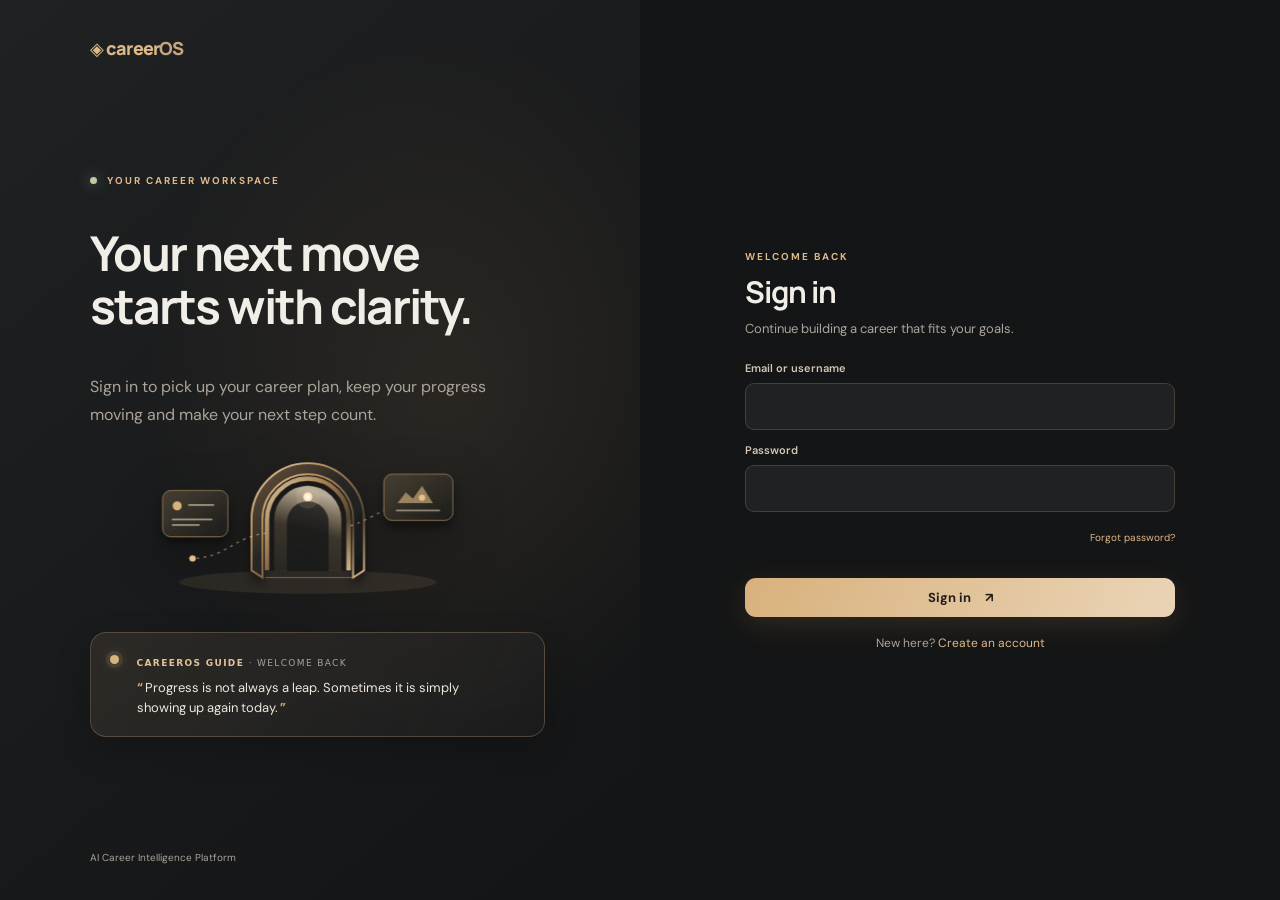
==== frontend/pages/career-guide.html @ 811f73de "Prepare CareerOS for deployment" ====
<!doctype html><html lang="en"><head><link rel="icon" type="image/svg+xml" href="../favicon.svg?v=1"><meta charset="utf-8"><meta name="viewport" content="width=device-width,initial-scale=1"><title>Career Guide · careerOS</title><link rel="stylesheet" href="../css/main.css"><link rel="stylesheet" href="../css/theme.css?v=58"></head><body><div id="app" data-view="career-guide"></div><script src="../js/config.js"></script><script src="../js/api.js?v=11"></script><script src="../js/app.js?v=50"></script></body></html>
---- frontend/css/main.css ----
@import url('https://fonts.googleapis.com/css2?family=DM+Sans:wght@400;500;600;700&family=Manrope:wght@400;500;600;700;800&display=swap');
@import url('motion.css');
:root{--bg:#111214;--panel:#1b1d20;--panel2:#242629;--line:rgba(235,225,208,.12);--text:#f1eee8;--muted:#aaa49a;--cyan:#d6ad78;--violet:#e8d3b7;--mint:#c3c9a0;--amber:#e6bc85;--glass:rgba(29,30,32,.82);font-family:'DM Sans',sans-serif;color:var(--text);background:var(--bg);font-synthesis:none}*{box-sizing:border-box}body{margin:0;min-height:100vh;background:radial-gradient(ellipse at 72% 12%,rgba(149,112,68,.09),transparent 32%),radial-gradient(ellipse at 6% 40%,rgba(139,125,103,.06),transparent 29%),var(--bg);color:var(--text)}a{color:inherit;text-decoration:none}button,input,textarea,select{font:inherit}button,a{ -webkit-tap-highlight-color:transparent}.wrap{width:min(1160px,calc(100% - 56px));margin:auto}.topbar{height:78px;width:min(1280px,calc(100% - 56px));margin:auto;display:flex;align-items:center;justify-content:space-between;border-bottom:1px solid rgba(255,255,255,.05)}.brand{font:800 18px Manrope,sans-serif;letter-spacing:-.8px}.brand span:last-child{color:#a8b5cd}.brand-mark{color:var(--cyan);margin-right:8px}.topbar nav{display:flex;gap:34px;color:#abb2c5;font-size:13px}.top-actions{display:flex;gap:10px;align-items:center}.button{display:inline-flex;align-items:center;justify-content:center;gap:14px;border:1px solid var(--line);border-radius:11px;padding:11px 16px;font-size:13px;font-weight:600;transition:.2s;background:rgba(255,255,255,.025);color:var(--text);cursor:pointer}.button:hover{transform:translateY(-2px);border-color:rgba(221,185,138,.44);box-shadow:0 8px 30px #050816}.button-primary{background:linear-gradient(110deg,#d8b17d,#ead4b6);color:#101426;border:0;font-weight:700}.button-primary:hover{box-shadow:0 8px 30px rgba(195,151,94,.2)}.button-quiet{border-color:transparent;color:#d7dced}.button-glass{background:rgba(255,255,255,.055);backdrop-filter:blur(14px)}.button-large{padding:15px 19px}.hero{min-height:570px;display:grid;grid-template-columns:1fr .92fr;align-items:center;padding-top:27px;padding-bottom:44px}.hero-copy{position:relative;z-index:2;padding:12px 0}.eyebrow{font-size:10px;letter-spacing:2px;color:#a9b4ca;font-weight:700;display:flex;align-items:center;gap:10px}.eyebrow i,.status-dot{width:7px;height:7px;display:inline-block;border-radius:50%;background:var(--mint);box-shadow:0 0 14px #86dfbb99}.hero h1,h2{font:700 clamp(42px,5.5vw,68px)/1.1 Manrope,sans-serif;letter-spacing:-3px;margin:25px 0 18px}.hero h1 em,h2 em{font-style:normal;background:linear-gradient(90deg,var(--cyan),#aaa0ff 80%);color:transparent;background-clip:text}.hero-copy>p{max-width:495px;color:var(--muted);font-size:15px;line-height:1.8;margin:0 0 29px}.hero-actions{display:flex;gap:11px;flex-wrap:wrap}.trust-row{display:flex;align-items:center;gap:10px;margin-top:38px;color:#8891a8;font-size:9px;letter-spacing:1.15px;font-weight:700}.trust-sep{color:#586176}.hero-art{height:460px;position:relative;display:grid;place-items:center;overflow:hidden}.art-grid{position:absolute;inset:8% 0 4%;opacity:.24;background-image:linear-gradient(rgba(138,151,190,.08) 1px,transparent 1px),linear-gradient(90deg,rgba(138,151,190,.08) 1px,transparent 1px);background-size:36px 36px;mask-image:radial-gradient(ellipse,black,transparent 72%)}.orbit{position:absolute;border:1px solid rgba(135,150,219,.19);border-radius:50%;transform:rotate(-25deg)}.orbit-one{width:390px;height:215px}.orbit-two{width:320px;height:410px;transform:rotate(55deg);border-color:rgba(116,227,242,.17)}.orbit-three{width:240px;height:300px;transform:rotate(-55deg);border-color:rgba(169,149,255,.18)}.art-core{z-index:1;width:210px;height:245px;display:grid;place-items:center;position:relative;filter:drop-shadow(0 0 35px rgba(110,192,241,.14))}.robot-head{width:146px;height:126px;border:1px solid #a8d9ea88;border-radius:48px 48px 38px 38px;background:linear-gradient(145deg,#dcebf330,#35476655 55%,#10192eaa);backdrop-filter:blur(8px);position:relative;box-shadow:inset 0 0 34px #91dbef18,0 14px 40px #02040a88;display:grid;place-items:center}.robot-head:before{content:'';position:absolute;inset:7px;border-radius:41px 41px 31px 31px;border:1px solid #ffffff13}.antenna{position:absolute;width:2px;height:25px;background:linear-gradient(var(--violet),var(--cyan));top:-24px;left:50%;box-shadow:0 0 12px var(--cyan)}.antenna:after{content:'';position:absolute;width:7px;height:7px;border-radius:50%;background:var(--cyan);left:-2px;top:-5px;box-shadow:0 0 14px var(--cyan)}.robot-face{width:89px;height:48px;border:1px solid #a7d9ed55;border-radius:22px;background:#081221aa;display:flex;align-items:center;justify-content:center;gap:26px;box-shadow:inset 0 0 20px #72e3f21c}.robot-face i{width:10px;height:5px;border-radius:10px;background:var(--cyan);box-shadow:0 0 12px var(--cyan)}.robot-mouth{position:absolute;bottom:27px;width:24px;height:2px;background:#a995ff;border-radius:4px;opacity:.8}.robot-body{position:absolute;bottom:0;width:112px;height:84px;border-radius:36px 36px 24px 24px;border:1px solid #a8d9ea66;background:linear-gradient(150deg,#dcebf323,#35476666 55%,#11182a);box-shadow:inset 0 0 28px #91dbef16}.robot-body:before{content:'✦';position:absolute;left:50%;top:24px;transform:translateX(-50%);color:var(--cyan);font-size:18px;text-shadow:0 0 15px var(--cyan)}.float-tag{position:absolute;z-index:3;padding:11px 13px;border:1px solid #bbcaff20;border-radius:12px;background:#151b2dcc;backdrop-filter:blur(15px);box-shadow:0 15px 35px #01030a70;font-size:11px;color:#bfc7d9}.float-tag b{display:block;color:#f4f6ff;margin-top:5px;font-size:12px}.tag-a{top:66px;left:3%}.tag-b{right:0;top:48%}.tag-c{bottom:62px;left:9%}.metrics{border-top:1px solid var(--line);border-bottom:1px solid var(--line);padding:25px 0;display:grid;grid-template-columns:repeat(3,1fr);gap:28px}.metrics div{display:flex;flex-direction:column;gap:6px}.metrics b{font:600 13px Manrope}.metrics span{font-size:12px;color:var(--muted)}.feature-section{padding:105px 0 90px}.section-heading{margin-bottom:30px}.section-heading h2,.closing h2{font-size:40px;letter-spacing:-1.8px;margin:16px 0}.feature-grid{display:grid;grid-template-columns:repeat(4,1fr);gap:13px}.feature-card{border:1px solid var(--line);background:linear-gradient(145deg,rgba(255,255,255,.045),rgba(255,255,255,.012));border-radius:16px;padding:25px 21px;min-height:190px}.feature-icon{display:grid;place-items:center;width:35px;height:35px;border-radius:10px;background:#fff1;font-size:17px}.feature-icon.cyan{color:var(--cyan)}.feature-icon.violet{color:var(--violet)}.feature-icon.mint{color:var(--mint)}.feature-icon.amber{color:var(--amber)}.feature-card h3{font:600 15px Manrope;margin:19px 0 9px}.feature-card p{font-size:12px;color:var(--muted);line-height:1.65;margin:0}.closing{border-top:1px solid var(--line);padding:42px 0 64px;display:flex;align-items:center;justify-content:space-between}.closing h2{margin-bottom:0}.footer{border-top:1px solid var(--line);padding:22px 0 35px;display:flex;justify-content:space-between;color:#788198;font-size:11px}.footer .brand{color:#dfe5f3}.auth-page{display:grid;grid-template-columns:1fr 1fr;min-height:100vh}.auth-side{padding:36px 7vw;display:flex;flex-direction:column;justify-content:space-between;background:radial-gradient(ellipse at 70% 43%,#7169c322,transparent 48%),linear-gradient(140deg,#0e1425,#080b18)}.auth-side h1{font:700 48px/1.1 Manrope;letter-spacing:-2px;max-width:480px}.auth-side p{color:var(--muted);line-height:1.8;max-width:420px}.auth-panel{display:grid;place-items:center;padding:30px}.auth-card{width:min(430px,100%)}.auth-card h2{font-size:30px;letter-spacing:-1px;margin:12px 0}.auth-card>p{font-size:13px;color:var(--muted);margin:0 0 24px}.field{display:flex;flex-direction:column;gap:8px;margin:13px 0}.field label{font-size:11px;color:#c4ccdd;font-weight:600}.field input,.field textarea,.field select{background:#0b1020;border:1px solid #bbcaff22;border-radius:9px;padding:12px 13px;color:var(--text);outline:none}.field input:focus,.field textarea:focus,.field select:focus{border-color:#74e3f277}.field textarea{min-height:105px;resize:vertical}.field select option{background:#111629}.full{width:100%}.auth-switch{text-align:center;color:var(--muted);font-size:12px;margin-top:18px}.auth-switch a{color:var(--cyan)}.auth-msg{min-height:20px;font-size:12px;color:var(--amber);margin-top:12px}.app-shell{display:grid;grid-template-columns:236px 1fr;min-height:100vh}.sidebar{position:sticky;top:0;height:100vh;padding:25px 16px 18px;border-right:1px solid var(--line);background:#0b0f1edb;backdrop-filter:blur(18px);display:flex;flex-direction:column;z-index:10}.side-brand{padding:2px 10px 26px}.side-label{font-size:9px;letter-spacing:1.5px;color:#778198;margin:17px 10px 8px}.side-nav{display:flex;flex-direction:column;gap:4px}.side-nav a{padding:10px 11px;border-radius:9px;color:#aab3c8;font-size:12px;display:flex;gap:10px;align-items:center;transition:.2s}.side-nav a:hover,.side-nav a.active{color:#f3f5fc;background:#ffffff0b}.side-nav a.active{box-shadow:inset 2px 0 var(--cyan)}.side-nav .nav-icon{width:17px;color:#8e9bb7;text-align:center}.sidebar-bottom{margin-top:auto;border-top:1px solid var(--line);padding-top:15px}.user-chip{display:flex;align-items:center;gap:10px;padding:10px}.avatar{width:31px;height:31px;border-radius:50%;display:grid;place-items:center;color:#11162a;background:linear-gradient(135deg,var(--cyan),var(--violet));font-size:11px;font-weight:700}.user-name{font-size:11px;font-weight:600}.user-sub{font-size:10px;color:#8b95ac;margin-top:4px}.app-main{min-width:0;padding:31px clamp(20px,4vw,54px) 60px}.app-top{display:flex;align-items:center;justify-content:space-between;margin-bottom:26px}.breadcrumb{font-size:11px;color:#8e98af}.top-right{display:flex;align-items:center;gap:11px}.api-state{padding:7px 10px;border:1px solid var(--line);border-radius:20px;color:#a6b4c6;font-size:9px;letter-spacing:.6px}.mobile-menu{display:none}.page-title{font:700 clamp(27px,3vw,36px)/1.15 Manrope;letter-spacing:-1.2px;margin:0 0 8px}.page-intro{color:var(--muted);font-size:13px;line-height:1.7;margin:0 0 27px;max-width:760px}.panel{border:1px solid var(--line);background:linear-gradient(145deg,rgba(255,255,255,.045),rgba(255,255,255,.018));border-radius:15px;padding:20px;box-shadow:0 20px 60px #03050b24}.panel h3{font:600 14px Manrope;margin:0 0 14px}.grid{display:grid;gap:14px}.grid-2{grid-template-columns:repeat(2,minmax(0,1fr))}.grid-3{grid-template-columns:repeat(3,minmax(0,1fr))}.grid-4{grid-template-columns:repeat(4,minmax(0,1fr))}.stat-card{padding:18px;border:1px solid var(--line);border-radius:13px;background:#ffffff04}.stat-label{font-size:10px;color:var(--muted)}.stat-value{font:700 26px Manrope;margin:11px 0 5px}.stat-note{font-size:10px;color:#7f8aa3}.quick-card{display:block;padding:18px;transition:.2s}.quick-card:hover{transform:translateY(-2px);border-color:#84d9ef55}.quick-card .feature-icon{margin-bottom:15px}.quick-card b{font:600 13px Manrope}.quick-card p{font-size:11px;color:var(--muted);line-height:1.6}.guide{display:flex;align-items:center;gap:15px;padding:14px 16px;margin-bottom:18px;border:1px solid #a995ff27;border-radius:12px;background:linear-gradient(100deg,#7e70da0d,#65d8e90a)}.guide-bot{width:41px;height:41px;flex:none;border-radius:13px;display:grid;place-items:center;background:#a995ff16;color:var(--cyan);font-size:19px;box-shadow:inset 0 0 15px #81e3f51c;animation:breathe 4s ease-in-out infinite}.guide b{font-size:11px;letter-spacing:.7px}.guide p{margin:5px 0 0;color:#aab4c9;font-size:11px;line-height:1.5}.result{margin-top:17px}.result-card{margin:10px 0;padding:13px 15px;border:1px solid var(--line);border-radius:10px;background:#090d1a88}.result-card h4{margin:0 0 7px;font-size:11px;color:var(--cyan);letter-spacing:.7px}.result-card p,.result-card li{font-size:12px;color:#bac3d5;line-height:1.65}.result-card ul{padding-left:19px}.chips{display:flex;gap:7px;flex-wrap:wrap}.chip{padding:6px 9px;border:1px solid var(--line);border-radius:16px;font-size:10px;color:#d4daea}.chip.success{color:var(--mint);border-color:#86dfbb30}.chip.warn{color:var(--amber);border-color:#f2c68130}.progress-bar{height:6px;background:#fff1;border-radius:6px;overflow:hidden}.progress-bar i{display:block;height:100%;border-radius:6px;background:linear-gradient(90deg,var(--cyan),var(--violet))}.table-wrap{overflow:auto}.data-table{border-collapse:collapse;width:100%;min-width:630px}.data-table th,.data-table td{text-align:left;border-bottom:1px solid var(--line);padding:12px 10px;font-size:11px}.data-table th{color:#8d98b0;font-weight:500}.data-table td{color:#d3d9e8}.muted{color:var(--muted)}.small{font-size:10px}.spacer{height:14px}.inline-form{display:flex;gap:9px;align-items:end;flex-wrap:wrap}.inline-form .field{flex:1;min-width:150px}.toast{font-size:12px;line-height:1.6;color:var(--mint);margin:10px 0}.error{color:#ffb5a7}.day-list{display:grid;gap:8px}.day-row{display:grid;grid-template-columns:48px 1fr auto;gap:12px;align-items:center;padding:12px;border:1px solid var(--line);border-radius:10px}.day-no{font-size:10px;color:var(--cyan)}.day-row b{font-size:11px}.day-row p{font-size:10px;color:var(--muted);margin:4px 0 0}.journey{display:grid;grid-template-columns:repeat(6,1fr);gap:10px}.journey-step{text-align:center;padding:15px 8px;border:1px solid var(--line);border-radius:12px;color:#8d98ae;font-size:10px}.journey-step.done{border-color:#86dfbb45;color:var(--mint);background:#86dfbb08}.journey-step i{display:grid;place-items:center;margin:0 auto 8px;width:24px;height:24px;border-radius:50%;background:#fff1;font-style:normal}.app-title{font-size:13px}.robot-mini{width:43px;height:47px;position:relative;flex:none}.robot-mini:before{content:'◉';position:absolute;inset:3px 0 10px;display:grid;place-items:center;border:1px solid #87daec55;border-radius:14px 14px 11px 11px;background:linear-gradient(140deg,#dcebf32a,#35476666);color:var(--cyan);font-size:16px;box-shadow:0 0 18px #74e3f21a}.robot-mini:after{content:'';position:absolute;bottom:0;left:8px;width:27px;height:15px;border:1px solid #87daec44;border-radius:9px 9px 5px 5px;background:#25314c}.empty{padding:20px;color:var(--muted);font-size:12px;text-align:center}.hidden{display:none!important}@keyframes breathe{50%{transform:translateY(-3px);box-shadow:inset 0 0 20px #81e3f537}}@media(max-width:920px){.hero{grid-template-columns:1fr .7fr}.hero-art{transform:scale(.86)}.feature-grid{grid-template-columns:repeat(2,1fr)}.grid-4{grid-template-columns:repeat(2,1fr)}.app-shell{grid-template-columns:205px 1fr}.journey{grid-template-columns:repeat(3,1fr)}}@media(max-width:680px){.wrap,.topbar{width:calc(100% - 36px)}.topbar{height:66px}.topbar nav{display:none}.hero{display:block;min-height:unset;padding-top:62px}.hero h1{font-size:48px;letter-spacing:-2.2px}.hero-art{height:335px;margin-top:8px;transform:none}.metrics{grid-template-columns:1fr;gap:17px}.feature-section{padding:70px 0}.feature-grid{grid-template-columns:1fr 1fr}.feature-card{padding:17px;min-height:175px}.section-heading h2,.closing h2{font-size:34px}.closing{align-items:flex-start;gap:20px;flex-direction:column}.footer{flex-wrap:wrap;gap:14px}.top-actions .button-quiet{display:none}.auth-page{grid-template-columns:1fr}.auth-side{min-height:260px;padding:25px 26px}.auth-side h1{font-size:34px;margin:26px 0 8px}.auth-side p{font-size:12px;margin:0}.auth-panel{padding:30px 23px;align-items:start}.app-shell{display:block}.sidebar{position:fixed;left:-270px;top:0;width:250px;transition:left .25s;box-shadow:20px 0 60px #0008}.sidebar.open{left:0}.mobile-menu{display:inline-flex}.app-main{padding:20px 17px 45px}.app-top{margin-bottom:22px}.api-state{display:none}.grid-2,.grid-3{grid-template-columns:1fr}.grid-4{grid-template-columns:1fr 1fr}.panel{padding:16px}.journey{grid-template-columns:repeat(2,1fr)}.page-title{font-size:28px}.day-row{grid-template-columns:38px 1fr}.day-row .chip{grid-column:2}.float-tag{font-size:10px}.tag-a{left:0}.tag-b{right:-3%}.tag-c{left:0}}@media(max-width:390px){.hero h1{font-size:42px}.hero-actions .button{width:100%}.feature-grid{grid-template-columns:1fr}.grid-4{grid-template-columns:1fr 1fr}.trust-row{font-size:8px}.top-actions .button-primary{padding:9px 11px}}
---- frontend/css/theme.css ----
:root{--bg:#111214;--panel:#1b1d20;--panel2:#242629;--line:rgba(235,225,208,.12);--text:#f1eee8;--muted:#aaa49a;--cyan:#d6ad78;--violet:#e8d3b7;--mint:#a9c98c;--amber:#e6bc85;--glass:rgba(29,30,32,.82)}
html{background:#111214}body{color:var(--text);background:radial-gradient(ellipse at 82% 30%,rgba(143,111,72,.11),transparent 34%),radial-gradient(ellipse at 8% 82%,rgba(115,105,91,.09),transparent 38%),#111214}
.site-header,.nav,.topbar{border-color:var(--line)}.brand,.brand-mark,.hero-copy h1 em,.section-heading em,.closing em,.eyebrow,.section-kicker{color:#ddb98a}.button-primary{background:linear-gradient(110deg,#d8b17d,#ead4b6);color:#211d18;box-shadow:0 8px 28px rgba(195,151,94,.16)}.button:hover{border-color:rgba(221,185,138,.44);box-shadow:0 8px 30px rgba(5,5,5,.32)}.button-primary:hover{box-shadow:0 8px 30px rgba(195,151,94,.22)}.secondary-button,.btn-secondary{border-color:rgba(221,185,138,.25)}a:focus-visible,button:focus-visible,input:focus-visible,textarea:focus-visible,select:focus-visible{outline:2px solid #ddb98a;outline-offset:3px}
.hero-art{filter:saturate(.72)}.hero-art .orbit{border-color:rgba(201,171,130,.22);box-shadow:0 0 22px rgba(193,151,96,.035)}.hero-art .orbit-one{animation:orbit-drift-one 17s linear infinite}.hero-art .orbit-two{animation:orbit-drift-two 23s linear infinite}.hero-art .orbit-three{animation:orbit-drift-three 29s linear infinite}
.intelligence-core{position:absolute;z-index:2;inset:0;display:flex;flex-direction:column;align-items:center;justify-content:center;gap:18px;pointer-events:none}.core-shell{position:relative;width:190px;height:190px;display:grid;place-items:center;border:1px solid rgba(221,185,138,.42);border-radius:50%;background:radial-gradient(circle,rgba(213,174,123,.13),rgba(38,36,33,.68) 58%,rgba(19,20,21,.1));box-shadow:0 0 56px rgba(203,158,101,.13),inset 0 0 32px rgba(221,185,138,.08);animation:core-float 4.5s ease-in-out infinite}.core-shell:before,.core-shell:after{content:"";position:absolute;border:1px solid rgba(225,207,179,.2);border-radius:50%;inset:13px}.core-shell:after{inset:27px;border-color:rgba(221,185,138,.24);transform:rotateX(68deg);animation:core-ring 9s linear infinite}.core-arc{position:absolute;border:1px solid rgba(211,177,132,.54);border-radius:50%;width:160px;height:72px;transform:rotate(-34deg);animation:arc-turn 7s ease-in-out infinite alternate}.arc-two{width:142px;height:105px;transform:rotate(48deg);border-color:rgba(231,211,183,.42);animation-delay:-3.5s}.core-diamond{z-index:1;width:66px;height:66px;display:grid;place-items:center;transform:rotate(45deg);border:1px solid #e3c69e;background:linear-gradient(145deg,rgba(223,188,139,.32),rgba(56,49,39,.86));box-shadow:0 0 28px rgba(222,185,138,.25);animation:diamond-pulse 3s ease-in-out infinite}.core-diamond span{transform:rotate(-45deg);font:600 17px/1 system-ui;letter-spacing:.1em;color:#f4dfc2}.core-spark{position:absolute;width:5px;height:5px;border-radius:50%;background:#ffe1af;box-shadow:0 0 14px 4px rgba(238,193,132,.7);animation:spark-pulse 1.8s ease-in-out infinite}.core-sweep{position:absolute;inset:4px;border-radius:50%;background:conic-gradient(from 0deg,transparent 0 78%,rgba(237,199,147,.24) 87%,transparent 95%);animation:core-ring 5s linear infinite}.core-label{font:600 9px/1.4 system-ui;letter-spacing:.2em;color:#dfc39d;text-align:center}.core-label i{display:block;margin-top:5px;font-style:normal;font-weight:400;color:#aaa49a;letter-spacing:.15em}
.float-tag{background:rgba(32,33,34,.92);border-color:rgba(221,185,138,.2);color:#c2bbb0;backdrop-filter:blur(14px)}.float-tag b{color:#f1eee8}.robot-mini{width:43px;height:43px;filter:none;color:#d6ad78}.robot-mini:before{content:'◈';inset:3px;border:1px solid rgba(221,185,138,.55);border-radius:50%;background:radial-gradient(circle,rgba(221,185,138,.24),rgba(35,33,30,.92));color:#e6c99e;font-size:21px;box-shadow:0 0 20px rgba(221,185,138,.14)}.robot-mini:after{display:none}.guide{border-color:rgba(221,185,138,.2);background:linear-gradient(100deg,rgba(192,151,98,.08),rgba(239,221,192,.025))}.guide-bot{border-radius:50%;background:rgba(221,185,138,.12);color:#e3c395;box-shadow:inset 0 0 15px rgba(221,185,138,.12)}.guide p{color:#b9b1a5}
.auth-side{background:radial-gradient(ellipse at 70% 43%,rgba(190,151,100,.1),transparent 48%),linear-gradient(140deg,#202122,#131415)!important}.auth-panel{background:#141516}.auth-card h2,.auth-side h1{color:var(--text)}.auth-side .eyebrow,.auth-card .eyebrow{color:#ddb98a}.field label{color:#d3c7b4!important}.field input,.field textarea,.field select{background:#202123!important;border-color:rgba(221,185,138,.2)!important;color:#f1eee8}.field input::placeholder,.field textarea::placeholder{color:#8f8980}.field input:focus,.field textarea:focus,.field select:focus{border-color:rgba(221,185,138,.8)!important;box-shadow:0 0 0 3px rgba(221,185,138,.1)}.field select option{background:#202123;color:#f1eee8}.button.button-primary,.top-actions .button-primary{background:linear-gradient(110deg,#d8b17d,#ead4b6)!important;color:#211d18!important}.auth-switch a,.auth-card a,.auth-card .small{color:#ddb98a!important}.auth-switch{color:#aaa49a}.auth-side .small,.auth-card>p{color:#aaa49a}
.auth-guide{display:flex;align-items:center;gap:16px;max-width:455px;margin-top:30px;padding:17px 19px;border:1px solid rgba(221,185,138,.25);border-radius:16px;background:linear-gradient(120deg,rgba(221,185,138,.1),rgba(255,255,255,.025));box-shadow:0 12px 34px rgba(0,0,0,.2);backdrop-filter:blur(12px);animation:guide-arrive .65s ease-out both}.auth-guide-orb{position:relative;display:grid;place-items:center;width:48px;height:48px;flex:none;border:1px solid rgba(236,206,164,.6);border-radius:50%;background:radial-gradient(circle at 38% 35%,rgba(245,220,184,.48),rgba(154,116,70,.16) 44%,#252321 72%);color:#f1d6ad;font-size:20px;box-shadow:0 0 22px rgba(221,185,138,.18);animation:guide-breathe 3.5s ease-in-out infinite}.auth-guide-orb:before,.auth-guide-orb:after{content:"";position:absolute;inset:-5px;border:1px solid rgba(221,185,138,.24);border-radius:50%}.auth-guide-orb:after{inset:-10px;border-color:rgba(221,185,138,.12)}.auth-guide-label{font:700 9px/1.4 system-ui;letter-spacing:.15em;color:#e2c49b}.auth-guide-label i{font-style:normal;color:#aaa49a;font-weight:400}.auth-guide p{margin:7px 0 0;color:#eee7dc;font-size:13px;line-height:1.55;max-width:330px}.auth-guide p:before{content:"“";color:#d6ad78;font-weight:700;margin-right:2px}.auth-guide p:after{content:"”";color:#d6ad78;font-weight:700;margin-left:2px}@keyframes guide-breathe{50%{box-shadow:0 0 30px rgba(221,185,138,.32);transform:translateY(-2px)}}@keyframes guide-arrive{from{opacity:0;transform:translateY(8px)}to{opacity:1;transform:translateY(0)}}
@media(max-width:760px){.auth-guide{margin-top:20px;padding:13px 15px}.auth-guide-orb{width:42px;height:42px}.auth-guide p{font-size:12px}}
.field input:focus,.field textarea:focus,.field select:focus{outline:none!important;border-color:rgba(221,185,138,.43)!important;box-shadow:inset 0 1px 4px rgba(0,0,0,.28)!important;transform:translateY(-1px);transition:border-color .2s ease,background-color .2s ease,transform .2s ease}.field input:focus-visible,.field textarea:focus-visible,.field select:focus-visible{outline:1px solid rgba(221,185,138,.46)!important;outline-offset:2px!important}.auth-guide-orb{perspective:260px}.auth-guide-orb span{position:relative;z-index:1;display:block;width:21px;height:21px;display:grid;place-items:center;font-size:0;color:transparent;transform-style:preserve-3d;animation:crystal-turn 7s ease-in-out infinite}.auth-guide-orb span:before{content:"";position:absolute;width:15px;height:19px;clip-path:polygon(50% 0,100% 32%,78% 100%,22% 100%,0 32%);background:linear-gradient(135deg,#fff0d1 0 18%,#deb77f 19% 43%,#a97843 44% 62%,#f0d1a4 63% 80%,#88633e 81%);filter:drop-shadow(0 1px 4px rgba(242,206,157,.5));transform:rotateY(0deg)}.auth-guide-orb span:after{content:"";position:absolute;width:9px;height:12px;clip-path:polygon(50% 0,100% 32%,78% 100%,22% 100%,0 32%);background:linear-gradient(145deg,rgba(255,255,255,.8),rgba(246,214,168,.2));transform:translateX(-1px) skewY(-10deg)}@keyframes crystal-turn{0%,100%{transform:rotateY(-18deg) rotateX(8deg)}50%{transform:rotateY(18deg) rotateX(-8deg)}}
@media(prefers-reduced-motion:reduce){.auth-guide-orb span{animation:none!important}.field input:focus,.field textarea:focus,.field select:focus{transform:none}}
.auth-wayfinder{width:61px;height:61px;flex:none;display:grid;place-items:center;perspective:180px}.auth-wayfinder svg{width:60px;height:60px;overflow:visible;transform-style:preserve-3d;filter:drop-shadow(0 8px 6px rgba(0,0,0,.34));animation:wayfinder-hover 5s ease-in-out infinite}.wayfinder-needle{transform-box:view-box;transform-origin:36px 30px;animation:wayfinder-seek 6s ease-in-out infinite}.wayfinder-destination{transform-box:view-box;transform-origin:49px 23px;animation:destination-pulse 2.8s ease-in-out infinite}@keyframes wayfinder-hover{0%,100%{transform:rotateX(12deg) rotateZ(-7deg) translateY(1px)}50%{transform:rotateX(18deg) rotateZ(-2deg) translateY(-3px)}}@keyframes wayfinder-seek{0%,100%{transform:rotate(-8deg)}45%{transform:rotate(9deg)}70%{transform:rotate(2deg)}}@keyframes destination-pulse{50%{filter:drop-shadow(0 0 4px #c4d5b3);opacity:.7}}@media(max-width:760px){.auth-wayfinder,.auth-wayfinder svg{width:52px;height:52px}}@media(prefers-reduced-motion:reduce){.auth-wayfinder svg,.wayfinder-needle,.wayfinder-destination{animation:none!important}}
.career-path-scene{width:min(100%,430px);height:178px;margin:17px 0 5px;perspective:700px;transform-style:preserve-3d}.career-path-scene svg{display:block;width:100%;height:100%;overflow:visible;transform:rotateX(2deg);filter:drop-shadow(0 13px 22px rgba(0,0,0,.2))}.career-route{animation:route-progress 3.5s ease-out both,route-glimmer 3s ease-in-out 3.5s infinite}.career-goal{transform-box:view-box;transform-origin:341px 40px;animation:goal-hover 3.4s ease-in-out infinite}@keyframes route-progress{from{stroke-dashoffset:240}to{stroke-dashoffset:0}}@keyframes route-glimmer{50%{stroke:#fff0d4;opacity:.7}}@keyframes goal-hover{0%,100%{transform:translateY(0)}50%{transform:translateY(-5px)}}@media(max-width:760px){.career-path-scene{height:auto;max-width:360px;margin:10px 0 2px}.career-path-scene svg{height:auto}}@media(prefers-reduced-motion:reduce){.career-route,.career-goal{animation:none!important}}
.career-path-scene{height:156px;margin:10px 0 1px}.career-path-scene svg{transform:translateZ(8px);filter:drop-shadow(0 15px 24px rgba(0,0,0,.28))}.portal-card{transform-box:view-box;transform-origin:center;animation:portal-card-hover 5s ease-in-out infinite}.card-right{animation-delay:-2.3s}.portal-spark{animation:portal-light-pulse 2.4s ease-in-out infinite;transform-box:view-box;transform-origin:213px 57px}@keyframes portal-card-hover{0%,100%{transform:translateY(0) rotateX(0)}50%{transform:translateY(-4px) rotateX(3deg)}}@keyframes portal-light-pulse{50%{filter:drop-shadow(0 0 7px rgba(255,228,187,.72));transform:scale(1.1)}}.auth-guide-status{width:9px;height:9px;flex:none;align-self:flex-start;margin:5px 2px 0 0;border-radius:50%;background:#d9b47e;box-shadow:0 0 0 4px rgba(217,180,126,.12),0 0 14px rgba(217,180,126,.38)}@media(max-width:760px){.career-path-scene{height:auto;max-width:370px;margin:8px 0 0}.career-path-scene svg{height:auto}}@media(prefers-reduced-motion:reduce){.portal-card,.portal-spark{animation:none!important}}
@keyframes orbit-drift-one{to{transform:rotate(360deg)}}@keyframes orbit-drift-two{to{transform:rotate(-360deg)}}@keyframes orbit-drift-three{to{transform:rotate(360deg)}}@keyframes core-ring{to{transform:rotate(360deg)}}@keyframes arc-turn{to{transform:rotate(326deg) scale(1.04)}}@keyframes core-float{50%{transform:translateY(-7px)}}@keyframes diamond-pulse{50%{box-shadow:0 0 40px rgba(222,185,138,.4);transform:rotate(45deg) scale(1.06)}}@keyframes spark-pulse{50%{opacity:.4;transform:scale(.7)}}
@media(max-width:760px){.core-shell{width:156px;height:156px}.core-arc{width:132px;height:62px}.arc-two{width:118px;height:88px}.core-diamond{width:56px;height:56px}}
@media(prefers-reduced-motion:reduce){.hero-art .orbit-one,.hero-art .orbit-two,.hero-art .orbit-three,.core-shell,.core-arc,.core-diamond,.core-spark,.core-sweep{animation:none!important}}
/* Dashboard contrast and legibility */
.sidebar{background:linear-gradient(180deg,#201f1d 0%,#191a1a 54%,#151617 100%)!important;border-right-color:rgba(221,185,138,.17);box-shadow:inset -1px 0 rgba(255,255,255,.015)}.side-brand{color:#f1e8da}.side-brand span:last-child{color:#c6a77d}.side-label{font-size:11px!important;letter-spacing:1.7px;color:#b5a48c!important}.side-nav a{font-size:14px!important;line-height:1.35;color:#c7c0b4!important;padding:11px 11px}.side-nav a:hover,.side-nav a.active{color:#fff3e0!important;background:rgba(221,185,138,.1)!important}.side-nav a.active{box-shadow:inset 3px 0 #d6ad78!important}.side-nav .nav-icon{font-size:14px;color:#d2b385!important}.sidebar-bottom{border-top-color:rgba(221,185,138,.18)}.sidebar-bottom button.side-nav{font-size:14px!important}.user-name{font-size:13px;color:#f1eee8}.user-sub{font-size:11px;color:#b1a99c}.avatar{background:#d6ad78;color:#211d18}.app-top .breadcrumb{font-size:13px;color:#b7afa2}.app-main .page-intro{font-size:15px;line-height:1.7;color:#bbb3a7}.app-main .guide b{font-size:12px;letter-spacing:1.1px}.app-main .guide p{font-size:14px;line-height:1.65}.app-main .stat-label{font-size:13px;color:#c4b9a9}.app-main .stat-note{font-size:12px;line-height:1.45;color:#b3aa9d}.app-main .stat-value{font-size:28px}.app-main .panel h3{font-size:17px}.app-main .panel .eyebrow{font-size:12px}.app-main .panel p,.app-main .panel .small{font-size:14px;line-height:1.6}.app-main .quick-card b{font-size:15px}.app-main .quick-card p{font-size:13px;line-height:1.5}.app-main .field label{font-size:13px}.app-main .button{font-size:14px}
/* Distinct tactile surfaces for workspace navigation and interactive blocks */
.sidebar{background:radial-gradient(ellipse at 85% 7%,rgba(215,177,123,.12),transparent 36%),radial-gradient(ellipse at 2% 78%,rgba(154,126,88,.08),transparent 42%),linear-gradient(180deg,#211f1d 0%,#1a1a19 56%,#141516 100%)!important}.side-nav a{position:relative;overflow:hidden;margin:2px 0;border:1px solid rgba(225,197,157,.055)!important;background:linear-gradient(135deg,rgba(255,255,255,.035),rgba(221,185,138,.015))!important;box-shadow:inset 0 1px rgba(255,255,255,.025);transition:background .22s ease,border-color .22s ease,transform .22s ease,box-shadow .22s ease}.side-nav a .nav-icon{display:grid;place-items:center;width:24px;height:24px;border-radius:8px;border:1px solid rgba(221,185,138,.12);background:linear-gradient(145deg,rgba(221,185,138,.13),rgba(255,255,255,.025));box-shadow:inset 0 1px rgba(255,255,255,.08)}.side-nav a:hover{transform:translateX(3px);border-color:rgba(221,185,138,.22)!important;background:linear-gradient(100deg,rgba(221,185,138,.16),rgba(221,185,138,.045))!important;box-shadow:0 6px 18px rgba(0,0,0,.17),inset 0 1px rgba(255,255,255,.08)}.side-nav a.active{border-color:rgba(221,185,138,.32)!important;background:radial-gradient(ellipse at 8% 50%,rgba(221,185,138,.22),transparent 56%),linear-gradient(110deg,rgba(140,108,67,.25),rgba(221,185,138,.08))!important;box-shadow:inset 3px 0 #dfb982,inset 0 1px rgba(255,255,255,.075),0 7px 22px rgba(0,0,0,.2)!important}.side-nav a.active .nav-icon{border-color:rgba(238,207,163,.32);background:linear-gradient(145deg,rgba(221,185,138,.28),rgba(221,185,138,.08));color:#f5d5a8!important}.side-nav a:focus-visible,.quick-card:focus-visible,.button:focus-visible{outline:2px solid rgba(230,193,143,.72);outline-offset:2px}.app-main .panel,.app-main .stat-card{position:relative;background:radial-gradient(ellipse at 100% 0%,rgba(221,185,138,.055),transparent 43%),linear-gradient(145deg,rgba(42,40,36,.74),rgba(27,28,28,.92))!important;border-color:rgba(221,185,138,.14);box-shadow:inset 0 1px rgba(255,255,255,.035),0 16px 38px rgba(0,0,0,.16)}.app-main .quick-card{background:radial-gradient(ellipse at 100% 0%,rgba(221,185,138,.09),transparent 55%),linear-gradient(145deg,rgba(54,49,42,.58),rgba(28,29,29,.96))!important;border-color:rgba(221,185,138,.15);box-shadow:inset 0 1px rgba(255,255,255,.06),0 12px 24px rgba(0,0,0,.13);transition:transform .22s ease,border-color .22s ease,box-shadow .22s ease,background .22s ease}.app-main .quick-card:hover{transform:translateY(-4px);border-color:rgba(231,195,144,.46);background:radial-gradient(ellipse at 90% 0%,rgba(221,185,138,.18),transparent 58%),linear-gradient(145deg,rgba(64,55,44,.78),rgba(30,30,29,.98))!important;box-shadow:inset 0 1px rgba(255,255,255,.1),0 18px 34px rgba(0,0,0,.28),0 0 24px rgba(221,185,138,.07)}.app-main .quick-card:active{transform:translateY(-1px) scale(.99)}.app-main .quick-card .feature-icon{border:1px solid rgba(229,193,145,.2);background:linear-gradient(145deg,rgba(221,185,138,.2),rgba(255,255,255,.035));box-shadow:inset 0 1px rgba(255,255,255,.08),0 4px 12px rgba(0,0,0,.14)}.app-main .field input,.app-main .field textarea,.app-main .field select{background:linear-gradient(145deg,#242422,#1d1e1e)!important;border-color:rgba(221,185,138,.18)!important;transition:background .2s ease,border-color .2s ease,box-shadow .2s ease}.app-main .field input:hover,.app-main .field textarea:hover,.app-main .field select:hover{background:linear-gradient(145deg,#292722,#20201f)!important;border-color:rgba(221,185,138,.34)!important}.app-main .field input:focus,.app-main .field textarea:focus,.app-main .field select:focus{background:radial-gradient(ellipse at 12% 0%,rgba(221,185,138,.12),transparent 70%),linear-gradient(145deg,#292722,#20201f)!important;border-color:rgba(235,198,147,.68)!important;box-shadow:inset 0 1px 4px rgba(0,0,0,.24),0 0 0 3px rgba(221,185,138,.09)!important}.app-main .button{transition:transform .18s ease,box-shadow .18s ease,filter .18s ease}.app-main .button:hover{transform:translateY(-2px);filter:brightness(1.07);box-shadow:0 12px 26px rgba(0,0,0,.22),0 0 18px rgba(221,185,138,.09)}.app-main .button:active{transform:translateY(0) scale(.985)}
.plan-source{display:flex;flex-direction:column;gap:5px;margin:12px 0 14px;padding:12px 15px;border:1px solid rgba(221,185,138,.24);border-radius:11px;background:radial-gradient(ellipse at 0 0,rgba(221,185,138,.12),transparent 65%),linear-gradient(135deg,rgba(49,43,34,.88),rgba(28,29,29,.92))}.plan-source b{font-size:11px;letter-spacing:1.2px;color:#e6c18e}.plan-source span{font-size:13px;line-height:1.5;color:#c9c0b2}.plan-source.ai{border-color:rgba(221,185,138,.24);background:linear-gradient(135deg,rgba(53,44,32,.42),rgba(28,29,29,.96))}.plan-source.ai b{color:#e6c18e}

/* Warm charcoal palette applied consistently across every page. */
:root{--bg:#111214;--panel:#1b1d20;--panel2:#242629;--line:rgba(235,225,208,.12);--text:#f1eee8;--muted:#aaa49a;--cyan:#d6ad78;--violet:#e8d3b7;--mint:#c3c9a0;--amber:#e6bc85;--glass:rgba(29,30,32,.82)}
html{background:#111214}body{background:radial-gradient(ellipse at 72% 12%,rgba(149,112,68,.09),transparent 34%),radial-gradient(ellipse at 6% 40%,rgba(139,125,103,.06),transparent 30%),#111214}
.button:hover{border-color:rgba(221,185,138,.48)}.button-primary{background:linear-gradient(110deg,#d8b17d,#ead4b6);color:#211d18}.button-primary:hover{box-shadow:0 8px 30px rgba(195,151,94,.22)}.hero h1 em,.hero h2 em,.section-heading em,.closing em{background-image:linear-gradient(90deg,#d6ad78,#f0dfc4)}
.hero-art .art-grid{background-image:linear-gradient(rgba(221,185,138,.07) 1px,transparent 1px),linear-gradient(90deg,rgba(221,185,138,.07) 1px,transparent 1px)}.hero-art .orbit,.hero-art .orbit-two,.hero-art .orbit-three{border-color:rgba(221,185,138,.2)}.art-core{filter:drop-shadow(0 0 35px rgba(194,151,96,.12))}.robot-head,.robot-body{border-color:rgba(221,185,138,.44);background:linear-gradient(145deg,rgba(228,205,171,.12),rgba(81,66,46,.38) 55%,rgba(27,27,26,.92))}.robot-head{box-shadow:inset 0 0 34px rgba(221,185,138,.08),0 14px 40px rgba(0,0,0,.5)}.robot-face{border-color:rgba(221,185,138,.4);background:rgba(34,31,27,.8);box-shadow:inset 0 0 20px rgba(221,185,138,.09)}.robot-face i,.robot-body:before{color:#e4bd87;background:#e4bd87;text-shadow:0 0 12px rgba(228,189,135,.62)}.antenna{background:linear-gradient(#ead4b6,#d6ad78);box-shadow:0 0 12px rgba(221,185,138,.5)}.antenna:after{background:#e4bd87;box-shadow:0 0 14px rgba(228,189,135,.6)}.robot-mouth{background:#d0aa78}.float-tag{border-color:rgba(221,185,138,.2);background:rgba(32,31,29,.92);color:#c9c0b2}.float-tag b{color:#f1eee8}
.brand-mark,.feature-icon.cyan,.feature-icon.violet,.auth-switch a,.auth-card a{color:#d6ad78}.field input:focus,.field textarea:focus,.field select:focus{border-color:rgba(221,185,138,.7);box-shadow:0 0 0 3px rgba(221,185,138,.1)}.auth-side{background:radial-gradient(ellipse at 70% 43%,rgba(190,151,100,.1),transparent 48%),linear-gradient(140deg,#202122,#131415)}
.app-main .breadcrumb span{color:#b9aa92!important}.app-main .result-card{background:radial-gradient(ellipse at 100% 0%,rgba(221,185,138,.045),transparent 50%),linear-gradient(145deg,rgba(38,36,33,.96),rgba(27,28,28,.98));border-color:rgba(221,185,138,.15)}.app-main .result-card h4{color:#e3bd89}.app-main .result-card p,.app-main .result-card li{color:#e0d9ce;font-size:15px;line-height:1.75}.app-main .chip{color:#e2dbd0}.app-main .chip.warn{color:#e6bc85}.progress-bar i{background:linear-gradient(90deg,#b89060,#ecd3ad)}.journey-step.done{border-color:rgba(221,185,138,.36);color:#e3bd89;background:rgba(221,185,138,.07)}

/* Career roadmap: a spoken briefing followed by readable weekly mission cards. */
.roadmap-brief{position:relative;display:grid;grid-template-columns:82px minmax(0,1fr);gap:22px;align-items:center;overflow:hidden;margin:24px 0 16px;padding:28px 30px;border:1px solid rgba(221,185,138,.28);border-radius:20px;background:radial-gradient(ellipse at 5% 10%,rgba(221,185,138,.16),transparent 48%),linear-gradient(130deg,#292620 0%,#1c1d1e 60%,#171819 100%);box-shadow:inset 0 1px rgba(255,255,255,.06),0 18px 44px rgba(0,0,0,.24)}.roadmap-brief:after{content:"";position:absolute;right:-55px;top:-105px;width:260px;height:260px;border:1px solid rgba(221,185,138,.11);border-radius:50%;box-shadow:0 0 0 22px rgba(221,185,138,.025),0 0 0 45px rgba(221,185,138,.02);pointer-events:none}.brief-sigil{position:relative;z-index:1;display:grid;place-items:center;width:72px;height:72px;border:1px solid rgba(231,198,153,.5);border-radius:50%;background:radial-gradient(circle at 40% 35%,rgba(242,218,185,.3),rgba(129,94,53,.18) 48%,#211f1c 76%);color:#f0d2a5;font-size:28px;box-shadow:0 0 0 8px rgba(221,185,138,.055),inset 0 0 22px rgba(221,185,138,.12);animation:brief-glow 4s ease-in-out infinite}.brief-copy{position:relative;z-index:1}.brief-label,.direction-label,.mission-heading>span{display:block;color:#e5bd87;font-size:11px;font-weight:800;letter-spacing:1.65px}.brief-copy h2{margin:8px 0 11px;font:700 clamp(25px,3vw,34px)/1.15 Manrope,sans-serif;letter-spacing:-.8px;color:#f4eee4}.brief-voice{max-width:840px;margin:0;color:#e1d8ca;font-size:17px;line-height:1.75}.brief-next{display:flex;flex-direction:column;gap:4px;margin:15px 0 0!important;padding-left:13px;border-left:2px solid #d6ad78;color:#bdb3a4;font-size:14px!important}.brief-next b{color:#e4bd89;font-size:11px;text-transform:uppercase;letter-spacing:1px}.brief-next span{color:#f0e7d9}.roadmap-stats{display:grid;grid-template-columns:repeat(3,minmax(0,1fr));gap:12px;margin:0 0 15px}.roadmap-stats article{display:flex;flex-direction:column;gap:8px;min-height:92px;padding:16px 19px;border:1px solid rgba(221,185,138,.15);border-radius:14px;background:linear-gradient(140deg,rgba(221,185,138,.08),rgba(255,255,255,.018))}.roadmap-stats span{color:#bdb2a1;font-size:10px;font-weight:700;letter-spacing:1.2px}.roadmap-stats b{color:#f1e7d8;font:700 25px/1.15 Manrope,sans-serif}.direction-card{margin:0 0 28px;padding:22px 24px;border:1px solid rgba(221,185,138,.16);border-radius:15px;background:linear-gradient(145deg,rgba(35,34,31,.92),rgba(25,26,27,.96))}.direction-card>p{margin:10px 0 0;color:#e0d9ce;font-size:16px;line-height:1.8}.priority-skills{display:flex;flex-direction:column;gap:10px;margin-top:18px}.priority-skills>span{color:#bdb2a1;font-size:10px;font-weight:700;letter-spacing:1.2px}.priority-skills .chip{padding:8px 12px;font-size:13px}.mission-heading{display:flex;align-items:end;justify-content:space-between;gap:18px;margin:0 0 14px}.mission-heading>span{font-size:12px}.mission-heading p{margin:0;color:#aaa49a;font-size:13px}.mission-week{margin:14px 0 20px;padding:16px 17px 18px;border:1px solid rgba(221,185,138,.13);border-radius:17px;background:radial-gradient(ellipse at 0 0,rgba(221,185,138,.055),transparent 48%),linear-gradient(150deg,rgba(34,33,31,.72),rgba(24,25,26,.82))}.mission-week-head{display:flex;justify-content:space-between;gap:12px;margin:0 2px 12px;color:#c9b18e;font-size:10px;font-weight:800;letter-spacing:1.35px}.mission-list{display:grid;gap:9px}.mission-card{position:relative;display:grid;grid-template-columns:65px minmax(0,1fr) 65px;gap:17px;align-items:start;padding:17px 18px;border:1px solid rgba(221,185,138,.12);border-radius:13px;background:linear-gradient(115deg,rgba(221,185,138,.045),rgba(255,255,255,.012));transition:transform .18s ease,border-color .18s ease,background .18s ease}.mission-card:hover{transform:translateX(3px);border-color:rgba(221,185,138,.32);background:linear-gradient(115deg,rgba(221,185,138,.09),rgba(255,255,255,.018))}.mission-index{display:flex;flex-direction:column;align-items:center;gap:2px;padding:7px 4px;border-right:1px solid rgba(221,185,138,.2);color:#e0b77f}.mission-index span,.mission-kicker{font-size:9px;font-weight:800;letter-spacing:1.2px}.mission-index b{font:700 26px/1 Manrope,sans-serif}.mission-copy h4{margin:4px 0 6px;color:#f1eee8;font:700 17px/1.35 Manrope,sans-serif}.mission-copy p{margin:0;color:#d0c7b9;font-size:14px;line-height:1.65}.mission-copy small{display:block;margin-top:9px;color:#b9ac96;font-size:12px;line-height:1.5}.mission-kicker{color:#bd9b6d}.mission-duration{display:flex;align-items:center;justify-content:center;gap:5px;padding:8px 9px;border:1px solid rgba(221,185,138,.2);border-radius:999px;color:#f0d4ad;font-size:13px;font-weight:700;white-space:nowrap}.mission-duration span{color:#bca98e;font-size:9px;letter-spacing:1px}.result .toast{padding:14px 16px;border:1px solid rgba(221,185,138,.18);border-radius:12px;background:rgba(221,185,138,.055);color:#e2d6c3;font-size:15px;line-height:1.65}.result .toast.error{color:#ffb6a8;border-color:rgba(255,120,96,.25);background:rgba(115,38,29,.14)}@keyframes brief-glow{50%{box-shadow:0 0 0 10px rgba(221,185,138,.04),inset 0 0 28px rgba(221,185,138,.2);transform:translateY(-2px)}}
@media(max-width:760px){.roadmap-brief{grid-template-columns:54px minmax(0,1fr);gap:15px;padding:21px 17px}.brief-sigil{width:50px;height:50px;font-size:21px}.brief-voice{font-size:15px}.roadmap-stats{gap:7px}.roadmap-stats article{min-height:82px;padding:12px 10px}.roadmap-stats span{font-size:8px;letter-spacing:.7px}.roadmap-stats b{font-size:20px}.direction-card{padding:18px}.mission-heading{align-items:start;flex-direction:column;gap:5px}.mission-card{grid-template-columns:45px minmax(0,1fr);gap:12px;padding:14px 12px}.mission-index b{font-size:22px}.mission-duration{grid-column:2;justify-self:start}.mission-copy h4{font-size:16px}.mission-copy p{font-size:14px}.mission-week{padding:12px 10px}.mission-week-head{font-size:9px}.mission-copy small{font-size:12px}}
@media(prefers-reduced-motion:reduce){.brief-sigil,.mission-card{animation:none!important;transition:none!important}}

/* Final legacy-accent cleanup and warm neutral text across the whole workspace. */
::selection{background:rgba(221,185,138,.38);color:#fff8ed}
.brand span:last-child{color:#c6a77d}.topbar nav,.eyebrow{color:#c1b6a5}.trust-row,.footer,.app-top .breadcrumb,.api-state,.data-table th{color:#b5ac9f}.stat-note{color:#b3aa9d}.side-label{color:#b5a48c}
.button-quiet{color:#d8d0c4}.data-table td{color:#ded7cb}.journey-step{color:#c0b6a7}.journey-step.done{border-color:rgba(221,185,138,.36);color:#e3bd89;background:rgba(221,185,138,.07)}
.mission-video-link{display:inline-flex;align-items:center;gap:6px;margin-top:12px;padding:5px 0;color:#e4bd89;font-size:13px;font-weight:700;text-decoration:none;border-bottom:1px solid rgba(221,185,138,.3);transition:color .18s ease,border-color .18s ease}.mission-video-link:hover{color:#fff0d5;border-bottom-color:#e4bd89}.mission-video-link:focus-visible{outline:2px solid #e4bd89;outline-offset:3px;border-radius:3px}

/* Replace flat form rows with distinct, readable workspace controls. */
.app-main form.panel{padding:25px;background:radial-gradient(ellipse at 96% 0%,rgba(221,185,138,.09),transparent 38%),linear-gradient(150deg,rgba(39,37,33,.95),rgba(25,26,27,.98))!important;border-color:rgba(221,185,138,.2)}
.app-main form.panel>.grid{gap:12px}.app-main form.panel>.field{margin:12px 0 0}.app-main form.panel .field{min-width:0;padding:12px 13px;margin:0;border:1px solid rgba(221,185,138,.13);border-radius:14px;background:linear-gradient(145deg,rgba(221,185,138,.055),rgba(255,255,255,.014));transition:border-color .2s ease,background .2s ease,transform .2s ease}.app-main form.panel .field:focus-within{border-color:rgba(221,185,138,.42);background:linear-gradient(145deg,rgba(221,185,138,.1),rgba(255,255,255,.02));transform:translateY(-1px)}.app-main form.panel .field label{font-size:11px!important;font-weight:800;letter-spacing:.7px;color:#d7c9b4!important;text-transform:uppercase}.app-main form.panel .field input,.app-main form.panel .field textarea,.app-main form.panel .field select{width:100%;min-height:49px;padding:12px 14px;border:1px solid rgba(221,185,138,.14)!important;border-radius:10px;background:linear-gradient(145deg,#242422,#1d1e1e)!important;color:#f1eee8;font-size:15px;box-shadow:inset 0 1px rgba(255,255,255,.025)}.app-main form.panel .field textarea{min-height:116px;line-height:1.6}.app-main form.panel .field input::placeholder,.app-main form.panel .field textarea::placeholder{color:#9e9689}.app-main form.panel .field input:focus,.app-main form.panel .field textarea:focus,.app-main form.panel .field select:focus{border-color:rgba(235,198,147,.58)!important;box-shadow:0 0 0 3px rgba(221,185,138,.07)!important}.app-main .career-form-panel{background:radial-gradient(ellipse at 0 0,rgba(221,185,138,.11),transparent 45%),linear-gradient(150deg,#25231f,#191a1b)!important}.form-intro{margin:0 0 18px;padding:2px 0 15px;border-bottom:1px solid rgba(221,185,138,.14)}.form-intro>span{color:#d9b47e;font-size:10px;font-weight:800;letter-spacing:1.5px}.app-main .form-intro h3{margin:7px 0 4px;font:700 21px/1.3 Manrope,sans-serif;color:#f2eadf}.app-main .form-intro p{margin:0;color:#bcb3a6;font-size:14px;line-height:1.55}.career-form-panel .grid-2 .field:nth-child(3){grid-column:1/-1}.app-main form.panel input[type=file]{min-height:56px;padding:8px;font-size:13px}.app-main form.panel input[type=file]::file-selector-button{margin-right:12px;padding:10px 13px;border:1px solid rgba(221,185,138,.24);border-radius:8px;background:rgba(221,185,138,.12);color:#f0d2a5;font:700 12px Manrope,sans-serif;cursor:pointer}

/* Daily missions become individual learning cards, not a compressed list. */
.mission-list{grid-template-columns:repeat(2,minmax(0,1fr));gap:12px}.mission-card{grid-template-columns:minmax(0,1fr);gap:10px;align-content:start;min-height:218px;padding:18px 18px 17px}.mission-index{flex-direction:row;justify-content:flex-start;align-items:baseline;gap:8px;padding:0 0 9px;border-right:0;border-bottom:1px solid rgba(221,185,138,.2)}.mission-index b{font-size:22px}.mission-duration{position:absolute;top:14px;right:14px}.mission-copy{padding-top:1px}.mission-copy h4{max-width:calc(100% - 50px);font-size:17px}.mission-copy p{font-size:14px;line-height:1.7}.mission-week{padding:17px}.mission-week-head{margin-bottom:14px}
@media(max-width:760px){.app-main form.panel{padding:18px}.app-main form.panel>.grid,.career-form-panel .grid-2{grid-template-columns:1fr}.career-form-panel .grid-2 .field:nth-child(3){grid-column:auto}.mission-list{grid-template-columns:1fr}.mission-card{min-height:0;padding:16px}.mission-copy h4{max-width:calc(100% - 60px)}.form-intro{margin-bottom:14px}}
.career-form-panel .grid-2,.resume-form-panel .grid-2{grid-template-columns:1fr}

/* Resume results: spacious score feature, dimensional illustration, and separated metrics. */
#result{margin-top:26px}.resume-result-hero{display:grid;grid-template-columns:minmax(0,1fr) minmax(300px,.82fr);gap:22px;margin:0 0 25px}.resume-scoreboard,.resume-art-panel{position:relative;min-height:300px;overflow:hidden;border:1px solid rgba(221,185,138,.2);border-radius:22px;background:radial-gradient(ellipse at 8% 0,rgba(221,185,138,.15),transparent 48%),linear-gradient(145deg,#28251f,#1b1c1c 70%);box-shadow:inset 0 1px rgba(255,255,255,.05),0 18px 42px rgba(0,0,0,.2)}.resume-scoreboard{display:grid;grid-template-columns:minmax(0,1fr) 170px;align-items:center;gap:10px;padding:30px}.resume-score-copy{position:relative;z-index:1}.resume-eyebrow{display:block;color:#e2b97f;font-size:10px;font-weight:800;letter-spacing:1.65px}.resume-score-copy h2{margin:12px 0 9px;color:#f3eee5;font:700 clamp(23px,2.5vw,31px)/1.2 Manrope,sans-serif;letter-spacing:-.65px}.resume-score-copy p{max-width:360px;margin:0;color:#c6bcad;font-size:14px;line-height:1.7}.resume-score-label{display:inline-flex;margin-top:20px;padding:8px 12px;border:1px solid rgba(221,185,138,.25);border-radius:999px;background:rgba(221,185,138,.075);color:#efd0a2;font-size:12px;font-weight:700}.resume-score-ring{position:relative;width:156px;height:156px;justify-self:center;filter:drop-shadow(0 8px 18px rgba(0,0,0,.3))}.resume-score-ring svg{width:100%;height:100%;transform:rotate(-90deg);overflow:visible}.resume-score-ring circle{fill:none;stroke-width:8}.resume-score-ring .score-track{stroke:rgba(255,255,255,.09)}.resume-score-ring .score-progress{stroke:#e6bd86;stroke-linecap:round;stroke-dasharray:339.292;transition:stroke-dashoffset 1.25s cubic-bezier(.2,.7,.2,1);filter:drop-shadow(0 0 7px rgba(230,189,134,.32))}.score-ring-value{position:absolute;inset:0;display:flex;flex-direction:column;align-items:center;justify-content:center}.score-ring-value strong{color:#fff4e4;font:700 45px/1 Manrope,sans-serif;letter-spacing:-2px}.score-ring-value span{margin-top:7px;color:#b9ad99;font-size:8px;font-weight:800;letter-spacing:1.2px}.resume-score-note{position:absolute;left:30px;right:30px;bottom:13px;margin:0;color:#a99f91;font-size:10px;line-height:1.45}.resume-art-panel{display:flex;flex-direction:column;align-items:center;justify-content:space-between;padding:22px 20px 17px;background:radial-gradient(ellipse at 50% 48%,rgba(224,184,126,.12),transparent 55%),linear-gradient(150deg,#242320,#191b1b)}.resume-art-caption{align-self:stretch;display:flex;justify-content:space-between;gap:10px;color:#b7aa94;font-size:8px;letter-spacing:1.15px}.resume-art-caption b{color:#e2bd8c;font-size:8px}.resume-art-scene{position:relative;width:220px;height:190px;perspective:700px;display:grid;place-items:center}.resume-art-platform{position:absolute;bottom:11px;left:24px;width:172px;height:48px;border:1px solid rgba(222,185,132,.22);border-radius:50%;background:radial-gradient(ellipse,rgba(222,185,132,.14),rgba(0,0,0,.02) 68%);transform:rotateX(62deg);box-shadow:0 18px 18px rgba(0,0,0,.18)}.resume-art-paper{position:absolute;top:20px;width:111px;height:143px;border:1px solid rgba(239,208,162,.55);border-radius:8px;background:linear-gradient(145deg,#f0e5d2,#c8b393);box-shadow:0 18px 25px rgba(0,0,0,.35);transform:rotateY(-17deg) rotateX(5deg) rotateZ(-5deg);transform-style:preserve-3d}.paper-back{top:27px;left:61px;opacity:.58;transform:rotateY(17deg) rotateX(5deg) rotateZ(9deg);animation:resume-paper-back 6s ease-in-out infinite}.paper-front{left:69px;padding:16px 13px;color:#514331;animation:resume-paper-float 5s ease-in-out infinite}.paper-avatar{display:block;width:19px;height:19px;margin-bottom:8px;border-radius:50%;background:linear-gradient(145deg,#bb8b53,#755b3d);box-shadow:0 0 0 4px rgba(177,133,77,.16)}.paper-line,.paper-section{display:block;width:100%;height:3px;margin:5px 0;border-radius:4px;background:#8d7758;opacity:.52}.paper-line.line-wide{width:77%;height:5px;background:#5c4931;opacity:.8}.paper-line.line-short{width:46%}.paper-line.line-mid{width:68%}.paper-section{width:42%;height:4px;margin-top:12px;background:#a07945;opacity:.8}.paper-section.second{margin-top:10px}.paper-seal{position:absolute;right:-11px;bottom:13px;display:grid;place-items:center;width:28px;height:28px;border:1px solid #ecd2a5;border-radius:50%;background:linear-gradient(145deg,#d2a66d,#765d3d);color:#fff0d6;font-size:13px;box-shadow:0 4px 12px #0005}.resume-art-orbit{position:absolute;width:175px;height:57px;border:1px solid rgba(228,190,139,.18);border-radius:50%;transform:rotate(-24deg);animation:resume-orbit 13s linear infinite}.orbit-two{width:198px;height:75px;transform:rotate(35deg);animation-direction:reverse;opacity:.7}.resume-art-node{position:absolute;z-index:2;display:grid;place-items:center;width:25px;height:25px;border:1px solid rgba(238,207,163,.48);border-radius:50%;background:#29251f;color:#f0cc98;font-size:11px;box-shadow:0 0 15px rgba(230,189,134,.2);animation:resume-node 3.4s ease-in-out infinite}.node-one{top:31px;right:29px}.node-two{bottom:33px;left:29px;animation-delay:-1.6s}.resume-art-foot{margin:0;color:#bcb09d;font-size:11px;letter-spacing:.2px}.resume-breakdown{margin:0 0 25px;padding:23px;border:1px solid rgba(221,185,138,.15);border-radius:20px;background:linear-gradient(145deg,rgba(38,36,32,.74),rgba(25,26,27,.88))}.resume-breakdown>header{display:flex;align-items:baseline;justify-content:space-between;gap:16px;margin:0 2px 17px}.resume-breakdown>header p{margin:0;color:#bdb3a5;font-size:12px}.resume-metric-grid{display:grid;grid-template-columns:repeat(auto-fit,minmax(205px,1fr));gap:16px}.resume-metric{min-width:0;padding:19px;border:1px solid rgba(221,185,138,.17);border-radius:16px;background:radial-gradient(ellipse at 100% 0,rgba(221,185,138,.07),transparent 55%),linear-gradient(145deg,rgba(53,48,40,.62),rgba(28,29,29,.92));box-shadow:inset 0 1px rgba(255,255,255,.035),0 9px 22px rgba(0,0,0,.13);transition:transform .2s ease,border-color .2s ease,box-shadow .2s ease}.resume-metric:hover{transform:translateY(-3px);border-color:rgba(221,185,138,.35);box-shadow:inset 0 1px rgba(255,255,255,.05),0 14px 27px rgba(0,0,0,.23)}.resume-metric>span{display:block;min-height:27px;color:#c6bba9;font-size:10px;font-weight:700;letter-spacing:.8px;line-height:1.45}.resume-metric strong{display:block;margin:10px 0 12px;color:#f1e8dc;font:700 30px/1 Manrope,sans-serif}.resume-metric strong small{margin-left:3px;color:#baa88d;font-size:12px}.resume-metric .progress-bar{height:5px;background:rgba(255,255,255,.08)}.resume-metric .progress-bar i{background:linear-gradient(90deg,#b98c56,#f0d1a4);box-shadow:0 0 9px rgba(230,189,134,.25)}.resume-feedback-grid{display:grid;grid-template-columns:repeat(2,minmax(0,1fr));gap:18px}.resume-feedback-grid>.result-card{height:100%;margin:0;padding:22px 24px;border-radius:17px}.resume-feedback-grid>.result-card h4{font-size:12px;letter-spacing:1px}.resume-feedback-grid>.result-card p,.resume-feedback-grid>.result-card li{font-size:15px;line-height:1.75}.resume-feedback-grid>.result-card ul{padding-left:20px}.resume-result-hero,.resume-metric,.resume-art-node,.paper-back,.paper-front,.resume-art-orbit{animation-play-state:running}@keyframes resume-paper-float{0%,100%{transform:translateY(0) rotateY(-17deg) rotateX(5deg) rotateZ(-5deg)}50%{transform:translateY(-8px) rotateY(-12deg) rotateX(2deg) rotateZ(-3deg)}}@keyframes resume-paper-back{0%,100%{transform:translateY(0) rotateY(17deg) rotateX(5deg) rotateZ(9deg)}50%{transform:translateY(-5px) rotateY(12deg) rotateX(2deg) rotateZ(7deg)}}@keyframes resume-orbit{to{rotate:360deg}}@keyframes resume-node{50%{translate:0 -7px;box-shadow:0 0 21px rgba(230,189,134,.36)}}@media(max-width:850px){.resume-result-hero{grid-template-columns:1fr}.resume-scoreboard{min-height:275px}.resume-art-panel{min-height:290px}.resume-feedback-grid{grid-template-columns:1fr 1fr}}@media(max-width:620px){.resume-scoreboard{grid-template-columns:minmax(0,1fr) 126px;gap:4px;padding:23px 19px 42px}.resume-score-ring{width:120px;height:120px}.score-ring-value strong{font-size:35px}.resume-score-note{left:20px;right:20px}.resume-breakdown{padding:17px}.resume-breakdown>header{display:block}.resume-breakdown>header p{margin-top:7px}.resume-metric-grid{grid-template-columns:repeat(2,minmax(0,1fr));gap:11px}.resume-metric{padding:14px}.resume-metric strong{font-size:25px}.resume-feedback-grid{grid-template-columns:1fr;gap:14px}.resume-feedback-grid>.result-card{padding:19px}.resume-art-panel{min-height:280px}}@media(max-width:390px){.resume-scoreboard{grid-template-columns:1fr;text-align:center;padding:22px 18px 49px}.resume-score-copy p{margin-inline:auto}.resume-score-ring{grid-row:1;width:130px;height:130px}.resume-score-copy{grid-row:2}.resume-score-label{margin-top:12px}.resume-score-note{bottom:12px}}@media(prefers-reduced-motion:reduce){.paper-back,.paper-front,.resume-art-orbit,.resume-art-node{animation:none!important}.resume-score-ring .score-progress{transition:none}}

/* Career guide hero: a small isometric map makes the personalized route tangible. */
.roadmap-brief{grid-template-columns:minmax(0,1fr) minmax(280px,.8fr);gap:28px;padding:30px 32px}.brief-copy{align-self:center}.career-route-art{position:relative;min-width:0;min-height:250px;overflow:hidden;border:1px solid rgba(221,185,138,.12);border-radius:17px;background:radial-gradient(ellipse at 53% 58%,rgba(221,185,138,.12),transparent 56%),linear-gradient(145deg,rgba(10,11,11,.22),rgba(12,13,13,.55));perspective:700px}.route-art-label{position:absolute;z-index:2;top:15px;left:17px;color:#c7b79d;font-size:8px;font-weight:800;letter-spacing:1.35px}.route-art-path{position:absolute;inset:11px 2px 0;width:100%;height:100%;overflow:visible}.route-art-path path{fill:none;stroke:rgba(233,198,151,.46);stroke-width:2;stroke-dasharray:5 7}.route-art-path circle{fill:#f1d2a4;filter:drop-shadow(0 0 6px rgba(241,210,164,.9))}.route-platform{position:absolute;z-index:1;display:flex;flex-direction:column;justify-content:center;gap:5px;width:132px;min-height:55px;padding:10px 12px;border:1px solid rgba(231,196,145,.38);border-radius:9px;background:linear-gradient(145deg,rgba(67,56,41,.96),rgba(34,32,28,.98));box-shadow:0 12px 17px rgba(0,0,0,.3),inset 0 1px rgba(255,255,255,.1);transform:rotateX(9deg) rotateY(-10deg);animation:route-platform-float 4.8s ease-in-out infinite}.route-platform:after{content:"";position:absolute;left:5px;right:-5px;bottom:-7px;height:7px;border:1px solid rgba(204,160,103,.23);border-top:0;border-radius:0 0 7px 7px;background:linear-gradient(90deg,#4d3e2c,#292722);transform:skewX(-35deg);transform-origin:top}.route-platform span{color:#d7ae77;font-size:7px;font-weight:800;letter-spacing:1px}.route-platform b{overflow:hidden;color:#f2e8d9;font:700 11px/1.25 Manrope,sans-serif;text-overflow:ellipsis;white-space:nowrap}.platform-one{left:5%;bottom:19%;animation-delay:-1.1s}.platform-two{left:37%;top:39%;animation-delay:-2.6s}.platform-three{right:3%;top:14%;animation-delay:-.2s}.route-art-orbit{position:absolute;left:16%;top:25%;width:69%;height:53%;border:1px solid rgba(221,185,138,.12);border-radius:50%;transform:rotate(-24deg);animation:route-orbit 24s linear infinite}.route-art-star{position:absolute;top:45%;right:20%;color:#f2d1a2;font-size:18px;text-shadow:0 0 15px rgba(237,195,137,.65);animation:route-star-pulse 3s ease-in-out infinite}.route-art-caption{position:absolute;bottom:12px;right:15px;color:#b8aa93;font-size:9px;letter-spacing:.3px}.roadmap-brief:after{right:-90px;top:-130px}@keyframes route-platform-float{0%,100%{translate:0 0}50%{translate:0 -5px}}@keyframes route-orbit{to{rotate:360deg}}@keyframes route-star-pulse{50%{scale:1.22;opacity:.72;text-shadow:0 0 22px rgba(237,195,137,.9)}}@media(max-width:900px){.roadmap-brief{grid-template-columns:minmax(0,1fr) minmax(235px,.75fr);gap:18px;padding:25px}.career-route-art{min-height:235px}.route-platform{width:115px}.platform-two{left:33%}}@media(max-width:760px){.roadmap-brief{grid-template-columns:1fr;gap:20px;padding:22px 18px}.career-route-art{min-height:250px}.platform-one{left:8%;bottom:16%}.platform-two{left:37%;top:40%}.platform-three{right:5%;top:13%}}@media(prefers-reduced-motion:reduce){.route-art-path animateMotion{display:none}.route-platform,.route-art-orbit,.route-art-star{animation:none!important}}

/* Skill Gap studio: constellation artwork, clear action spacing, and a role-readiness snapshot. */
.skill-hero{position:relative;display:grid;grid-template-columns:minmax(0,1fr) minmax(280px,.72fr);gap:20px;align-items:center;min-height:258px;margin:8px 0 22px;padding:25px 30px;overflow:hidden;border:1px solid rgba(221,185,138,.22);border-radius:20px;background:radial-gradient(ellipse at 88% 47%,rgba(221,185,138,.13),transparent 42%),linear-gradient(140deg,#27241f,#1a1c1c 68%,#171819);box-shadow:inset 0 1px rgba(255,255,255,.05),0 17px 38px rgba(0,0,0,.19)}.skill-hero-copy{position:relative;z-index:1}.skill-eyebrow{display:block;color:#e2b97f;font-size:10px;font-weight:800;letter-spacing:1.55px}.skill-hero-copy h2,.skill-result-hero h2{max-width:570px;margin:10px 0 8px;color:#f3eee5;font:700 clamp(24px,3vw,33px)/1.2 Manrope,sans-serif;letter-spacing:-.7px}.skill-hero-copy p,.skill-result-hero p{max-width:550px;margin:0;color:#d0c7b9;font-size:15px;line-height:1.7}.skill-hero-note{display:inline-block;margin-top:16px;padding-left:12px;border-left:2px solid #d8b27f;color:#e4c79e;font-size:12px}.skill-orbit-art{position:relative;justify-self:center;width:min(100%,300px);height:215px;perspective:700px}.skill-orbit{position:absolute;left:50%;top:50%;width:238px;height:91px;border:1px solid rgba(232,196,146,.3);border-radius:50%;transform:translate(-50%,-50%) rotate(-28deg);animation:skill-orbit-turn 18s linear infinite}.skill-orbit.orbit-b{width:214px;height:119px;transform:translate(-50%,-50%) rotate(42deg);border-color:rgba(232,196,146,.2);animation-direction:reverse;animation-duration:23s}.skill-orbit.orbit-c{width:268px;height:155px;transform:translate(-50%,-50%) rotate(-5deg);border-color:rgba(232,196,146,.12);animation-duration:31s}.skill-core{position:absolute;left:50%;top:50%;display:flex;flex-direction:column;align-items:center;justify-content:center;gap:4px;width:91px;height:91px;border:1px solid rgba(238,207,163,.55);border-radius:27px;background:radial-gradient(circle at 35% 25%,rgba(239,210,166,.22),rgba(61,50,35,.98) 70%);box-shadow:0 14px 27px rgba(0,0,0,.33),inset 0 1px rgba(255,255,255,.12),0 0 0 8px rgba(221,185,138,.045);transform:translate(-50%,-50%) rotateX(9deg) rotateY(-12deg);animation:skill-core-float 4.5s ease-in-out infinite}.skill-core span{color:#c5b398;font-size:8px;font-weight:800;letter-spacing:1.5px}.skill-core b{color:#f5e7d2;font:700 13px Manrope,sans-serif;letter-spacing:.5px}.skill-node{position:absolute;z-index:2;display:grid;place-items:center;min-width:69px;padding:8px 9px;border:1px solid rgba(221,185,138,.24);border-radius:999px;background:linear-gradient(145deg,rgba(54,47,37,.96),rgba(28,29,29,.96));box-shadow:0 7px 15px rgba(0,0,0,.24);color:#ead0a9;font-size:7px;font-weight:800;letter-spacing:.9px;animation:skill-node-drift 4s ease-in-out infinite}.node-strength{left:0;top:35px}.node-growth{right:-1px;top:91px;animation-delay:-1.2s}.node-goal{left:38px;bottom:22px;animation-delay:-2.4s}.skill-pulse{position:absolute;z-index:3;left:calc(50% + 28px);top:calc(50% - 30px);width:7px;height:7px;border-radius:50%;background:#f3d4a3;box-shadow:0 0 0 6px rgba(243,212,163,.1),0 0 16px rgba(243,212,163,.82);animation:skill-pulse 2.5s ease-in-out infinite}.skill-form-panel{margin-bottom:25px!important}.skill-form-panel>.grid{gap:17px!important}.skill-form-panel>.grid>.field{min-width:0;padding:16px 17px!important}.skill-form-panel .field textarea{min-height:111px!important}.skill-form-action{display:flex;justify-content:flex-start;margin-top:21px;padding-top:17px;border-top:1px solid rgba(221,185,138,.13)}.skill-form-action .button{min-width:175px;min-height:46px}.skill-result-hero{display:grid;grid-template-columns:minmax(0,1fr) 145px;align-items:center;gap:20px;margin:0 0 20px;padding:25px 28px;border:1px solid rgba(221,185,138,.2);border-radius:19px;background:radial-gradient(ellipse at 95% 10%,rgba(221,185,138,.11),transparent 45%),linear-gradient(145deg,#28251f,#1b1c1c);box-shadow:inset 0 1px rgba(255,255,255,.04),0 15px 34px rgba(0,0,0,.18)}.skill-result-hero h2{font-size:25px}.skill-result-hero p{font-size:13px}.skill-readiness-shift{display:flex;align-items:center;gap:13px;margin-top:17px}.skill-readiness-shift span{display:flex;flex-direction:column;gap:3px;color:#b9ad9b;font-size:8px;font-weight:800;letter-spacing:.8px}.skill-readiness-shift b{color:#f1e4d1;font:700 20px Manrope,sans-serif;letter-spacing:0}.skill-readiness-shift i{color:#d9b27c;font-style:normal}.skill-readiness-ring{position:relative;width:132px;height:132px;justify-self:center;filter:drop-shadow(0 7px 15px rgba(0,0,0,.3))}.skill-readiness-ring svg{width:100%;height:100%;transform:rotate(-90deg)}.skill-readiness-ring circle{fill:none;stroke-width:8}.skill-readiness-ring .readiness-track{stroke:rgba(255,255,255,.09)}.skill-readiness-ring .readiness-progress{stroke:#e6bd86;stroke-linecap:round;stroke-dasharray:301.593;transition:stroke-dashoffset 1.1s ease;filter:drop-shadow(0 0 7px rgba(230,189,134,.3))}.skill-readiness-ring>div{position:absolute;inset:0;display:flex;flex-direction:column;align-items:center;justify-content:center}.skill-readiness-ring strong{color:#fff1dc;font:700 35px/1 Manrope,sans-serif}.skill-readiness-ring span{margin-top:6px;color:#b9ad99;font-size:7px;font-weight:800;letter-spacing:.85px}.skill-result-grid{display:grid;grid-template-columns:repeat(2,minmax(0,1fr));gap:17px;margin-bottom:17px}.skill-result-grid>.result-card{margin:0;padding:21px 22px;border-radius:16px}.skill-result-grid>.result-card h4{font-size:12px;letter-spacing:.8px}.skill-result-grid>.result-card .chips{gap:8px}.skill-result-grid>.result-card .chip{padding:8px 11px;font-size:12px}@keyframes skill-orbit-turn{to{rotate:360deg}}@keyframes skill-core-float{0%,100%{translate:0 0}50%{translate:0 -6px}}@keyframes skill-node-drift{0%,100%{translate:0 0}50%{translate:0 -5px}}@keyframes skill-pulse{50%{scale:1.35;opacity:.65}}@media(max-width:820px){.skill-hero{grid-template-columns:minmax(0,1fr) 250px;gap:8px;padding:23px}.skill-orbit-art{transform:scale(.88)}}@media(max-width:680px){.skill-hero{grid-template-columns:1fr;padding:22px 19px 12px}.skill-hero-copy h2{font-size:26px}.skill-orbit-art{width:285px;height:205px;margin:0 auto;transform:none}.skill-form-panel>.grid{grid-template-columns:1fr!important;gap:12px!important}.skill-form-action{margin-top:17px;padding-top:15px}.skill-form-action .button{width:100%}.skill-result-hero{grid-template-columns:minmax(0,1fr) 105px;gap:8px;padding:20px 17px}.skill-result-hero h2{font-size:21px}.skill-readiness-ring{width:100px;height:100px}.skill-readiness-ring strong{font-size:29px}.skill-readiness-shift{gap:8px}.skill-readiness-shift b{font-size:17px}.skill-result-grid{grid-template-columns:1fr;gap:13px}}@media(max-width:390px){.skill-result-hero{grid-template-columns:1fr;text-align:center}.skill-result-hero h2,.skill-result-hero p{margin-inline:auto}.skill-readiness-ring{grid-row:1;width:116px;height:116px}.skill-readiness-shift{justify-content:center}.skill-hero{padding-inline:16px}}@media(prefers-reduced-motion:reduce){.skill-orbit,.skill-core,.skill-node,.skill-pulse{animation:none!important}.skill-readiness-ring .readiness-progress{transition:none}}

/* Job Match studio: a role-fit radar, separated workbench panels, and readable results. */
.job-match-hero{position:relative;display:grid;grid-template-columns:minmax(0,1fr) minmax(270px,.7fr);gap:24px;align-items:center;min-height:265px;margin:8px 0 24px;padding:27px 32px;overflow:hidden;border:1px solid rgba(221,185,138,.22);border-radius:21px;background:radial-gradient(ellipse at 86% 50%,rgba(221,185,138,.14),transparent 43%),linear-gradient(140deg,#27241f,#1a1c1c 68%,#171819);box-shadow:inset 0 1px rgba(255,255,255,.05),0 17px 38px rgba(0,0,0,.2)}.job-match-copy{position:relative;z-index:1}.job-match-eyebrow{display:block;color:#e2b97f;font-size:10px;font-weight:800;letter-spacing:1.55px}.job-match-copy h2,.job-analysis-hero h2{max-width:590px;margin:11px 0 9px;color:#f3eee5;font:700 clamp(25px,3vw,34px)/1.2 Manrope,sans-serif;letter-spacing:-.8px}.job-match-copy p,.job-analysis-hero p{max-width:560px;margin:0;color:#d0c7b9;font-size:15px;line-height:1.7}.job-match-note{display:inline-block;margin-top:17px;padding-left:12px;border-left:2px solid #d8b27f;color:#e4c79e;font-size:12px}.job-radar-art{position:relative;justify-self:center;width:260px;height:215px;perspective:650px}.job-radar-ring{position:absolute;left:50%;top:50%;border:1px solid rgba(231,197,150,.26);border-radius:50%;transform:translate(-50%,-50%) rotateX(58deg) rotateZ(-25deg)}.job-radar-ring.ring-a{width:244px;height:150px}.job-radar-ring.ring-b{width:182px;height:113px;border-color:rgba(231,197,150,.36)}.job-radar-ring.ring-c{width:112px;height:68px;border-color:rgba(231,197,150,.47)}.job-radar-sweep{position:absolute;left:50%;top:50%;width:230px;height:1px;background:linear-gradient(90deg,transparent,rgba(236,198,143,.75),transparent);transform-origin:left center;transform:rotate(-22deg) rotateX(58deg);animation:job-radar-sweep 5.5s linear infinite;filter:drop-shadow(0 0 5px rgba(236,198,143,.5))}.job-radar-core{position:absolute;left:50%;top:50%;display:grid;place-items:center;width:63px;height:63px;border:1px solid rgba(239,207,161,.52);border-radius:19px;background:radial-gradient(circle at 33% 25%,rgba(243,216,178,.24),#332c22 74%);box-shadow:0 12px 25px rgba(0,0,0,.34),inset 0 1px rgba(255,255,255,.1);color:#f4d8ad;font:800 11px Manrope,sans-serif;letter-spacing:1px;transform:translate(-50%,-50%) rotateX(8deg) rotateY(-12deg);animation:job-radar-float 4s ease-in-out infinite}.job-radar-point{position:absolute;z-index:2;padding:7px 9px;border:1px solid rgba(221,185,138,.25);border-radius:999px;background:linear-gradient(145deg,#383128,#1e1f1f);box-shadow:0 7px 15px rgba(0,0,0,.25);color:#ead0a9;font-size:7px;font-weight:800;letter-spacing:.8px;animation:job-point-float 3.8s ease-in-out infinite}.point-a{left:2px;top:38px}.point-b{right:0;top:100px;animation-delay:-1.2s}.point-c{left:34px;bottom:19px;animation-delay:-2.2s}.job-radar-star{position:absolute;right:44px;top:34px;color:#f0d0a0;font-size:16px;text-shadow:0 0 14px rgba(237,195,137,.75);animation:job-star-pulse 2.8s ease-in-out infinite}.job-workbench{display:grid;grid-template-columns:repeat(2,minmax(0,1fr));gap:19px;align-items:start;margin:0 0 24px}.job-workbench>.panel{min-width:0;height:100%;padding:24px;background:radial-gradient(ellipse at 100% 0,rgba(221,185,138,.08),transparent 48%),linear-gradient(150deg,rgba(39,37,33,.95),rgba(25,26,27,.98))!important;border-color:rgba(221,185,138,.19)}.job-workbench .form-intro{min-height:120px;margin-bottom:18px}.job-workbench .form-intro h3{font-size:19px}.job-workbench .form-intro p{font-size:13px;line-height:1.65}.job-workbench>.panel>.button{margin-top:10px;min-height:46px}.job-analyzer-panel>.field{padding:15px 16px!important;border:1px solid rgba(221,185,138,.16);border-radius:15px;background:linear-gradient(145deg,rgba(221,185,138,.055),rgba(255,255,255,.014))}.job-analyzer-panel>.field label{font-size:10px!important;font-weight:800;letter-spacing:.9px;text-transform:uppercase}.job-analyzer-panel>.field textarea{min-height:170px!important;resize:vertical}.job-analyzer-actions{display:flex;justify-content:flex-start;margin-top:19px;padding-top:17px;border-top:1px solid rgba(221,185,138,.13)}.job-analyzer-actions .button{min-width:165px;min-height:46px}.job-workbench #matches{margin-top:17px}.job-workbench #matches .result-card{margin:0;padding:18px;border-radius:15px}.job-workbench #matches .result-card h4{font-size:12px}.job-workbench #matches .result-card p{font-size:13px;line-height:1.65}.job-portal-label{margin-top:16px}.job-portal-label b{color:#e1bd8b;font-size:11px}.job-match-results{margin:0}.job-analysis-hero{display:grid;grid-template-columns:minmax(0,1fr) 140px;align-items:center;gap:18px;margin:0 0 18px;padding:25px 28px;border:1px solid rgba(221,185,138,.21);border-radius:19px;background:radial-gradient(ellipse at 95% 15%,rgba(221,185,138,.11),transparent 47%),linear-gradient(145deg,#28251f,#1b1c1c);box-shadow:inset 0 1px rgba(255,255,255,.04),0 15px 34px rgba(0,0,0,.18)}.job-analysis-hero h2{font-size:25px}.job-analysis-hero p{font-size:13px}.job-fit-ring{position:relative;width:128px;height:128px;justify-self:center;filter:drop-shadow(0 7px 15px rgba(0,0,0,.3))}.job-fit-ring svg{width:100%;height:100%;transform:rotate(-90deg)}.job-fit-ring circle{fill:none;stroke-width:8}.job-fit-track{stroke:rgba(255,255,255,.09)}.job-fit-progress{stroke:#e6bd86;stroke-linecap:round;stroke-dasharray:301.593;transition:stroke-dashoffset 1.1s ease;filter:drop-shadow(0 0 7px rgba(230,189,134,.3))}.job-fit-ring>div{position:absolute;inset:0;display:flex;flex-direction:column;align-items:center;justify-content:center}.job-fit-ring strong{color:#fff1dc;font:700 34px/1 Manrope,sans-serif}.job-fit-ring span{margin-top:6px;color:#b9ad99;font-size:7px;font-weight:800;letter-spacing:.9px}.job-analysis-grid{display:grid;grid-template-columns:repeat(2,minmax(0,1fr));gap:16px}.job-analysis-grid>.result-card{height:100%;margin:0;padding:20px 22px;border-radius:16px}.job-analysis-grid>.result-card h4{font-size:12px;letter-spacing:.8px}.job-analysis-grid>.result-card p,.job-analysis-grid>.result-card li{font-size:14px;line-height:1.7}.job-analysis-grid>.result-card .chips{gap:8px}.job-analysis-grid>.result-card .chip{padding:8px 11px;font-size:12px}@keyframes job-radar-sweep{to{rotate:360deg}}@keyframes job-radar-float{0%,100%{translate:0 0}50%{translate:0 -5px}}@keyframes job-point-float{0%,100%{translate:0 0}50%{translate:0 -5px}}@keyframes job-star-pulse{50%{scale:1.25;opacity:.72}}@media(max-width:800px){.job-match-hero{grid-template-columns:minmax(0,1fr) 230px;gap:7px;padding:23px}.job-radar-art{transform:scale(.88)}.job-workbench{gap:14px}.job-workbench>.panel{padding:19px}.job-workbench .form-intro{min-height:139px}}@media(max-width:650px){.job-match-hero{grid-template-columns:1fr;padding:22px 18px 8px}.job-match-copy h2{font-size:27px}.job-radar-art{width:260px;height:205px;margin:0 auto;transform:none}.job-workbench{grid-template-columns:1fr;gap:16px}.job-workbench .form-intro{min-height:0}.job-workbench>.panel{padding:19px}.job-analyzer-panel>.field textarea{min-height:145px!important}.job-analyzer-actions .button{width:100%}.job-analysis-hero{grid-template-columns:minmax(0,1fr) 100px;gap:7px;padding:20px 16px}.job-analysis-hero h2{font-size:21px}.job-fit-ring{width:96px;height:96px}.job-fit-ring strong{font-size:27px}.job-analysis-grid{grid-template-columns:1fr;gap:13px}}@media(max-width:390px){.job-analysis-hero{grid-template-columns:1fr;text-align:center}.job-analysis-hero h2,.job-analysis-hero p{margin-inline:auto}.job-fit-ring{grid-row:1;width:110px;height:110px}}@media(prefers-reduced-motion:reduce){.job-radar-sweep,.job-radar-core,.job-radar-point,.job-radar-star{animation:none!important}.job-fit-progress{transition:none}}
.job-radar-core{width:75px;height:91px;border:1px solid rgba(239,207,161,.48);border-radius:38px 38px 23px 23px;background:radial-gradient(circle at 50% 24%,rgba(243,216,178,.21),rgba(51,44,34,.98) 76%);box-shadow:0 12px 25px rgba(0,0,0,.34),inset 0 1px rgba(255,255,255,.12),0 0 0 7px rgba(221,185,138,.045);color:transparent}.job-person{position:absolute;top:13px;left:50%;display:flex;flex-direction:column;align-items:center;gap:4px;transform:translateX(-50%)}.job-person-head{display:block;width:21px;height:21px;border:1px solid rgba(255,231,198,.65);border-radius:50%;background:radial-gradient(circle at 35% 28%,#f6dbb2,#c29562 72%,#896744);box-shadow:0 3px 8px rgba(0,0,0,.22)}.job-person-body{position:relative;display:block;width:43px;height:28px;border:1px solid rgba(255,226,190,.42);border-radius:22px 22px 8px 8px;background:linear-gradient(145deg,#e5c18f,#a47a4c);box-shadow:inset 0 1px rgba(255,255,255,.18),0 4px 8px rgba(0,0,0,.2);clip-path:polygon(24% 0,76% 0,100% 100%,0 100%)}.job-person-body:after{content:"";position:absolute;left:19px;top:2px;width:6px;height:18px;background:linear-gradient(#f2dec1,#a58259);clip-path:polygon(0 0,100% 0,70% 100%,30% 100%)}.job-radar-core>b{position:absolute;left:50%;bottom:-22px;padding:4px 8px;border:1px solid rgba(221,185,138,.24);border-radius:999px;background:#28241f;color:#f2d6ae;font:800 8px Manrope,sans-serif;letter-spacing:1.1px;transform:translateX(-50%)}
.job-radar-core{width:92px;height:115px;border:0;border-radius:0;background:none;box-shadow:none;color:transparent;overflow:visible}.job-person-art{position:absolute;left:50%;top:50%;width:88px;height:106px;overflow:visible;transform:translate(-50%,-52%);filter:drop-shadow(0 10px 13px rgba(0,0,0,.34))}.job-radar-core>b{bottom:-8px;z-index:3;box-shadow:0 3px 8px rgba(0,0,0,.28)}
.job-radar-core{width:94px;height:88px;border:0;border-radius:0;background:none;box-shadow:none;color:transparent;overflow:visible}.job-portfolio{position:absolute;left:50%;top:50%;width:69px;height:51px;border:1px solid rgba(244,215,173,.75);border-radius:11px;background:linear-gradient(145deg,#dfbb83 0%,#b48a56 52%,#80613e 100%);box-shadow:0 15px 20px rgba(0,0,0,.38),inset 0 1px rgba(255,255,255,.5),inset 0 -7px 11px rgba(59,41,23,.17);transform:translate(-50%,-50%) rotateX(14deg) rotateY(-17deg);animation:portfolio-hover 4.5s ease-in-out infinite}.job-portfolio:before{content:"";position:absolute;left:0;right:0;top:11px;height:1px;background:rgba(77,54,31,.35)}.job-portfolio:after{content:"";position:absolute;left:0;right:-5px;bottom:-7px;height:7px;border:1px solid rgba(224,190,142,.45);border-top:0;border-radius:0 0 8px 8px;background:linear-gradient(90deg,#80613e,#59452f);transform:skewX(-35deg);transform-origin:top}.portfolio-handle{position:absolute;left:23px;top:-13px;width:23px;height:15px;border:3px solid #b28a58;border-bottom:0;border-radius:7px 7px 0 0;box-shadow:0 -1px rgba(255,238,209,.3)}.portfolio-emblem{position:absolute;right:8px;top:17px;display:grid;place-items:center;width:20px;height:20px;border:1px solid rgba(255,242,218,.7);border-radius:50%;background:linear-gradient(145deg,#433a2b,#282725);color:#f3d4a3;font:700 12px Manrope,sans-serif;box-shadow:0 2px 7px rgba(0,0,0,.25)}.portfolio-shine{position:absolute;left:9px;top:18px;width:25px;height:1px;background:rgba(255,245,226,.5);transform:rotate(-16deg)}.portfolio-label{position:absolute;left:50%;bottom:-12px;padding:4px 8px;border:1px solid rgba(221,185,138,.24);border-radius:999px;background:linear-gradient(145deg,#312a20,#1c1d1d);color:#efd2a5;font:800 7px Manrope,sans-serif;letter-spacing:1px;white-space:nowrap;transform:translateX(-50%)}@keyframes portfolio-hover{0%,100%{translate:0 0}50%{translate:0 -6px}}
@media(prefers-reduced-motion:reduce){.job-portfolio{animation:none!important}}
.job-portal-label{margin:17px 0 9px;color:#dfba86;font-size:9px;font-weight:800;letter-spacing:1.1px}.job-portal-chips{gap:7px}.job-portal-chips .chip{padding:7px 10px;border-color:rgba(221,185,138,.2);background:rgba(221,185,138,.045);color:#ead6b8;font-size:10px;text-decoration:none;transition:transform .18s ease,border-color .18s ease,background .18s ease}.job-portal-chips .chip:hover{transform:translateY(-2px);border-color:rgba(221,185,138,.45);background:rgba(221,185,138,.11)}.job-portal-safety{margin:12px 0 0;color:#aaa195;font-size:10px;line-height:1.55}.job-learning-resources{display:grid;grid-template-columns:repeat(2,minmax(0,1fr));gap:9px;margin-top:16px;padding-top:14px;border-top:1px solid rgba(221,185,138,.12)}.job-learning-resources>span{grid-column:1/-1;color:#c8b18e;font-size:8px;font-weight:800;letter-spacing:1.05px}.job-learning-link{display:flex;flex-direction:column;gap:4px;min-width:0;padding:10px 11px;border:1px solid rgba(221,185,138,.14);border-radius:10px;background:linear-gradient(140deg,rgba(221,185,138,.06),rgba(255,255,255,.012));text-decoration:none;transition:border-color .18s ease,transform .18s ease}.job-learning-link:hover{transform:translateY(-2px);border-color:rgba(221,185,138,.34)}.job-learning-link b{color:#ead5b5;font-size:10px}.job-learning-link span{color:#aaa195;font-size:9px;line-height:1.45}@media(max-width:650px){.job-learning-resources{grid-template-columns:1fr}}
.job-portal-links{display:grid;grid-template-columns:repeat(auto-fit,minmax(150px,1fr));gap:8px}.job-portal-link{display:flex;flex-direction:column;justify-content:center;gap:5px;min-height:57px;padding:10px 12px;border:1px solid rgba(221,185,138,.24);border-radius:11px;background:linear-gradient(145deg,rgba(221,185,138,.1),rgba(221,185,138,.025));color:#f0dfc7;text-decoration:none;box-shadow:inset 0 1px rgba(255,255,255,.035);transition:transform .17s ease,border-color .17s ease,background .17s ease,box-shadow .17s ease}.job-portal-link:hover{transform:translateY(-2px);border-color:rgba(232,194,142,.52);background:linear-gradient(145deg,rgba(221,185,138,.17),rgba(221,185,138,.05));box-shadow:0 7px 17px rgba(0,0,0,.2),inset 0 1px rgba(255,255,255,.06)}.job-portal-link:focus-visible{outline:2px solid #e9c38e;outline-offset:2px}.job-portal-link b{font-size:11px;color:#f1dec1}.job-portal-link span{font-size:9px;color:#c4b59f}
.job-search-terms{margin:0 0 10px!important;padding:10px 12px;border:1px solid rgba(221,185,138,.16);border-radius:10px;background:rgba(10,11,12,.34);color:#f1dfc4;font-size:12px!important;line-height:1.5!important;overflow-wrap:anywhere}

/* Job Match: distinct route visual and useful analyzer empty-state */
.role-route-visual{position:relative;overflow:hidden;margin:4px 0 19px;padding:15px 15px 13px;border:1px solid rgba(225,187,132,.2);border-radius:15px;background:radial-gradient(ellipse at 18% 18%,rgba(235,190,127,.13),transparent 42%),linear-gradient(135deg,rgba(54,45,34,.72),rgba(22,24,25,.92));box-shadow:inset 0 1px rgba(255,255,255,.045),0 10px 24px rgba(0,0,0,.14)}.role-route-visual:after{position:absolute;right:-35px;top:-65px;width:145px;height:145px;border:1px solid rgba(231,194,143,.09);border-radius:50%;content:"";box-shadow:0 0 0 17px rgba(231,194,143,.025),0 0 0 34px rgba(231,194,143,.018);pointer-events:none}.route-visual-head{position:relative;z-index:1;display:flex;align-items:center;gap:10px}.route-spark{display:grid;place-items:center;width:31px;height:31px;flex:none;border:1px solid rgba(231,194,143,.32);border-radius:10px;background:linear-gradient(145deg,#55432c,#292722);color:#f1ce97;font-size:16px;box-shadow:0 5px 13px #0004}.route-visual-head div{display:grid;gap:3px}.route-visual-head small,.jd-insight-copy>span{color:#dcb77e;font-size:8px;font-weight:800;letter-spacing:1.05px}.route-visual-head b{color:#f2e5d1;font-size:12px}.route-live{margin-left:auto;padding:5px 8px;border:1px solid rgba(149,194,141,.22);border-radius:99px;color:#b7d3a5;font-size:7px;font-weight:800;letter-spacing:.8px}.route-track{position:relative;z-index:1;display:flex;align-items:center;justify-content:space-between;gap:5px;margin-top:17px}.route-stop{display:grid;justify-items:center;gap:4px;min-width:0;text-align:center}.route-stop i{display:grid;place-items:center;width:27px;height:27px;border:1px solid rgba(224,190,143,.23);border-radius:9px;background:linear-gradient(145deg,#312c24,#1b1c1c);color:#d8c19e;font-size:8px;font-style:normal;font-weight:800;box-shadow:0 4px 10px #0003}.route-stop-active i{border-color:rgba(237,192,129,.65);background:linear-gradient(145deg,#735334,#392e20);color:#fff0d5;box-shadow:0 0 0 4px rgba(226,184,125,.08),0 5px 14px #0005}.route-stop b{color:#e8dcc9;font-size:9px}.route-stop span{color:#a99e8f;font-size:8px}.route-connector{height:1px;flex:1;margin-top:-23px;background:linear-gradient(90deg,rgba(226,184,125,.16),rgba(226,184,125,.58),rgba(226,184,125,.16))}.role-directions-panel #match{position:relative;z-index:1}.jd-insight-panel{display:grid;grid-template-columns:minmax(112px,.75fr) minmax(0,1.25fr);align-items:center;gap:15px;min-height:175px;margin-top:17px;padding:15px;border:1px solid rgba(225,187,132,.16);border-radius:15px;background:radial-gradient(ellipse at 4% 50%,rgba(219,174,112,.09),transparent 47%),linear-gradient(140deg,rgba(35,33,29,.74),rgba(20,22,23,.94));box-shadow:inset 0 1px rgba(255,255,255,.035)}.jd-scan-art{position:relative;display:grid;place-items:center;min-height:142px;perspective:500px;isolation:isolate}.jd-scan-orbit{position:absolute;width:118px;height:62px;border:1px solid rgba(221,185,138,.22);border-radius:50%;transform:rotate(-24deg) rotateX(55deg);box-shadow:0 0 20px rgba(224,181,124,.045)}.jd-scan-orbit.orbit-two{width:92px;height:48px;border-color:rgba(221,185,138,.28);transform:rotate(35deg) rotateX(57deg)}.jd-scan-sheet{position:relative;display:flex;flex-direction:column;gap:6px;width:71px;height:98px;padding:12px 9px;border:1px solid rgba(235,198,148,.48);border-radius:8px;background:linear-gradient(145deg,#50412e,#292722 55%,#1b1d1e);box-shadow:8px 12px 19px #0007,inset 1px 1px rgba(255,255,255,.13);transform:rotateY(-17deg) rotateX(7deg);animation:jd-sheet-float 4s ease-in-out infinite}.scan-avatar{width:13px;height:13px;margin-bottom:1px;border-radius:50%;background:linear-gradient(135deg,#f0cf9d,#9f7444);box-shadow:0 0 10px #efc77c66}.scan-line,.scan-section{display:block;width:74%;height:3px;border-radius:9px;background:rgba(235,216,184,.4)}.scan-line-long{width:100%}.scan-line-short{width:53%}.scan-section{width:45%;height:4px;margin-top:3px;background:rgba(225,180,117,.78)}.scan-check{position:absolute;right:-10px;bottom:12px;display:grid;place-items:center;width:23px;height:23px;border:1px solid rgba(169,206,148,.52);border-radius:8px;background:linear-gradient(145deg,#46533b,#252d23);color:#d5e9c5;font-size:12px;box-shadow:0 5px 12px #0006}.scan-light{position:absolute;z-index:2;left:calc(50% - 42px);top:24px;width:84px;height:2px;background:linear-gradient(90deg,transparent,#f0cf9a,transparent);box-shadow:0 0 9px #e9bd7a;animation:jd-scan-sweep 3.4s ease-in-out infinite;pointer-events:none}.scan-caption{position:absolute;bottom:0;color:#bca681;font-size:7px;font-weight:800;letter-spacing:1.2px}.jd-insight-copy{display:grid;gap:6px;align-content:center}.jd-insight-copy>b{color:#f0e5d5;font:700 14px/1.3 Manrope,sans-serif}.jd-insight-copy>p{margin:0;color:#b8ad9f;font-size:10px;line-height:1.5}.jd-signal-list{display:flex;flex-wrap:wrap;gap:5px}.jd-signal-list i{padding:5px 7px;border:1px solid rgba(221,185,138,.14);border-radius:99px;background:rgba(221,185,138,.045);color:#ddc8a8;font-size:8px;font-style:normal}.jd-insight-copy>small{margin-top:2px;color:#918a80;font-size:8px;line-height:1.4}.job-analyzer-panel>.field textarea{min-height:145px!important}.job-workbench .form-intro{min-height:103px;margin-bottom:14px}@keyframes jd-sheet-float{0%,100%{transform:rotateY(-17deg) rotateX(7deg) translateY(0)}50%{transform:rotateY(-17deg) rotateX(7deg) translateY(-4px)}}@keyframes jd-scan-sweep{0%,100%{top:30px;opacity:.42}50%{top:112px;opacity:.9}}@media(max-width:1000px){.jd-insight-panel{grid-template-columns:105px minmax(0,1fr);gap:10px;padding:12px}.jd-scan-art{transform:scale(.9)}}@media(max-width:800px) and (min-width:651px){.jd-insight-panel{grid-template-columns:1fr}.jd-scan-art{min-height:116px}.jd-insight-copy{padding:0 5px 4px}}@media(max-width:650px){.jd-insight-panel{grid-template-columns:112px minmax(0,1fr);min-height:155px}.jd-scan-art{min-height:132px}.route-stop span{font-size:7px}}@media(prefers-reduced-motion:reduce){.jd-scan-sheet,.scan-light{animation:none!important}}

/* Role Directions idle guide and prominent search results */
.role-directions-panel #matches{margin-top:17px}.role-search-guide{position:relative;overflow:hidden;min-height:252px;padding:19px;border:1px solid rgba(225,187,132,.18);border-radius:15px;background:radial-gradient(ellipse at 96% 0,rgba(222,183,126,.1),transparent 46%),linear-gradient(145deg,rgba(35,33,29,.82),rgba(20,22,23,.94));box-shadow:inset 0 1px rgba(255,255,255,.035)}.role-search-guide:after{position:absolute;right:-49px;bottom:-67px;width:164px;height:164px;border:1px solid rgba(227,190,137,.085);border-radius:50%;content:"";box-shadow:0 0 0 15px rgba(227,190,137,.025),0 0 0 31px rgba(227,190,137,.018);pointer-events:none}.role-guide-heading{position:relative;z-index:1;display:flex;align-items:center;gap:11px}.role-guide-icon{display:grid;place-items:center;width:35px;height:35px;border:1px solid rgba(232,194,142,.3);border-radius:11px;background:linear-gradient(145deg,#4b3b29,#232323);color:#efc88e;font-size:20px;box-shadow:0 6px 14px #0004}.role-guide-heading small{color:#dcb77e;font-size:8px;font-weight:800;letter-spacing:1.1px}.role-guide-heading h4{margin:4px 0 0;color:#f0e3d1;font:700 15px/1.25 Manrope,sans-serif}.role-search-guide>p{margin:13px 0;color:#bdb2a4;font-size:11px;line-height:1.55}.role-guide-steps{position:relative;z-index:1;display:grid;gap:9px}.role-guide-steps article{display:flex;align-items:flex-start;gap:10px;padding:9px 10px;border:1px solid rgba(221,185,138,.105);border-radius:10px;background:linear-gradient(110deg,rgba(221,185,138,.045),rgba(255,255,255,.012))}.role-guide-steps article>i{display:grid;place-items:center;width:22px;height:22px;flex:none;border:1px solid rgba(229,190,137,.26);border-radius:7px;color:#e5bf8b;font-size:8px;font-style:normal;font-weight:800}.role-guide-steps article div{display:grid;gap:3px}.role-guide-steps article b{color:#e9ddcb;font-size:10px}.role-guide-steps article span{color:#aaa094;font-size:9px;line-height:1.45}.role-guide-footer{position:relative;z-index:1;display:flex;align-items:center;gap:5px;margin-top:12px;padding-top:10px;border-top:1px solid rgba(221,185,138,.11);color:#b9ab96;font-size:9px}.role-guide-footer>span{color:#edc78c}.role-guide-footer b{color:#e9c895}.role-results-intro{display:grid;gap:4px;margin-bottom:12px;padding:11px 12px;border-left:2px solid #dfb679;border-radius:0 9px 9px 0;background:linear-gradient(90deg,rgba(221,185,138,.09),transparent)}.role-results-intro span{color:#ddb87f;font-size:8px;font-weight:800;letter-spacing:1px}.role-results-intro b{color:#f1e3ce;font-size:11px}.role-directions-panel #matches .result-card{min-height:250px}.role-directions-panel #matches .job-portal-links{grid-template-columns:repeat(2,minmax(0,1fr))}@media(max-width:650px){.role-search-guide{min-height:0;padding:15px}.role-directions-panel #matches .job-portal-links{grid-template-columns:repeat(2,minmax(0,1fr))}}
.job-search-basis{margin:-5px 0 2px!important;color:#aaa092;font-size:9px!important;line-height:1.4!important}

.job-search-heading{display:flex;align-items:center;justify-content:space-between;margin-top:15px}.job-search-heading .job-portal-label{margin:0 0 7px}.job-search-edit-button{padding:5px 10px;border:1px solid rgba(224,185,127,.27);border-radius:8px;background:rgba(221,185,138,.07);color:#e9c895;font-size:9px;font-weight:700;cursor:pointer}.job-search-edit-button:hover,.job-search-cancel-button:hover{border-color:rgba(232,194,142,.6);background:rgba(221,185,138,.13)}.job-search-edit-form{display:grid;gap:10px;margin:9px 0 13px;padding:12px;border:1px solid rgba(221,185,138,.2);border-radius:11px;background:rgba(10,11,12,.25)}.job-search-edit-form[hidden]{display:none}.job-search-edit-form label{display:grid;gap:6px;color:#cdb894;font-size:9px;font-weight:700}.job-search-edit-form input{width:100%;min-width:0;padding:10px 11px;border:1px solid rgba(221,185,138,.25);border-radius:8px;background:#191a1a;color:#f1e5d3;font:inherit;font-size:11px}.job-search-edit-form input:focus{outline:2px solid rgba(232,194,142,.45);outline-offset:1px}.job-search-edit-form>div{display:flex;gap:8px;flex-wrap:wrap}.job-search-edit-form .button{min-height:34px;padding:7px 12px;font-size:10px}.job-search-cancel-button{padding:7px 12px;border:1px solid rgba(221,185,138,.2);border-radius:8px;background:transparent;color:#d1c1aa;font-size:10px;cursor:pointer}.job-search-update-status{margin:8px 0;color:#b8d6a5;font-size:10px;line-height:1.5}.job-search-update-status.error{color:#ff9689}

.job-after-search{display:grid;gap:13px;margin-top:18px;padding:16px;border:1px solid rgba(225,187,132,.17);border-radius:15px;background:radial-gradient(ellipse at 100% 0,rgba(221,185,138,.09),transparent 48%),linear-gradient(145deg,rgba(38,35,30,.76),rgba(19,21,22,.94));box-shadow:inset 0 1px rgba(255,255,255,.035)}.job-after-search[hidden]{display:none}.job-after-search>header{display:grid;gap:4px;padding-bottom:10px;border-bottom:1px solid rgba(221,185,138,.12)}.job-after-search>header>span{color:#dcb77e;font-size:8px;font-weight:800;letter-spacing:1.1px}.job-after-search>header>b{color:#f0e3d1;font:700 14px/1.3 Manrope,sans-serif}.job-after-search>header>p{margin:0;color:#aaa092;font-size:9px}.job-application-steps{display:grid;grid-template-columns:repeat(2,minmax(0,1fr));gap:8px}.job-application-steps article{display:flex;align-items:flex-start;gap:9px;min-height:67px;padding:10px;border:1px solid rgba(221,185,138,.11);border-radius:10px;background:linear-gradient(125deg,rgba(221,185,138,.05),rgba(255,255,255,.012))}.job-application-steps article>i{display:grid;place-items:center;width:23px;height:23px;flex:none;border:1px solid rgba(229,190,137,.24);border-radius:7px;background:rgba(221,185,138,.055);color:#e5bf8b;font-size:8px;font-style:normal;font-weight:800}.job-application-steps article>div{display:grid;gap:4px}.job-application-steps article b{color:#e9ddcb;font-size:9px}.job-application-steps article span{color:#aaa094;font-size:8px;line-height:1.45}.job-application-tip{display:flex;align-items:flex-start;gap:8px;padding:9px 10px;border-left:2px solid #d8b27f;border-radius:0 8px 8px 0;background:rgba(221,185,138,.045)}.job-application-tip>span{color:#edc78c;font-size:12px}.job-application-tip p{margin:0;color:#b6aa98;font-size:9px;line-height:1.5}.job-application-tip b{color:#e9c895}@media(max-width:1000px){.job-application-steps{grid-template-columns:1fr}}@media(max-width:800px) and (min-width:651px){.job-after-search{padding:12px}.job-application-steps{grid-template-columns:1fr}}@media(max-width:650px){.job-application-steps{grid-template-columns:repeat(2,minmax(0,1fr))}}@media(max-width:420px){.job-application-steps{grid-template-columns:1fr}}

/* Projects Lab: resume-aware inputs and blueprint-style recommendations */
.project-lab-hero{position:relative;display:grid;grid-template-columns:minmax(0,1fr) 220px;align-items:center;gap:22px;min-height:220px;margin:8px 0 20px;padding:26px 30px;overflow:hidden;border:1px solid rgba(221,185,138,.22);border-radius:21px;background:radial-gradient(ellipse at 82% 48%,rgba(221,185,138,.14),transparent 43%),linear-gradient(140deg,#29251f,#1a1c1d 70%,#171819);box-shadow:inset 0 1px rgba(255,255,255,.05),0 16px 34px #0003}.project-lab-copy{position:relative;z-index:1}.project-lab-copy>span,.project-recommend-copy>span{color:#e2b97f;font-size:9px;font-weight:800;letter-spacing:1.4px}.project-lab-copy h2{margin:10px 0 8px;color:#f3eee5;font:700 clamp(25px,3vw,34px)/1.15 Manrope,sans-serif;letter-spacing:-.7px}.project-lab-copy>p{max-width:590px;margin:0;color:#d0c7b9;font-size:14px;line-height:1.65}.project-lab-note{display:flex;gap:7px;align-items:center;margin-top:13px;color:#d8c7ad;font-size:10px}.project-lab-note i{color:#e7bb7f;font-style:normal}.project-lab-art{position:relative;justify-self:center;width:205px;height:178px;perspective:650px}.project-lab-orbit{position:absolute;left:50%;top:50%;width:198px;height:114px;border:1px solid rgba(231,197,150,.25);border-radius:50%;transform:translate(-50%,-50%) rotateX(58deg) rotateZ(-25deg)}.project-lab-orbit.orbit-two{width:143px;height:82px;border-color:rgba(231,197,150,.34);transform:translate(-50%,-50%) rotateX(57deg) rotateZ(32deg)}.project-lab-cube{position:absolute;left:50%;top:49%;display:grid;place-content:center;gap:4px;width:91px;height:91px;border:1px solid rgba(239,207,161,.52);border-radius:22px;background:linear-gradient(145deg,rgba(113,81,47,.86),rgba(40,36,29,.96) 56%,#202122);box-shadow:0 16px 30px #0006,inset 0 1px #ffffff20;color:#f3d6a7;text-align:center;transform:translate(-50%,-50%) rotateX(13deg) rotateY(-15deg);animation:project-cube-float 4s ease-in-out infinite}.project-lab-cube>i{position:absolute;inset:7px;border:1px solid #e7c28e24;border-radius:16px}.project-lab-cube>b{position:relative;font:800 12px Manrope,sans-serif;letter-spacing:1.5px}.project-lab-cube>span{position:relative;color:#c9b89e;font-size:7px;font-weight:800;line-height:1.4;letter-spacing:.8px}.project-lab-node{position:absolute;z-index:2;padding:6px 8px;border:1px solid rgba(221,185,138,.28);border-radius:999px;background:linear-gradient(145deg,#383128,#1e1f1f);box-shadow:0 6px 13px #0004;color:#ead0a9;font-size:7px;font-weight:800;letter-spacing:.7px}.project-lab-node.node-one{left:0;top:27px}.project-lab-node.node-two{right:0;top:69px}.project-lab-node.node-three{left:28px;bottom:19px}.project-context-panel{margin-bottom:18px;padding:23px;background:radial-gradient(ellipse at 100% 0,rgba(221,185,138,.07),transparent 45%),linear-gradient(145deg,#25231f,#191b1c)!important;border-color:rgba(221,185,138,.19)}.project-context-heading{display:flex;justify-content:space-between;align-items:flex-start;gap:14px;margin-bottom:16px}.project-context-heading>div>span{color:#dcb77e;font-size:9px;font-weight:800;letter-spacing:1.2px}.project-context-heading h3{margin:6px 0;color:#f0e3d1;font-size:18px}.project-context-heading p{margin:0;color:#aaa092;font-size:11px;line-height:1.5}.project-edit-button{flex:none;padding:8px 12px;border:1px solid rgba(224,185,127,.28);border-radius:9px;background:rgba(221,185,138,.07);color:#e9c895;font-size:10px;font-weight:700;cursor:pointer}.project-edit-button:hover{background:rgba(221,185,138,.14);border-color:rgba(232,194,142,.58)}.project-context-grid{display:grid;grid-template-columns:minmax(140px,.75fr) minmax(130px,.65fr) minmax(220px,1.6fr);gap:10px}.project-context-grid>article{display:grid;align-content:start;gap:7px;min-width:0;min-height:91px;padding:12px;border:1px solid rgba(221,185,138,.14);border-radius:12px;background:linear-gradient(145deg,rgba(221,185,138,.065),rgba(255,255,255,.012))}.project-context-grid article>small{color:#bba989;font-size:8px;font-weight:800;letter-spacing:.9px}.project-context-grid article>b{color:#f0e3d1;font-size:13px;overflow-wrap:anywhere}.project-context-grid article>span{color:#999184;font-size:8px;line-height:1.4}.project-skills-context #project-skills-view{display:flex;flex-wrap:wrap;gap:5px;min-height:20px}.project-context-chip{padding:5px 8px;border:1px solid rgba(221,185,138,.17);border-radius:99px;background:rgba(221,185,138,.055);color:#e3cfb0;font-size:8px}.project-context-empty{color:#aaa092;font-size:9px}.project-edit-form{display:grid;grid-template-columns:repeat(2,minmax(0,1fr));gap:12px;margin-top:14px;padding:15px;border:1px solid rgba(221,185,138,.17);border-radius:12px;background:rgba(10,11,12,.24)}.project-edit-form[hidden]{display:none}.project-edit-form label{display:grid;gap:6px;color:#cdb894;font-size:9px;font-weight:700}.project-edit-form label:nth-child(2){grid-column:1/-1}.project-edit-form input,.project-edit-form textarea{width:100%;min-width:0;padding:10px 11px;border:1px solid rgba(221,185,138,.21);border-radius:8px;background:#191a1a;color:#f1e5d3;font:inherit;font-size:11px}.project-edit-form textarea{resize:vertical}.project-edit-form input:focus,.project-edit-form textarea:focus{outline:2px solid rgba(232,194,142,.4);outline-offset:1px}.project-edit-form>div{grid-column:1/-1;display:flex;gap:8px}.project-edit-form .button{min-height:37px;padding:8px 13px;font-size:10px}.project-edit-cancel{padding:8px 13px;border:1px solid rgba(221,185,138,.2);border-radius:8px;background:transparent;color:#d1c1aa;font-size:10px;cursor:pointer}.project-context-source{display:flex;align-items:flex-start;gap:8px;margin-top:13px;padding-top:11px;border-top:1px solid rgba(221,185,138,.1)}.project-context-source>span{color:#e6bd86}.project-context-source p{margin:0;color:#aaa092;font-size:9px;line-height:1.5}.project-recommend-panel{padding:23px;background:radial-gradient(ellipse at 100% 0,rgba(221,185,138,.065),transparent 45%),linear-gradient(145deg,#25231f,#191b1c)!important;border-color:rgba(221,185,138,.19)}.project-recommend-copy h3{margin:5px 0;color:#f0e3d1;font:700 19px Manrope,sans-serif}.project-recommend-copy p{max-width:650px;margin:0 0 15px;color:#aaa092;font-size:11px;line-height:1.55}.project-recommend-panel>#recommend{min-height:45px}.project-recommend-panel #result{margin-top:20px}.project-result-source{display:grid;gap:5px;margin-bottom:13px;padding:14px 16px;border:1px solid rgba(161,197,139,.24);border-radius:12px;background:linear-gradient(105deg,rgba(117,153,100,.12),rgba(221,185,138,.035))}.project-result-source>span{color:#bbd39e;font-size:8px;font-weight:800;letter-spacing:1.1px}.project-result-source>b{color:#f2e5d1;font:700 15px Manrope,sans-serif}.project-result-source p{margin:0;color:#b7ad9e;font-size:10px;line-height:1.5}.project-blueprint{position:relative;overflow:hidden;margin-top:14px;padding:20px;border:1px solid rgba(221,185,138,.2);border-radius:16px;background:radial-gradient(ellipse at 100% 0,rgba(221,185,138,.095),transparent 40%),linear-gradient(150deg,#25231f,#181a1b);box-shadow:inset 0 1px rgba(255,255,255,.035),0 13px 28px #0003}.project-blueprint:after{position:absolute;right:-48px;top:-70px;width:170px;height:170px;border:1px solid rgba(227,190,137,.08);border-radius:50%;content:"";box-shadow:0 0 0 16px rgba(227,190,137,.022),0 0 0 34px rgba(227,190,137,.015);pointer-events:none}.project-blueprint-head{position:relative;z-index:1;display:flex;align-items:center;gap:12px;padding-bottom:14px;border-bottom:1px solid rgba(221,185,138,.12)}.project-index{display:grid;place-items:center;width:42px;height:42px;flex:none;border:1px solid rgba(234,193,138,.42);border-radius:13px;background:linear-gradient(145deg,#5a432a,#29251f);box-shadow:0 7px 14px #0005;color:#f3d6a7;font:700 14px Manrope,sans-serif;transform:rotate(-5deg)}.project-blueprint-head>div:nth-child(2){min-width:0;flex:1}.project-blueprint-head>div>span,.project-blueprint-grid section>span,.project-resume-starter>span{color:#dcb77e;font-size:8px;font-weight:800;letter-spacing:1px}.project-blueprint-head h3{margin:4px 0 0;color:#f2e8d8;font:700 17px/1.3 Manrope,sans-serif}.project-difficulty{padding:6px 9px;border:1px solid rgba(221,185,138,.2);border-radius:99px;color:#ddc7a4;font-size:8px;white-space:nowrap}.project-blueprint-description{position:relative;z-index:1;margin:13px 0;color:#c4b9aa;font-size:12px;line-height:1.65}.project-result-skills{position:relative;z-index:1;margin:13px 0;padding:11px 12px;border:1px solid rgba(221,185,138,.12);border-radius:11px;background:rgba(221,185,138,.035)}.project-result-skills>small{color:#bca989;font-size:8px;font-weight:800;letter-spacing:.9px}.project-result-skills>div{display:flex;flex-wrap:wrap;gap:6px;margin-top:8px}.project-result-skill{padding:5px 8px;border:1px solid rgba(221,185,138,.16);border-radius:99px;background:rgba(221,185,138,.045);color:#e1ceb1;font-size:9px}.project-blueprint-grid{position:relative;z-index:1;display:grid;grid-template-columns:repeat(2,minmax(0,1fr));gap:10px}.project-blueprint-grid section{padding:12px;border:1px solid rgba(221,185,138,.12);border-radius:11px;background:rgba(10,11,12,.2)}.project-feature-list,.project-roadmap-list,.project-resume-starter ul{display:grid;gap:8px;margin:10px 0 0;padding:0;list-style:none}.project-feature-list li,.project-roadmap-list li{display:flex;align-items:flex-start;gap:8px;color:#c2b8aa;font-size:10px;line-height:1.5}.project-feature-list li>i{color:#b9d09f;font-style:normal}.project-roadmap-list li>i{display:grid;place-items:center;width:20px;height:20px;flex:none;border:1px solid rgba(224,185,127,.2);border-radius:6px;color:#e3bf8d;font-size:7px;font-style:normal;font-weight:800}.project-roadmap-list li>span{padding-top:3px}.project-resume-starter{position:relative;z-index:1;margin-top:10px;padding:12px 13px;border-left:2px solid #d9b37e;border-radius:0 10px 10px 0;background:linear-gradient(90deg,rgba(221,185,138,.085),rgba(221,185,138,.015))}.project-resume-starter li{color:#e1d4c0;font-size:10px;line-height:1.55}.project-resume-starter>small{display:block;margin-top:7px;color:#9f9689;font-size:8px}.project-result-note{color:#aaa092;font-size:10px}.project-blueprint+.project-blueprint{margin-top:14px}@keyframes project-cube-float{0%,100%{translate:0 0}50%{translate:0 -5px}}@media(max-width:800px){.project-context-grid{grid-template-columns:repeat(2,minmax(0,1fr))}.project-skills-context{grid-column:1/-1}}@media(max-width:650px){.project-lab-hero{grid-template-columns:1fr;padding:22px 19px 10px}.project-lab-copy h2{font-size:27px}.project-lab-art{height:158px;margin:0 auto;transform:scale(.9)}.project-context-panel,.project-recommend-panel{padding:17px}.project-context-grid{grid-template-columns:1fr}.project-skills-context{grid-column:auto}.project-edit-form{grid-template-columns:1fr}.project-edit-form label:nth-child(2){grid-column:auto}.project-edit-form>div{grid-column:auto}.project-blueprint{padding:15px}.project-blueprint-grid{grid-template-columns:1fr}.project-blueprint-head h3{font-size:14px}}@media(prefers-reduced-motion:reduce){.project-lab-cube{animation:none!important}}
.project-hero-action{display:inline-flex;align-items:center;min-height:45px;margin-top:17px;padding:11px 17px;box-shadow:0 8px 19px rgba(221,176,113,.16)}.project-hero-action:hover{transform:translateY(-2px);box-shadow:0 12px 24px rgba(221,176,113,.22)}.project-hero-action:disabled{transform:none;opacity:.72}

/* Refined project artwork: a readable floating build brief */
.project-lab-art{width:220px;height:190px;display:grid;place-items:start center;perspective:850px}.project-blueprint-back{position:absolute;top:12px;left:33px;width:155px;height:116px;border:1px solid rgba(236,198,143,.19);border-radius:13px;background:linear-gradient(145deg,rgba(80,62,40,.57),rgba(26,28,29,.83));transform:translate(10px,8px) rotateY(-14deg) rotateX(5deg);box-shadow:0 15px 22px #0004}.project-build-card{position:relative;z-index:2;width:178px;height:130px;margin-top:13px;padding:12px;border:1px solid rgba(239,207,161,.48);border-radius:13px;background:linear-gradient(145deg,#40372a,#242525 62%,#1b1d1e);box-shadow:0 15px 27px #0006,inset 0 1px #ffffff18;transform:rotateY(-9deg) rotateX(4deg);animation:project-cube-float 4.2s ease-in-out infinite}.project-build-card:after{position:absolute;inset:6px;border:1px solid rgba(234,193,138,.08);border-radius:9px;content:"";pointer-events:none}.project-build-card>header{position:relative;z-index:1;display:flex;align-items:center;gap:6px;padding-bottom:8px;border-bottom:1px solid rgba(221,185,138,.14)}.build-card-mark{display:grid;place-items:center;width:19px;height:19px;border-radius:6px;background:linear-gradient(145deg,#765a37,#3a3023);color:#f4d5a4;font-size:10px}.project-build-card>header small{color:#cdb891;font-size:7px;font-weight:800;letter-spacing:.9px}.project-build-card>header i{margin-left:auto;color:#9e8b6d;font-size:7px;font-style:normal}.project-build-card>b{display:block;margin-top:10px;color:#f0e3d1;font:700 11px Manrope,sans-serif}.project-build-card>p{margin:4px 0 8px;color:#afa393;font-size:8px}.build-card-progress{height:4px;overflow:hidden;border-radius:9px;background:#ffffff15}.build-card-progress>i{display:block;width:67%;height:100%;border-radius:inherit;background:linear-gradient(90deg,#ae8151,#f1cc94);box-shadow:0 0 8px #e4b97855}.build-card-tags{display:flex;gap:4px;margin-top:8px}.build-card-tags span{padding:4px 5px;border:1px solid rgba(221,185,138,.15);border-radius:5px;color:#ddc7a4;font-size:6px;font-weight:800;letter-spacing:.35px}.build-card-seal{position:absolute;right:8px;bottom:9px;display:grid;place-items:center;width:20px;height:20px;border:1px solid rgba(174,206,151,.48);border-radius:7px;background:linear-gradient(145deg,#46533b,#252d23);color:#d5e9c5;font-size:10px;box-shadow:0 4px 10px #0005}.project-stage-line{position:absolute;left:2px;right:2px;bottom:2px;z-index:3;display:flex;align-items:center;justify-content:center;gap:5px}.project-stage-line span{display:flex;align-items:center;gap:3px;color:#e0cba8;font-size:6px;font-weight:800;letter-spacing:.35px;white-space:nowrap}.project-stage-line span i{display:grid;place-items:center;width:15px;height:15px;border:1px solid rgba(232,194,142,.27);border-radius:5px;color:#f0c990;font-size:6px;font-style:normal}.project-stage-line>b{width:16px;height:1px;background:linear-gradient(90deg,rgba(221,185,138,.15),rgba(221,185,138,.5))}.project-context-chip{max-width:100%;overflow-wrap:anywhere}.project-context-grid .project-skills-context #project-skills-view .project-context-chip{font-size:8px}.project-context-grid .project-skills-context #project-skills-view .project-context-chip:nth-child(n+9){display:none}@media(max-width:650px){.project-lab-art{height:176px;transform:scale(.94)}}@media(prefers-reduced-motion:reduce){.project-build-card{animation:none!important}}

/* Interview studio: clear round identity and focused practice layout */
.interview-hero{position:relative;display:grid;grid-template-columns:minmax(0,1fr) 230px;align-items:center;gap:20px;min-height:220px;margin:8px 0 19px;padding:28px 32px;overflow:hidden;border:1px solid rgba(221,185,138,.23);border-radius:21px;background:radial-gradient(ellipse at 82% 35%,rgba(217,177,120,.12),transparent 38%),linear-gradient(145deg,#29251f,#191b1c 72%);box-shadow:inset 0 1px rgba(255,255,255,.045),0 16px 34px #0003}
.interview-hero-copy{position:relative;z-index:1}.interview-hero-copy>span,.interview-setup-heading>div>span,.interview-feedback-heading>div>span{color:#dfb77d;font-size:9px;font-weight:800;letter-spacing:1.35px}.interview-hero-copy h2{margin:9px 0 8px;color:#f3eee5;font:700 clamp(27px,3.2vw,37px)/1.12 Manrope,sans-serif;letter-spacing:-.8px}.interview-hero-copy>p{max-width:600px;margin:0;color:#c8bdad;font-size:13px;line-height:1.7}.interview-hero-note{display:flex;align-items:center;gap:9px;margin-top:16px;color:#ddc8a8;font-size:10px}.interview-hero-note i{color:#edc48b;font-style:normal}.interview-agent-scene{position:relative;justify-self:center;width:190px;height:170px;display:grid;place-items:center}.interview-agent-orbit{position:absolute;width:164px;height:68px;border:1px solid rgba(226,190,139,.2);border-radius:50%;transform:rotate(-25deg)}.interview-agent-orbit.orbit-b{width:128px;height:95px;border-color:rgba(226,190,139,.16);transform:rotate(33deg)}.interview-agent-card{position:relative;z-index:1;display:grid;justify-items:center;gap:7px;width:112px;padding:12px 10px;border:1px solid rgba(226,190,139,.35);border-radius:18px;background:linear-gradient(145deg,#383126,#202121);box-shadow:0 14px 30px #0005,inset 0 1px #ffffff12}.interview-agent-card>span,.interview-agent-card>strong{color:#ddc49f;font-size:7px;font-weight:800;letter-spacing:1px}.interview-agent-card>strong{color:#a9c8a2}.interview-agent-face{position:relative;width:48px;height:48px;border:1px solid rgba(226,190,139,.42);border-radius:50%;background:radial-gradient(circle at 50% 38%,#786044,#322c24 69%);box-shadow:0 0 0 5px rgba(221,185,138,.06)}.interview-agent-face i{position:absolute;top:19px;width:4px;height:4px;border-radius:50%;background:#f0d5ad}.interview-agent-face i:first-child{left:14px}.interview-agent-face i:nth-child(2){right:14px}.interview-agent-face b{position:absolute;left:16px;bottom:11px;width:15px;height:6px;border-bottom:1px solid #edc99b;border-radius:50%}.interview-agent-node{position:absolute;z-index:2;padding:6px 8px;border:1px solid rgba(221,185,138,.24);border-radius:999px;background:#242321;color:#e4c89e;font-size:7px;font-weight:800;letter-spacing:.8px}.agent-node-a{top:19px;left:0}.agent-node-b{right:-5px;bottom:23px}
.interview-setup-panel{margin-bottom:20px;padding:24px!important;background:radial-gradient(ellipse at 100% 0,rgba(221,185,138,.075),transparent 43%),linear-gradient(145deg,#25231f,#191b1c)!important;border-color:rgba(221,185,138,.18)!important}.interview-setup-heading{display:flex;justify-content:space-between;align-items:flex-start;gap:14px;margin-bottom:19px}.interview-setup-heading h3{margin:6px 0;color:#f0e3d1;font:700 19px Manrope,sans-serif}.interview-setup-heading p{margin:0;color:#aaa092;font-size:11px}.interview-setup-mark{padding:7px 10px;border:1px solid rgba(221,185,138,.16);border-radius:9px;color:#bfa77f;font-size:9px;font-weight:800;letter-spacing:.8px}.interview-setup-panel .grid{gap:14px!important}.interview-setup-panel .field{min-width:0}.interview-setup-panel .field select,.interview-setup-panel .field input{min-height:47px}.interview-setup-footer{display:flex;justify-content:space-between;align-items:center;gap:16px;margin-top:18px;padding-top:17px;border-top:1px solid rgba(221,185,138,.13)}.round-preview{display:grid;gap:4px}.round-preview>span{color:#c6a779;font-size:8px;font-weight:800;letter-spacing:1px}.round-preview>b{color:#f0e3d1;font:700 13px Manrope,sans-serif}.round-preview>small{color:#999184;font-size:9px}.interview-session-result{display:grid;gap:17px;margin-top:20px}.interview-question-card,.interview-feedback-card{padding:0;overflow:hidden;border:1px solid rgba(221,185,138,.22);border-radius:18px;background:linear-gradient(145deg,#24221e,#191b1c);box-shadow:0 14px 32px #0003}.interview-question-header{display:grid;grid-template-columns:46px minmax(0,1fr) auto;align-items:center;gap:14px;padding:18px 21px;border-bottom:1px solid rgba(221,185,138,.13);background:linear-gradient(110deg,rgba(221,185,138,.075),transparent 70%)}.interviewer-avatar{position:relative;display:grid;place-items:center;width:44px;height:44px;border:1px solid rgba(221,185,138,.32);border-radius:14px;background:linear-gradient(145deg,#493b2b,#262626);color:#edcc9a;font-size:12px;font-weight:800}.interviewer-avatar i{position:absolute;right:-3px;bottom:-3px;width:10px;height:10px;border:2px solid #211f1c;border-radius:50%;background:#a5c796}.interviewer-heading>span{color:#dcb77e;font-size:8px;font-weight:800;letter-spacing:1.1px}.interviewer-heading h3{margin:4px 0 2px;color:#efe5d8;font-size:14px}.interviewer-heading p{margin:0;color:#a99e8e;font-size:10px}.interview-round-badge{display:grid;gap:3px;min-width:126px;padding:9px 12px;border:1px solid rgba(221,185,138,.27);border-radius:11px;background:rgba(221,185,138,.07)}.interview-round-badge small{color:#c7a875;font-size:7px;font-weight:800;letter-spacing:.9px}.interview-round-badge b{color:#f0dfc6;font:700 12px Manrope,sans-serif}.interview-round-badge span{color:#aaa092;font-size:9px}.interview-question-body{padding:23px 26px 25px}.interview-question-kicker{color:#c69c66;font-size:9px;font-weight:800;letter-spacing:1px;text-transform:uppercase}.interview-question-body>h2{max-width:850px;margin:9px 0 20px;color:#f4eee5;font:600 clamp(20px,2.4vw,26px)/1.48 Manrope,sans-serif;letter-spacing:-.3px}.interview-criteria{display:flex;flex-wrap:wrap;align-items:center;gap:7px;margin:0 0 18px}.interview-criteria>span{width:100%;margin-bottom:1px;color:#c7ad87;font-size:8px;font-weight:800;letter-spacing:.9px}.interview-criteria>i{padding:6px 9px;border:1px solid rgba(221,185,138,.16);border-radius:999px;background:rgba(221,185,138,.045);color:#cfc1ad;font-size:9px;font-style:normal}.interview-question-body .field textarea{min-height:130px}.interview-answer-footer{display:flex;justify-content:space-between;align-items:center;gap:12px;margin-top:13px}.interview-answer-footer>span{color:#999184;font-size:9px}.interview-answer-footer .button{min-width:155px}.interview-feedback-card{padding:20px 23px}.interview-feedback-heading{display:flex;justify-content:space-between;align-items:center;gap:12px;padding-bottom:14px;border-bottom:1px solid rgba(221,185,138,.12)}.interview-feedback-heading h3{margin:5px 0 0;color:#f0e3d1;font:700 17px Manrope,sans-serif}.interview-score{display:flex;align-items:baseline;gap:3px;color:#f0cd9c;font:700 25px Manrope,sans-serif}.interview-score small{color:#a99e8e;font-size:9px}.interview-feedback-grid{display:grid;grid-template-columns:repeat(2,minmax(0,1fr));gap:14px;margin-top:15px}.interview-feedback-grid>div{padding:14px;border:1px solid rgba(221,185,138,.13);border-radius:12px;background:rgba(221,185,138,.035)}.interview-feedback-grid b,.interview-structure b{color:#e8d4b5;font-size:11px}.interview-feedback-grid p,.interview-feedback-grid li,.interview-structure{color:#b9ad9d;font-size:11px;line-height:1.65}.interview-feedback-grid p{margin:7px 0 0}.interview-feedback-grid ul{display:grid;gap:5px;margin:8px 0 0;padding-left:17px}.interview-feedback-grid li::marker{color:#d9b27c}.interview-structure{margin:13px 0 0;padding:12px 14px;border-left:2px solid #d6ac74;background:rgba(221,185,138,.045)}.interview-feedback-card .next-question{margin-top:16px}
@media(max-width:760px){.interview-hero{grid-template-columns:minmax(0,1fr) 170px;padding:22px}.interview-agent-scene{transform:scale(.86)}.interview-setup-panel{padding:19px!important}.interview-setup-panel .grid{grid-template-columns:1fr!important}}
@media(max-width:580px){.interview-hero{grid-template-columns:1fr;padding:21px 18px 8px}.interview-hero-copy h2{font-size:27px}.interview-agent-scene{height:145px;margin:0 auto;transform:none}.interview-setup-heading{gap:8px}.interview-setup-mark{font-size:8px}.interview-setup-footer{align-items:flex-start;flex-direction:column}.interview-setup-footer>.button{width:100%}.interview-question-header{grid-template-columns:42px minmax(0,1fr);gap:10px;padding:15px}.interview-round-badge{grid-column:1/-1;grid-template-columns:auto 1fr auto;align-items:center;min-width:0}.interview-round-badge small{grid-column:1/-1}.interview-question-body{padding:19px 16px}.interview-question-body>h2{font-size:20px}.interview-answer-footer{align-items:stretch;flex-direction:column}.interview-feedback-card{padding:17px}.interview-feedback-grid{grid-template-columns:1fr}}
@media(prefers-reduced-motion:reduce){.interview-agent-scene *{animation:none!important;transition:none!important}}

/* Distinctive live interviewer prompt treatment */
.interviewer-voice{overflow:visible;display:flex;flex-direction:column;gap:3px}.interviewer-voice>span{position:absolute;top:5px;color:#edcf9f;font-size:7px;font-weight:800;letter-spacing:.4px}.voice-bars{display:flex;align-items:center;justify-content:center;gap:3px;width:100%;height:23px;margin-top:9px}.voice-bars i{width:3px;height:7px;border-radius:5px;background:#edc58f;box-shadow:0 0 7px #d2a66b55;animation:interview-speaking .9s ease-in-out infinite alternate}.voice-bars i:nth-child(2){height:15px;animation-delay:-.2s}.voice-bars i:nth-child(3){height:20px;animation-delay:-.5s}.voice-bars i:nth-child(4){height:12px;animation-delay:-.35s}.voice-bars i:nth-child(5){height:17px;animation-delay:-.65s}.interviewer-voice>b{position:absolute;right:-4px;bottom:-4px;width:10px;height:10px;border:2px solid #211f1c;border-radius:50%;background:#9fc99c;box-shadow:0 0 0 4px #9fc99c18}.interview-question-body{position:relative}.interview-live-label{display:flex;align-items:center;gap:8px;margin:0 0 11px;color:#c8a979;font-size:8px;font-weight:800;letter-spacing:1px}.live-dot{width:7px;height:7px;border-radius:50%;background:#e5bd82;box-shadow:0 0 0 4px #e5bd8218;animation:interview-live 1.7s ease-in-out infinite}.interview-live-line{height:1px;flex:1;background:linear-gradient(90deg,#d2ad7c44,transparent)}.interview-speech-card{position:relative;padding:22px 24px 19px;border:1px solid rgba(224,188,137,.2);border-radius:4px 17px 17px 17px;background:radial-gradient(ellipse at 0 0,rgba(224,188,137,.085),transparent 57%),linear-gradient(125deg,#27241f,#1c1d1d);box-shadow:inset 0 1px #ffffff08,0 12px 25px #0002}.interview-speech-card:before{content:"";position:absolute;top:-1px;left:-1px;width:3px;height:calc(100% + 2px);border-radius:3px;background:linear-gradient(#e7c18b,#a77c4f)}.interview-speech-meta{display:flex;justify-content:space-between;gap:10px;margin-bottom:11px;color:#bfa274;font-size:8px;font-weight:800;letter-spacing:.8px}.interview-speech-meta span+span{color:#9c9386;font-weight:700}.interview-question-body .interview-speech-card>h2{max-width:850px;margin:0;color:#f4eee5;font:600 clamp(20px,2.35vw,27px)/1.48 Manrope,sans-serif;letter-spacing:-.35px}.interview-speech-card>p{margin:14px 0 0;color:#a99e8e;font-size:10px}.interview-flow{display:flex;align-items:center;gap:10px;margin:17px 1px 20px}.interview-flow>span{display:flex;align-items:center;gap:6px;color:#827b70;font-size:8px;font-weight:700;white-space:nowrap}.interview-flow>span>i{display:grid;place-items:center;width:20px;height:20px;border:1px solid rgba(221,185,138,.17);border-radius:50%;color:#9c907d;font-size:7px;font-style:normal}.interview-flow>span.is-current{color:#e0c69f}.interview-flow>span.is-current>i{border-color:#d6b27d;background:#d6b27d18;color:#f0d19d}.interview-flow>b{height:1px;flex:1;background:linear-gradient(90deg,#d3ad7740,#d3ad7712)}
@keyframes interview-speaking{from{transform:scaleY(.55);opacity:.6}to{transform:scaleY(1.35);opacity:1}}@keyframes interview-live{50%{box-shadow:0 0 0 6px #e5bd820b;opacity:.72}}
@media(max-width:580px){.interview-speech-card{padding:18px 16px 16px}.interview-flow{gap:5px}.interview-flow>span{gap:4px;font-size:7px}.interview-flow>span>i{width:18px;height:18px}.interview-speech-meta{font-size:7px}}
@media(prefers-reduced-motion:reduce){.voice-bars i,.live-dot{animation:none!important}}

/* Replace the human-like smile icon with a compact robot face */
.interview-agent-face{width:48px;height:44px;border-radius:13px;background:linear-gradient(150deg,#96734b,#453727 53%,#282724);border-color:rgba(238,202,151,.72);box-shadow:inset 0 1px 5px #ffe6bd30,0 0 0 5px rgba(221,185,138,.06),0 5px 12px #0004}.interview-agent-face:before{content:"";position:absolute;left:23px;top:-8px;width:2px;height:7px;border-radius:2px;background:#dfb77d}.interview-agent-face:after{content:"";position:absolute;left:21px;top:-11px;width:6px;height:5px;border-radius:50%;background:#f0ce98;box-shadow:0 0 7px #f0ce9877}.interview-agent-face i{top:17px;width:5px;height:5px;border-radius:1px;background:#f2d8ad;box-shadow:0 0 6px #f0ce9877}.interview-agent-face i:first-child{left:12px}.interview-agent-face i:nth-child(2){right:12px}.interview-agent-face b{left:11px;bottom:7px;width:24px;height:7px;border:1px solid #dfbd8c;border-radius:3px;background:repeating-linear-gradient(90deg,#edc996 0 2px,transparent 2px 5px);box-shadow:0 0 5px #d9b27c33}
.interview-session-result{scroll-margin-top:22px}

/* Refined Interview Studio mascot: larger, softer silhouette and quieter backdrop */
.interview-agent-scene{width:225px;height:178px;isolation:isolate}.interview-agent-scene:before{content:"";position:absolute;z-index:-1;left:50%;top:50%;width:150px;height:150px;border-radius:50%;transform:translate(-50%,-50%);background:radial-gradient(circle,rgba(216,177,122,.15),rgba(216,177,122,.045) 48%,transparent 72%);filter:blur(5px)}.interview-agent-orbit{width:180px;height:95px;border-color:rgba(226,190,139,.13);transform:rotate(-17deg)}.interview-agent-orbit.orbit-b{width:148px;height:120px;border-color:rgba(226,190,139,.1);transform:rotate(21deg)}.interview-agent-card{width:142px;min-height:146px;gap:10px;padding:13px 13px;border-radius:24px;background:linear-gradient(150deg,rgba(66,55,40,.96),rgba(34,34,32,.98) 68%);border-color:rgba(226,190,139,.38);box-shadow:0 20px 38px #0005,inset 0 1px #fff2,0 0 30px rgba(206,165,106,.08)}.interview-agent-card>span{font-size:7px;letter-spacing:1.2px}.interview-agent-card>strong{font-size:7px;letter-spacing:1.4px}.interview-agent-face{width:65px;height:59px;border-radius:20px;background:linear-gradient(145deg,#9a7951 0%,#58442d 42%,#332c23 100%);border:1px solid rgba(244,210,162,.72);box-shadow:inset 0 2px 7px #ffe6bd35,inset 0 -5px 10px #17151355,0 0 0 6px rgba(221,185,138,.075),0 9px 17px #0005;transform:perspective(150px) rotateX(4deg)}.interview-agent-face:before{left:31px;top:-8px;width:2px;height:7px;background:#dcb782}.interview-agent-face:after{left:28px;top:-12px;width:8px;height:7px;background:radial-gradient(circle at 35% 30%,#fff0c9,#d9ad70 72%);box-shadow:0 0 12px #edca8e99}.interview-agent-face i{top:24px;width:7px;height:7px;border-radius:2px;background:#fff0ce;box-shadow:0 0 9px #ffe0a5aa}.interview-agent-face i:first-child{left:17px}.interview-agent-face i:nth-child(2){right:17px}.interview-agent-face b{left:16px;bottom:9px;width:31px;height:9px;border:1px solid rgba(240,205,151,.87);border-radius:4px;background:repeating-linear-gradient(90deg,#f0d09c 0 2px,transparent 2px 6px);box-shadow:0 0 8px #d9b27c55}.interview-agent-node{padding:6px 9px;background:rgba(33,32,29,.92);box-shadow:0 5px 12px #0003}.agent-node-a{top:17px;left:-2px}.agent-node-b{right:-2px;bottom:16px}
@media(max-width:760px){.interview-agent-scene{transform:scale(.9)}}@media(max-width:580px){.interview-agent-scene{width:225px;height:170px;transform:none}}

/* High-contrast robot face so its expression reads at a glance */
.interview-agent-face{background:linear-gradient(150deg,#423a2e,#202122 55%,#17191a);border:2px solid #d9b47e;box-shadow:inset 0 2px 8px #fff2,inset 0 -8px 15px #05060799,0 0 0 6px rgba(221,185,138,.08),0 9px 17px #0007}.interview-agent-face i{top:22px;width:9px;height:9px;border-radius:3px;background:#fff0cf;box-shadow:0 0 3px #fff0cf,0 0 12px #f0c77d}.interview-agent-face i:first-child{left:14px}.interview-agent-face i:nth-child(2){right:14px}.interview-agent-face b{left:14px;bottom:8px;width:32px;height:10px;border:1px solid #f2d19d;border-radius:4px;background:repeating-linear-gradient(90deg,#ffe0ab 0 4px,transparent 4px 8px);box-shadow:0 0 9px #edc68b66,inset 0 0 4px #edc68b55}.interview-agent-face:before{background:#f1d09b;box-shadow:0 0 5px #f1d09b99}.interview-agent-face:after{background:#fff0cb;box-shadow:0 0 12px #ffda91}

/* Simplify the robot mouth to a calm, single status line */
.interview-agent-face b{left:24px;bottom:12px;width:15px;height:3px;border:0;border-radius:999px;background:#f1d6aa;box-shadow:0 0 7px #f0c77d99}

/* 3D motion treatment for the Interview Studio robot */
.interview-agent-scene{perspective:850px;transform-style:preserve-3d}.interview-agent-scene:before{width:178px;height:178px;background:radial-gradient(circle,rgba(224,187,132,.19),rgba(224,187,132,.055) 48%,transparent 72%);animation:robot-halo-breathe 4s ease-in-out infinite}.interview-agent-orbit{width:190px;height:76px;border-color:rgba(231,199,153,.25);transform:translateZ(-15px) rotateX(66deg) rotateZ(-18deg);animation:robot-ring-turn 19s linear infinite}.interview-agent-orbit.orbit-b{width:153px;height:111px;border-color:rgba(231,199,153,.12);transform:translateZ(-24px) rotateX(68deg) rotateZ(28deg);animation:robot-ring-turn 27s linear infinite reverse}.interview-agent-card{transform-style:preserve-3d;animation:robot-card-float 5s ease-in-out infinite}.interview-agent-face{width:70px;height:64px;border-radius:21px;background:linear-gradient(145deg,#806744 0%,#4b3c29 29%,#242629 62%,#15191c 100%);border:1px solid rgba(249,216,168,.82);box-shadow:inset 0 2px 6px #fff4,inset -8px -7px 13px #0a0c0e99,4px 6px 0 -2px #6f5433,0 0 0 6px rgba(221,185,138,.07),0 12px 18px #0007;transform-style:preserve-3d;animation:robot-head-turn 6s ease-in-out infinite}.interview-agent-face i{transform:translateZ(8px);transition:filter .3s}.interview-agent-face b{transform:translateZ(6px)}.interview-agent-node{transform:translateZ(22px);box-shadow:0 8px 16px #0005,inset 0 1px #fff2}.agent-node-a{animation:robot-node-drift 4.4s ease-in-out infinite}.agent-node-b{animation:robot-node-drift 4.4s ease-in-out -2s infinite}
@keyframes robot-card-float{0%,100%{translate:0 0;rotate:0 1 0 0}50%{translate:0 -7px;rotate:0 1 0 2deg}}@keyframes robot-head-turn{0%,100%{transform:perspective(320px) rotateY(-5deg) rotateX(3deg)}50%{transform:perspective(320px) rotateY(6deg) rotateX(-2deg)}}@keyframes robot-ring-turn{from{rotate:0deg}to{rotate:360deg}}@keyframes robot-halo-breathe{0%,100%{opacity:.75;scale:.96}50%{opacity:1;scale:1.05}}@keyframes robot-node-drift{0%,100%{translate:0 0}50%{translate:0 -4px}}
@media(prefers-reduced-motion:reduce){.interview-agent-scene:before,.interview-agent-orbit,.interview-agent-card,.interview-agent-face,.interview-agent-node{animation:none!important}}

/* Progress Studio: career momentum hero, 3D compass, and milestone path */
.progress-showcase{position:relative;display:grid;grid-template-columns:minmax(0,1fr) 245px;align-items:center;gap:22px;min-height:255px;margin:8px 0 19px;padding:28px 31px;overflow:hidden;border:1px solid rgba(221,185,138,.23);border-radius:21px;background:radial-gradient(ellipse at 84% 43%,rgba(216,177,122,.13),transparent 36%),linear-gradient(145deg,#29251f,#191b1c 72%);box-shadow:inset 0 1px #ffffff0b,0 17px 38px #0003}.progress-showcase-copy{position:relative;z-index:1}.progress-showcase-copy>span,.progress-journey-panel header>div>span,.progress-ats-card>div>span{color:#dfb77d;font-size:9px;font-weight:800;letter-spacing:1.3px}.progress-showcase-copy h2{margin:10px 0 9px;color:#f3eee5;font:700 clamp(28px,3.2vw,37px)/1.1 Manrope,sans-serif;letter-spacing:-.8px}.progress-showcase-copy>p{max-width:600px;margin:0;color:#c8bdad;font-size:13px;line-height:1.7}.progress-next-step{display:grid;gap:4px;max-width:430px;margin-top:19px;padding:11px 14px;border-left:2px solid #e2b77d;border-radius:0 10px 10px 0;background:linear-gradient(90deg,rgba(221,185,138,.09),rgba(221,185,138,.015))}.progress-next-step>span{color:#d9b17a;font-size:8px;font-weight:800;letter-spacing:1px}.progress-next-step>b{color:#f0e4d2;font:700 13px Manrope,sans-serif}.progress-next-step>small{color:#a99f90;font-size:9px}.progress-orb-scene{position:relative;display:grid;place-items:center;justify-self:center;width:225px;height:210px;perspective:750px;transform-style:preserve-3d}.progress-orb-scene:before{content:"";position:absolute;inset:15px;border-radius:50%;background:radial-gradient(circle,rgba(228,188,130,.18),transparent 68%);filter:blur(9px);animation:progress-halo 4.8s ease-in-out infinite}.progress-orb{position:relative;z-index:1;display:flex;flex-direction:column;align-items:center;justify-content:center;gap:4px;width:126px;height:126px;border:1px solid rgba(242,210,164,.59);border-radius:39px;background:linear-gradient(145deg,#4c3c28,#292722 58%,#1b1d1e);box-shadow:inset 0 1px #fff3,inset -12px -14px 25px #1117,0 20px 35px #0007,0 0 0 8px rgba(221,185,138,.045);transform:rotateX(8deg) rotateY(-9deg);animation:progress-orb-float 5s ease-in-out infinite}.progress-orb>span{color:#d8ba8d;font-size:8px;font-weight:800;letter-spacing:1.4px}.progress-orb>b{color:#fff0d7;font:700 38px/1 Manrope,sans-serif;letter-spacing:-1px;text-shadow:0 0 17px #f1cf9b44}.progress-orb>b small{font-size:16px}.progress-orb>i{color:#a99d8b;font-size:7px;font-style:normal;font-weight:800;letter-spacing:1px}.progress-orb-ring{position:absolute;width:190px;height:96px;border:1px solid rgba(235,198,144,.22);border-radius:50%;transform:rotateX(65deg) rotateZ(-20deg);animation:progress-ring-turn 24s linear infinite}.progress-orb-ring.ring-back{width:156px;height:128px;border-color:rgba(235,198,144,.13);transform:rotateX(68deg) rotateZ(32deg);animation-direction:reverse;animation-duration:31s}.progress-orb-node{position:absolute;z-index:2;padding:6px 8px;border:1px solid rgba(221,185,138,.25);border-radius:999px;background:linear-gradient(145deg,#393126,#202121);box-shadow:0 7px 14px #0005;color:#e4c89e;font-size:7px;font-weight:800;letter-spacing:.8px;animation:progress-node-drift 4s ease-in-out infinite}.orb-node-one{top:22px;left:8px}.orb-node-two{top:38px;right:0;animation-delay:-1.2s}.orb-node-three{bottom:21px;left:27px;animation-delay:-2.4s}
.progress-stat-grid{display:grid;grid-template-columns:repeat(4,minmax(0,1fr));gap:14px;margin:0 0 18px}.progress-stat{position:relative;display:flex;min-height:118px;flex-direction:column;justify-content:space-between;gap:10px;padding:16px 18px;overflow:hidden;border:1px solid rgba(221,185,138,.16);border-radius:15px;background:radial-gradient(ellipse at 100% 0,rgba(221,185,138,.075),transparent 55%),linear-gradient(145deg,#26231f,#1b1d1d);transition:transform .22s ease,border-color .22s ease}.progress-stat:hover{transform:translateY(-3px);border-color:rgba(221,185,138,.35)}.progress-stat>div{display:flex;align-items:center;justify-content:space-between;gap:8px}.progress-stat>div>span{color:#b9ad9b;font-size:8px;font-weight:800;letter-spacing:.8px}.progress-stat>div>b{color:#e1bb86;font-size:8px}.progress-stat>small{color:#c6bdaf;font-size:11px}.progress-stat>i{position:absolute;right:-22px;bottom:-39px;width:88px;height:88px;border:1px solid rgba(221,185,138,.12);border-radius:50%;box-shadow:0 0 0 10px rgba(221,185,138,.025),0 0 0 20px rgba(221,185,138,.02)}
.progress-journey-panel{margin-bottom:18px;padding:22px 23px;border:1px solid rgba(221,185,138,.18);border-radius:18px;background:radial-gradient(ellipse at 100% 0,rgba(221,185,138,.055),transparent 45%),linear-gradient(145deg,#25231f,#191b1c);box-shadow:inset 0 1px #ffffff08}.progress-journey-panel>header{display:flex;align-items:flex-start;justify-content:space-between;gap:14px;margin-bottom:23px}.progress-journey-panel header h3,.progress-ats-card h3{margin:6px 0 4px;color:#f0e3d1;font:700 18px Manrope,sans-serif}.progress-journey-panel header p,.progress-ats-card p{margin:0;color:#a99f90;font-size:10px}.progress-journey-count{color:#f0d5ad;font:700 25px Manrope,sans-serif}.progress-journey-count small{color:#948a7b;font-size:11px}.progress-journey-track{display:grid;grid-template-columns:repeat(6,minmax(0,1fr));gap:0}.progress-milestone{min-width:0}.progress-milestone-pin{display:flex;align-items:center;padding-right:9px}.progress-milestone-pin>i{position:relative;z-index:1;display:grid;place-items:center;width:32px;height:32px;flex:none;border:1px solid rgba(221,185,138,.2);border-radius:11px;background:linear-gradient(145deg,#302d28,#202122);color:#b1a48f;font-size:9px;font-style:normal;font-weight:800;box-shadow:0 4px 9px #0003}.progress-milestone-pin>b{height:1px;flex:1;background:rgba(221,185,138,.16)}.progress-milestone:last-child .progress-milestone-pin>b{visibility:hidden}.progress-milestone.is-complete .progress-milestone-pin>i{border-color:#d9b27c;background:linear-gradient(145deg,#785d37,#392f23);color:#ffe0ac;box-shadow:0 0 0 4px rgba(221,185,138,.07),0 4px 12px #0004}.progress-milestone.is-complete .progress-milestone-pin>b{background:linear-gradient(90deg,#d0a76d,#d0a76d55)}.progress-milestone.is-next .progress-milestone-pin>i{border-color:#edc78c;color:#f1d4a7;animation:progress-pin-pulse 2.4s ease-in-out infinite}.progress-milestone-copy{display:grid;gap:5px;padding:10px 7px 0 0}.progress-milestone-copy>span{color:#938979;font-size:7px;font-weight:800;letter-spacing:.65px}.progress-milestone.is-complete .progress-milestone-copy>span{color:#d0ac79}.progress-milestone-copy>strong{color:#e0d4c2;font-size:10px;line-height:1.35}.progress-milestone-copy>small{color:#928a7d;font-size:8px;line-height:1.4}.progress-milestone.is-next .progress-milestone-copy>span{color:#edc78c}.progress-ats-card{display:flex;align-items:center;justify-content:space-between;gap:20px;padding:21px 23px;border:1px solid rgba(221,185,138,.17);border-radius:17px;background:radial-gradient(ellipse at 100% 0,rgba(221,185,138,.07),transparent 48%),linear-gradient(145deg,#24221f,#191b1c)}.progress-ats-card .button{margin-top:14px}.progress-ats-score{display:grid;grid-template-columns:auto auto;align-items:baseline;justify-items:end;gap:4px}.progress-ats-score>b{color:#f3e8d7;font:700 34px Manrope,sans-serif}.progress-ats-score>span{color:#a79b89;font-size:10px}.progress-ats-score>i{grid-column:1/-1;width:155px;height:5px;margin-top:6px;overflow:hidden;border-radius:99px;background:#ffffff14}.progress-ats-score>i>b{display:block;height:100%;border-radius:inherit;background:linear-gradient(90deg,#b89060,#ecd3ad)}
@keyframes progress-orb-float{0%,100%{translate:0 0;rotate:0 1 0 0}50%{translate:0 -7px;rotate:0 1 0 2deg}}@keyframes progress-ring-turn{from{rotate:0deg}to{rotate:360deg}}@keyframes progress-halo{0%,100%{opacity:.65;scale:.96}50%{opacity:1;scale:1.05}}@keyframes progress-node-drift{0%,100%{translate:0 0}50%{translate:0 -4px}}@keyframes progress-pin-pulse{50%{box-shadow:0 0 0 7px rgba(221,185,138,.045),0 0 15px #dfb77d55}}
@media(max-width:900px){.progress-showcase{grid-template-columns:minmax(0,1fr) 210px;padding:24px}.progress-orb-scene{transform:scale(.9)}.progress-journey-track{grid-template-columns:repeat(3,minmax(0,1fr));gap:20px 0}.progress-milestone:nth-child(3) .progress-milestone-pin>b{visibility:hidden}}
@media(max-width:650px){.progress-showcase{grid-template-columns:1fr;padding:22px 19px 12px}.progress-showcase-copy h2{font-size:28px}.progress-orb-scene{height:190px;margin:0 auto;transform:none}.progress-stat-grid{grid-template-columns:repeat(2,minmax(0,1fr));gap:10px}.progress-stat{min-height:102px;padding:13px}.progress-journey-panel{padding:18px 15px}.progress-journey-track{grid-template-columns:repeat(2,minmax(0,1fr));gap:18px 8px}.progress-milestone:nth-child(3) .progress-milestone-pin>b{visibility:visible}.progress-milestone:nth-child(even) .progress-milestone-pin>b{visibility:hidden}.progress-milestone-copy>strong{font-size:9px}.progress-ats-card{align-items:flex-start;flex-direction:column}.progress-ats-score{justify-items:start}.progress-ats-score>i{width:min(240px,70vw)}}
@media(prefers-reduced-motion:reduce){.progress-showcase *,.progress-stat,.progress-milestone-pin>i{animation:none!important;transition:none!important}}

/* Improve Progress page number and label legibility */
.progress-stat{min-height:132px;padding:17px 19px}.progress-stat>div{align-items:flex-start}.progress-stat>div>b{color:#f2e5d2;font:700 30px/1 Manrope,sans-serif;letter-spacing:-.7px;text-shadow:0 2px 12px rgba(221,185,138,.16)}.progress-stat>small{color:#ded4c5;font-size:12px;font-weight:600}.progress-journey-panel header p,.progress-ats-card p{font-size:11px}.progress-journey-count{font-size:30px}.progress-milestone-pin>i{width:36px;height:36px;font-size:11px}.progress-milestone-copy>span{font-size:8px}.progress-milestone-copy>strong{font-size:11px}.progress-milestone-copy>small{font-size:9px}.progress-orb>b{font-size:44px}.progress-orb>b small{font-size:18px}.progress-ats-score>b{font-size:40px}.progress-ats-score>span{font-size:12px}
@media(max-width:650px){.progress-stat{min-height:114px;padding:14px}.progress-stat>div>b{font-size:27px}.progress-milestone-copy>strong{font-size:10px}}
.progress-stat{min-height:174px;justify-content:flex-start;gap:0}.progress-stat>div{align-items:center;min-height:31px}.progress-stat>div>b{font-size:30px}.progress-stat-detail{display:grid;gap:5px;margin-top:7px}.progress-stat-detail>small{color:#e1d3bf;font-size:12px;font-weight:700}.progress-stat-detail>p{max-width:200px;margin:0;color:#aaa092;font-size:10px;line-height:1.5}.progress-stat>a{position:relative;z-index:1;align-self:flex-start;margin-top:auto;padding-top:11px;color:#d9b47e;font-size:9px;font-weight:800;text-decoration:none}.progress-stat>a:hover{color:#f4d4a5;text-decoration:underline}.progress-stat>i{right:-21px;bottom:-42px;width:94px;height:94px}
@media(max-width:650px){.progress-stat{min-height:160px}.progress-stat-detail>p{font-size:9px}}
/* Compact workspace metric cards so their content fills the tile */
.progress-stat{min-height:154px;padding:14px 16px;justify-content:flex-start}.progress-stat>div{min-height:33px;padding-bottom:8px;border-bottom:1px solid rgba(221,185,138,.12)}.progress-stat>div>span{font-size:8px}.progress-stat>div>b{font-size:29px}.progress-stat-detail{gap:4px;margin-top:9px}.progress-stat-detail>small{font-size:12px}.progress-stat-detail>p{font-size:9px;line-height:1.4}.progress-stat>a{display:flex;justify-content:space-between;align-self:stretch;margin-top:auto;padding:8px 0 0;border-top:1px solid rgba(221,185,138,.1);font-size:9px}.progress-stat>i{right:-33px;bottom:-53px;opacity:.6}
@media(max-width:650px){.progress-stat{min-height:148px;padding:13px}.progress-stat>div>b{font-size:27px}}
/* Readability pass for Progress page supporting text */
.progress-showcase-copy>span,.progress-journey-panel header>div>span,.progress-ats-card>div>span{font-size:10px}.progress-showcase-copy>p{font-size:14px}.progress-next-step>span{font-size:9px}.progress-next-step>b{font-size:14px}.progress-next-step>small{font-size:11px}.progress-stat>div>span{font-size:9px}.progress-stat-detail>small{font-size:14px}.progress-stat-detail>p{font-size:11px;line-height:1.5}.progress-stat>a{font-size:11px}.progress-journey-panel header h3,.progress-ats-card h3{font-size:20px}.progress-journey-panel header p,.progress-ats-card p{font-size:12px}.progress-milestone-copy>span{font-size:9px;letter-spacing:.55px}.progress-milestone-copy>strong{font-size:12px;line-height:1.4}.progress-milestone-copy>small{font-size:10px;line-height:1.5}.progress-journey-count{font-size:32px}.progress-ats-score>b{font-size:42px}.progress-ats-score>span{font-size:13px}
@media(max-width:650px){.progress-stat-detail>small{font-size:13px}.progress-stat-detail>p{font-size:10px}.progress-stat>a{font-size:10px}.progress-milestone-copy>strong{font-size:11px}.progress-milestone-copy>small{font-size:9px}}
/* Keep workspace navigation scrollable when its links exceed the viewport */
.sidebar{min-height:0;overflow-y:auto;overscroll-behavior:contain;scrollbar-width:thin;scrollbar-color:rgba(221,185,138,.32) transparent}.side-nav{flex:1 1 auto;min-height:0;overflow-y:auto;overscroll-behavior:contain;padding-right:4px;scrollbar-width:thin;scrollbar-color:rgba(221,185,138,.38) transparent}.side-nav::-webkit-scrollbar,.sidebar::-webkit-scrollbar{width:6px}.side-nav::-webkit-scrollbar-track,.sidebar::-webkit-scrollbar-track{background:transparent}.side-nav::-webkit-scrollbar-thumb,.sidebar::-webkit-scrollbar-thumb{border:1px solid transparent;border-radius:99px;background:rgba(221,185,138,.36);background-clip:padding-box}.side-nav::-webkit-scrollbar-thumb:hover,.sidebar::-webkit-scrollbar-thumb:hover{background:rgba(232,194,142,.62);background-clip:padding-box}
@media(max-width:680px){.sidebar{height:100dvh;overflow-y:auto}.side-nav{flex:1 0 auto;max-height:calc(100dvh - 145px)}}
/* Preserve the roomy sidebar link size; let the nav list scroll instead of shrinking links */
.side-nav>a{flex:0 0 auto;min-height:44px}
.side-nav{scrollbar-gutter:stable}
@media(max-width:680px){.side-nav>a{min-height:44px}}
/* Account controls live in the top bar so the sidebar stays dedicated to navigation */
.account-menu{display:flex;align-items:center;gap:8px;padding-left:10px;border-left:1px solid rgba(221,185,138,.16)}.account-chip{min-width:0;gap:9px;padding:2px 4px}.account-chip>div{min-width:0}.account-chip .user-name{max-width:138px;overflow:hidden;color:#eee2d0;font-size:11px;font-weight:700;text-overflow:ellipsis;white-space:nowrap}.account-chip .user-sub{max-width:138px;overflow:hidden;color:#a99f90;font-size:9px;text-overflow:ellipsis;white-space:nowrap}.account-chip .avatar{width:32px;height:32px;flex:none;border:1px solid rgba(246,213,168,.5);background:linear-gradient(145deg,#e5bd86,#bd8e55);color:#211b14}.account-signout{display:grid;place-items:center;width:34px;height:34px;border:1px solid rgba(221,185,138,.2);border-radius:10px;background:linear-gradient(145deg,rgba(221,185,138,.1),rgba(255,255,255,.025));color:#dfbd8d;font-size:17px;cursor:pointer;transition:background .18s,border-color .18s,transform .18s}.account-signout:hover{transform:translateY(-1px);border-color:rgba(232,194,142,.48);background:rgba(221,185,138,.16)}
@media(max-width:680px){.top-right .robot-mini{display:none}.account-menu{gap:5px;padding-left:7px}.account-chip{gap:6px}.account-chip .user-name{max-width:82px;font-size:10px}.account-chip .user-sub{display:none}.account-chip .avatar{width:29px;height:29px}.account-signout{width:31px;height:31px}}

/* Applications Studio: opportunity pipeline hero, motion, and focused entry form */
.applications-hero{position:relative;display:grid;grid-template-columns:minmax(0,1fr) 270px;align-items:center;gap:22px;min-height:254px;margin:7px 0 19px;padding:27px 30px;overflow:hidden;border:1px solid rgba(221,185,138,.23);border-radius:21px;background:radial-gradient(ellipse at 83% 45%,rgba(215,177,123,.14),transparent 38%),linear-gradient(145deg,#29251f,#191b1c 72%);box-shadow:inset 0 1px #ffffff0b,0 17px 38px #0003}.applications-hero-copy{position:relative;z-index:1}.applications-hero-copy>span,.application-entry-heading>div>span,.application-pipeline-panel>header>div>span{color:#dfb77d;font-size:10px;font-weight:800;letter-spacing:1.25px}.applications-hero-copy h2{max-width:600px;margin:9px 0;color:#f3eee5;font:700 clamp(26px,3vw,35px)/1.18 Manrope,sans-serif;letter-spacing:-.7px}.applications-hero-copy>p{max-width:610px;margin:0;color:#c8bdad;font-size:13px;line-height:1.7}.application-stage-key{display:flex;align-items:center;gap:9px;margin-top:20px}.application-stage-key>span{display:flex;align-items:center;gap:6px;color:#d1c1a8;font-size:9px;font-weight:700}.application-stage-key>span>i{width:7px;height:7px;border:1px solid #dbb47a;border-radius:50%;background:#d5aa6e;box-shadow:0 0 8px #e3bd8644}.application-stage-key>b{width:25px;height:1px;background:linear-gradient(90deg,#d6ad78aa,#d6ad7830)}.application-flow-art{position:relative;display:grid;place-items:center;justify-self:center;width:246px;height:200px;perspective:700px;transform-style:preserve-3d}.application-flow-art:before{content:"";position:absolute;width:170px;height:170px;border-radius:50%;background:radial-gradient(circle,rgba(221,185,138,.17),rgba(221,185,138,.035) 55%,transparent 74%);filter:blur(8px);animation:application-halo 4s ease-in-out infinite}.application-flow-orbit{position:absolute;width:211px;height:112px;border:1px solid rgba(226,190,139,.2);border-radius:50%;transform:rotateX(65deg) rotateZ(-22deg);animation:application-ring 22s linear infinite}.application-flow-core{position:relative;z-index:2;display:flex;flex-direction:column;align-items:center;justify-content:center;width:91px;height:91px;border:1px solid rgba(238,207,163,.52);border-radius:27px;background:linear-gradient(145deg,#55432c,#292723 61%,#1a1c1d);box-shadow:inset 0 1px #fff3,inset -8px -9px 16px #0005,0 17px 29px #0006;transform:rotateX(9deg) rotateY(-12deg);animation:application-core-float 4.5s ease-in-out infinite}.application-flow-core>span{color:#d8ba8d;font-size:7px;font-weight:800;letter-spacing:1.5px}.application-flow-core>b{margin-top:3px;color:#f4e4cc;font:700 13px Manrope,sans-serif;letter-spacing:1px}.application-flow-core>small{color:#a89b87;font-size:7px;font-weight:800;letter-spacing:1.25px}.application-flow-step{position:absolute;z-index:3;display:flex;align-items:center;gap:6px;padding:6px 8px;border:1px solid rgba(221,185,138,.2);border-radius:9px;background:linear-gradient(145deg,#302c25,#1f2020);box-shadow:0 7px 14px #0004;color:#e1d0b6;font-size:8px;font-weight:700;white-space:nowrap;animation:application-step-float 4s ease-in-out infinite}.application-flow-step>i{display:grid;place-items:center;width:18px;height:18px;border:1px solid rgba(221,185,138,.22);border-radius:6px;background:rgba(221,185,138,.1);color:#e9c895;font-size:7px;font-style:normal}.flow-step-one{top:6px;left:2px}.flow-step-two{top:22px;right:-2px;animation-delay:-1s}.flow-step-three{right:-8px;bottom:15px;animation-delay:-2s}.flow-step-four{left:0;bottom:2px;animation-delay:-3s}.application-flow-pulse{position:absolute;z-index:2;left:calc(50% - 2px);top:16%;width:5px;height:5px;border-radius:50%;background:#ffe2ae;box-shadow:0 0 0 5px #e9c58c17,0 0 15px #f3d39d;animation:application-pulse 2.4s ease-in-out infinite}
.application-entry-panel{margin-bottom:18px;padding:22px 24px!important;background:radial-gradient(ellipse at 100% 0,rgba(221,185,138,.07),transparent 43%),linear-gradient(145deg,#25231f,#191b1c)!important;border-color:rgba(221,185,138,.18)!important}.application-entry-heading,.application-pipeline-panel>header{display:flex;align-items:flex-start;justify-content:space-between;gap:15px;margin-bottom:17px}.application-entry-heading h3,.application-pipeline-panel>header h3{margin:6px 0;color:#f0e3d1;font:700 19px Manrope,sans-serif}.application-entry-heading p,.application-pipeline-panel>header p{margin:0;color:#aaa092;font-size:11px}.application-entry-step{padding:7px 10px;border:1px solid rgba(221,185,138,.2);border-radius:9px;color:#c5a574;font-size:8px;font-weight:800;letter-spacing:.9px}.application-form-grid{display:grid;grid-template-columns:repeat(3,minmax(0,1fr));gap:13px}.application-entry-panel .field{min-width:0;padding:13px 14px!important;border:1px solid rgba(221,185,138,.12);border-radius:12px;background:linear-gradient(145deg,rgba(221,185,138,.05),rgba(255,255,255,.012))}.application-entry-panel .field label{font-size:10px!important;letter-spacing:.45px}.application-entry-panel .field input,.application-entry-panel .field select{min-height:43px}.application-notes-field{margin-top:13px}.application-entry-panel .application-notes-field .field{padding:13px 14px!important}.application-entry-panel .application-notes-field textarea{min-height:88px}.application-entry-footer{display:flex;align-items:center;justify-content:space-between;gap:14px;margin-top:14px;padding-top:14px;border-top:1px solid rgba(221,185,138,.12)}.application-entry-footer>span{color:#a99f90;font-size:10px}.application-entry-footer .button{min-width:155px}.application-pipeline-panel{padding:21px 23px!important}.application-empty-state{display:grid;grid-template-columns:40px minmax(0,1fr) auto;align-items:center;gap:13px;padding:16px;border:1px dashed rgba(221,185,138,.22);border-radius:13px;background:linear-gradient(110deg,rgba(221,185,138,.06),transparent)}.application-empty-icon{display:grid;place-items:center;width:37px;height:37px;border:1px solid rgba(221,185,138,.3);border-radius:12px;background:rgba(221,185,138,.09);color:#e2bd88;font-size:17px}.application-empty-state>div>b{color:#eadbc6;font-size:12px}.application-empty-state>div>p{margin:4px 0 0;color:#a99f90;font-size:10px;line-height:1.5}.application-empty-state>a{color:#e0b981;font-size:10px;font-weight:800;white-space:nowrap}.application-pipeline-panel .data-table{margin-top:7px}.application-pipeline-panel .data-table th{color:#c9aa7c;font-size:9px;letter-spacing:.6px}.application-pipeline-panel .data-table td{padding:12px 10px;font-size:11px}
@keyframes application-core-float{0%,100%{translate:0 0;rotate:0 1 0 0}50%{translate:0 -6px;rotate:0 1 0 3deg}}@keyframes application-ring{from{rotate:0deg}to{rotate:360deg}}@keyframes application-step-float{0%,100%{translate:0 0}50%{translate:0 -4px}}@keyframes application-halo{0%,100%{opacity:.65;scale:.96}50%{opacity:1;scale:1.05}}@keyframes application-pulse{0%,100%{scale:.9;opacity:.7}50%{scale:1.35;opacity:1}}
@media(max-width:900px){.applications-hero{grid-template-columns:minmax(0,1fr) 215px;padding:23px}.application-flow-art{transform:scale(.9)}.application-form-grid{grid-template-columns:repeat(2,minmax(0,1fr))}}
@media(max-width:650px){.applications-hero{grid-template-columns:1fr;padding:21px 18px 10px}.applications-hero-copy h2{font-size:27px}.application-flow-art{height:185px;margin:0 auto;transform:none}.application-stage-key{gap:5px;flex-wrap:wrap}.application-stage-key>b{width:13px}.application-form-grid{grid-template-columns:1fr;gap:9px}.application-entry-panel{padding:17px!important}.application-entry-heading h3,.application-pipeline-panel>header h3{font-size:17px}.application-entry-footer{align-items:stretch;flex-direction:column}.application-entry-footer .button{width:100%}.application-empty-state{grid-template-columns:36px minmax(0,1fr);gap:10px;padding:12px}.application-empty-state>a{grid-column:2}.application-pipeline-panel{padding:17px!important}}
@media(prefers-reduced-motion:reduce){.application-flow-art *,.application-flow-art:before{animation:none!important}}
/* Career orbit visual for the signed-in dashboard */
.dashboard-orbit-hero{position:relative;display:grid;grid-template-columns:minmax(0,1fr) 275px;align-items:center;gap:20px;min-height:260px;margin:5px 0 20px;padding:25px 30px;overflow:hidden;border:1px solid rgba(221,185,138,.22);border-radius:21px;background:radial-gradient(ellipse at 82% 45%,rgba(220,182,126,.13),transparent 38%),linear-gradient(145deg,#29251f,#191b1c 72%);box-shadow:inset 0 1px #ffffff0b,0 17px 38px #0003}.dashboard-orbit-copy{position:relative;z-index:1}.dashboard-orbit-copy>span{color:#dfb77d;font-size:9px;font-weight:800;letter-spacing:1.25px}.dashboard-orbit-copy h2{max-width:580px;margin:10px 0 8px;color:#f3eee5;font:700 clamp(25px,2.7vw,33px)/1.2 Manrope,sans-serif;letter-spacing:-.7px}.dashboard-orbit-copy>p{max-width:540px;margin:0;color:#c8bdad;font-size:13px;line-height:1.65}.dashboard-focus{display:flex;align-items:center;gap:10px;max-width:470px;margin-top:17px;padding:10px 12px;border:1px solid rgba(221,185,138,.17);border-radius:11px;background:linear-gradient(100deg,rgba(221,185,138,.09),rgba(221,185,138,.02))}.dashboard-focus>i{width:8px;height:8px;flex:none;border-radius:50%;background:#dcb77e;box-shadow:0 0 0 5px #dcb77e19,0 0 12px #dcb77e88}.dashboard-focus>div{display:grid;gap:3px;min-width:0;flex:1}.dashboard-focus small{color:#b89c72;font-size:7px;font-weight:800;letter-spacing:.9px}.dashboard-focus b{overflow:hidden;color:#f0e3d1;font-size:11px;text-overflow:ellipsis;white-space:nowrap}.dashboard-focus>strong{padding:6px 8px;border:1px solid rgba(221,185,138,.18);border-radius:999px;color:#d9bc91;font-size:7px;letter-spacing:.55px;white-space:nowrap}.dashboard-orbit-art{position:relative;display:grid;place-items:center;justify-self:center;width:250px;height:220px;perspective:800px;transform-style:preserve-3d}.dashboard-orbit-art:before{content:"";position:absolute;width:184px;height:184px;border-radius:50%;background:radial-gradient(circle,rgba(225,187,132,.18),rgba(225,187,132,.035) 58%,transparent 74%);filter:blur(8px);animation:dashboard-glow 4.5s ease-in-out infinite}.dashboard-orbit-ring{position:absolute;width:221px;height:119px;border:1px solid rgba(232,196,146,.24);border-radius:50%;transform:rotateX(67deg) rotateZ(-20deg);animation:dashboard-orbit-spin 25s linear infinite}.dashboard-orbit-ring.orbit-b{width:171px;height:145px;border-color:rgba(232,196,146,.15);transform:rotateX(66deg) rotateZ(38deg);animation-direction:reverse;animation-duration:32s}.dashboard-orbit-ring.orbit-c{width:244px;height:174px;border-color:rgba(232,196,146,.1);transform:rotateX(69deg) rotateZ(3deg);animation-duration:39s}.dashboard-orbit-core{position:relative;z-index:2;display:flex;flex-direction:column;align-items:center;justify-content:center;gap:2px;width:94px;height:94px;border:1px solid rgba(242,210,164,.57);border-radius:29px;background:linear-gradient(145deg,#55432c,#292723 60%,#191b1c);box-shadow:inset 0 1px #fff3,inset -10px -10px 18px #0005,0 19px 32px #0007;transform:rotateX(9deg) rotateY(-12deg);animation:dashboard-core-float 5s ease-in-out infinite}.dashboard-orbit-core>span{color:#d9bd91;font-size:7px;font-weight:800;letter-spacing:1.5px}.dashboard-orbit-core>b{color:#f4e4cc;font:700 25px/1 Manrope,sans-serif;text-shadow:0 0 14px #f1cf9b44}.dashboard-orbit-core>small{margin-top:3px;color:#aa9b84;font-size:6px;font-weight:800;letter-spacing:.9px}.dashboard-orbit-node{position:absolute;z-index:3;display:flex;align-items:center;gap:5px;padding:6px 8px;border:1px solid rgba(221,185,138,.24);border-radius:999px;background:linear-gradient(145deg,#373128,#1e2020);box-shadow:0 7px 15px #0005;color:#e4cfad;font-size:7px;font-weight:800;letter-spacing:.6px;animation:dashboard-node-float 4s ease-in-out infinite}.dashboard-orbit-node>i{display:grid;place-items:center;width:16px;height:16px;border:1px solid rgba(221,185,138,.2);border-radius:50%;color:#e7c28e;font-size:6px;font-style:normal}.node-profile{top:5px;left:14px}.node-skills{top:22px;right:-3px;animation-delay:-1s}.node-plan{right:4px;bottom:10px;animation-delay:-2s}.node-resume{left:2px;bottom:22px;animation-delay:-3s}.dashboard-orbit-spark{position:absolute;top:17%;right:17%;width:5px;height:5px;border-radius:50%;background:#f3d5a2;box-shadow:0 0 0 5px #f3d5a21a,0 0 14px #f3d5a2;animation:dashboard-glow 2s ease-in-out infinite}
@keyframes dashboard-orbit-spin{from{rotate:0deg}to{rotate:360deg}}@keyframes dashboard-core-float{0%,100%{translate:0 0;rotate:0 1 0 0}50%{translate:0 -7px;rotate:0 1 0 3deg}}@keyframes dashboard-node-float{0%,100%{translate:0 0}50%{translate:0 -4px}}@keyframes dashboard-glow{0%,100%{opacity:.68;scale:.97}50%{opacity:1;scale:1.04}}
@media(max-width:900px){.dashboard-orbit-hero{grid-template-columns:minmax(0,1fr) 220px;padding:22px}.dashboard-orbit-art{transform:scale(.9)}}@media(max-width:650px){.dashboard-orbit-hero{grid-template-columns:1fr;padding:20px 17px 8px}.dashboard-orbit-copy h2{font-size:26px}.dashboard-orbit-art{height:190px;margin:0 auto;transform:none}.dashboard-focus>strong{font-size:6px}.dashboard-focus{gap:8px}}
@media(prefers-reduced-motion:reduce){.dashboard-orbit-art *,.dashboard-orbit-art:before{animation:none!important}}
.dashboard-next-card{position:relative;display:flex;flex-direction:column;min-height:348px;padding:21px 22px;overflow:hidden;border:1px solid rgba(221,185,138,.2);border-radius:17px;background:radial-gradient(ellipse at 100% 0,rgba(221,185,138,.12),transparent 45%),linear-gradient(145deg,#29251f,#191b1c);box-shadow:inset 0 1px #ffffff0a,0 14px 28px #0003}.dashboard-next-card:after{content:"";position:absolute;right:-54px;top:50px;width:130px;height:130px;border:1px solid rgba(221,185,138,.09);border-radius:50%;box-shadow:0 0 0 12px rgba(221,185,138,.025),0 0 0 24px rgba(221,185,138,.018);pointer-events:none}.dashboard-next-card>header{position:relative;z-index:1;display:flex;align-items:center;justify-content:space-between;gap:10px;padding-bottom:12px;border-bottom:1px solid rgba(221,185,138,.13)}.dashboard-next-card>header>span{color:#e2b97f;font-size:9px;font-weight:800;letter-spacing:1.15px}.dashboard-next-card>header>b{padding:5px 7px;border:1px solid rgba(221,185,138,.18);border-radius:999px;color:#c5a574;font-size:7px;letter-spacing:.6px}.dashboard-next-card h3{position:relative;z-index:1;margin:14px 0 5px;color:#f0e3d1;font:700 17px/1.3 Manrope,sans-serif}.dashboard-next-card>p{position:relative;z-index:1;margin:0;color:#b9ad9d;font-size:11px;line-height:1.55}.dashboard-action-rail{position:relative;z-index:1;display:grid;gap:11px;margin:18px 0}.dashboard-action-rail:before{content:"";position:absolute;left:13px;top:15px;bottom:16px;width:1px;background:linear-gradient(#e2b97f99,#e2b97f22)}.dashboard-action-rail article{position:relative;display:flex;align-items:center;gap:10px;min-height:37px}.dashboard-action-rail article>i{position:relative;z-index:1;display:grid;place-items:center;width:27px;height:27px;flex:none;border:1px solid rgba(221,185,138,.32);border-radius:9px;background:linear-gradient(145deg,#413626,#242321);box-shadow:0 0 0 4px rgba(221,185,138,.035);color:#f0cd9c;font-size:8px;font-style:normal;font-weight:800}.dashboard-action-rail article>div{display:grid;gap:3px}.dashboard-action-rail article b{color:#e8ddcd;font-size:10px}.dashboard-action-rail article small{color:#a99f90;font-size:9px;line-height:1.4}.dashboard-next-cta{position:relative;z-index:1;display:flex;align-items:center;justify-content:space-between;gap:10px;margin-top:auto;padding:11px 13px;border:1px solid rgba(233,197,145,.38);border-radius:10px;background:linear-gradient(105deg,#d8b17d,#ead4b6);box-shadow:0 9px 20px #0003;color:#211b14;font-size:11px;font-weight:800;transition:transform .18s,box-shadow .18s}.dashboard-next-cta:hover{transform:translateY(-2px);box-shadow:0 12px 26px #0005}.dashboard-next-cta>i{font-size:15px;font-style:normal}.dashboard-orbit-ring.orbit-a{border-color:rgba(232,196,146,.32);box-shadow:0 0 14px rgba(232,196,146,.06)}.dashboard-orbit-ring.orbit-a:before{content:"";position:absolute;top:-4px;right:29%;width:8px;height:8px;border:1px solid #ffe1ad;border-radius:50%;background:#f5d6a2;box-shadow:0 0 0 5px #f3d5a21b,0 0 14px #f3d5a2}.dashboard-orbit-node{border-color:rgba(232,196,146,.34);box-shadow:0 8px 17px #0006,inset 0 1px #fff2}.dashboard-orbit-core{box-shadow:inset 0 1px #fff4,inset -10px -10px 18px #0005,0 19px 32px #0007,0 0 25px rgba(221,185,138,.1)}
@media(max-width:900px){.dashboard-next-card{min-height:unset}}
.dashboard-start-cta{position:relative;display:grid;grid-template-columns:40px minmax(0,1fr) auto;align-items:center;gap:13px;margin:5px 0 17px;padding:14px 17px;overflow:hidden;border:1px solid rgba(231,193,143,.32);border-radius:15px;background:radial-gradient(ellipse at 0 50%,rgba(224,184,127,.14),transparent 40%),linear-gradient(110deg,#29241d,#1c1d1d 67%);box-shadow:inset 0 1px #ffffff0c,0 10px 24px #0003}.dashboard-start-cta:before{content:"";position:absolute;left:36px;top:0;bottom:0;width:1px;background:linear-gradient(transparent,rgba(221,185,138,.3),transparent)}.dashboard-start-mark{position:relative;z-index:1;display:grid;place-items:center;width:34px;height:34px;border:1px solid rgba(238,207,163,.35);border-radius:11px;background:linear-gradient(145deg,#493a28,#242321);box-shadow:0 0 0 5px rgba(221,185,138,.045);color:#f1d4a6}.dashboard-start-mark span{font:800 10px Manrope,sans-serif}.dashboard-start-mark i{position:absolute;right:-4px;top:-4px;width:7px;height:7px;border-radius:50%;background:#f0cd94;box-shadow:0 0 10px #f0cd94;animation:dashboard-glow 2.4s ease-in-out infinite}.dashboard-start-copy{position:relative;z-index:1;display:grid;gap:4px;min-width:0}.dashboard-start-copy>span{color:#d6ae75;font-size:8px;font-weight:800;letter-spacing:1.1px}.dashboard-start-copy>b{overflow:hidden;color:#f1e6d6;font:700 14px/1.3 Manrope,sans-serif;text-overflow:ellipsis}.dashboard-start-copy>small{color:#b5aa99;font-size:10px;line-height:1.4}.dashboard-start-cta>a{position:relative;z-index:1;display:flex;align-items:center;justify-content:space-between;gap:14px;min-width:190px;padding:11px 13px;border:1px solid rgba(233,197,145,.4);border-radius:10px;background:linear-gradient(105deg,#d8b17d,#ead4b6);box-shadow:0 8px 18px #0003;color:#211b14;font-size:11px;font-weight:800;transition:transform .18s,box-shadow .18s}.dashboard-start-cta>a:hover{transform:translateY(-2px);box-shadow:0 11px 23px #0005}.dashboard-start-cta>a>i{font-size:15px;font-style:normal}.dashboard-next-card{min-height:unset}.dashboard-next-cta{display:none}
@media(max-width:650px){.dashboard-start-cta{grid-template-columns:34px minmax(0,1fr);gap:10px;padding:13px}.dashboard-start-mark{width:30px;height:30px}.dashboard-start-cta>a{grid-column:1/-1;min-width:0}.dashboard-start-copy>b{font-size:12px}.dashboard-start-copy>small{font-size:9px}}

/* Dashboard Command Center: one clear hierarchy, high-visibility action, and connected career signals */
#app[data-view="dashboard"] .page-title,#app[data-view="dashboard"] .page-intro,#app[data-view="dashboard"] .guide{display:none!important}#app[data-view="dashboard"] .app-top{margin-bottom:15px}.dashboard-control-hero{position:relative;display:grid;grid-template-columns:minmax(0,1fr) 290px;align-items:center;gap:22px;min-height:335px;margin:0 0 18px;padding:27px 31px;overflow:hidden;border:1px solid rgba(224,188,137,.25);border-radius:22px;background:radial-gradient(ellipse at 82% 40%,rgba(222,180,120,.16),transparent 38%),radial-gradient(ellipse at 8% 100%,rgba(165,126,73,.08),transparent 40%),linear-gradient(145deg,#29251f,#191b1c 71%);box-shadow:inset 0 1px #ffffff0c,0 18px 38px #0004}.dashboard-control-hero:after{content:"";position:absolute;right:250px;top:-110px;width:290px;height:290px;border:1px solid rgba(221,185,138,.065);border-radius:50%;box-shadow:0 0 0 17px rgba(221,185,138,.018),0 0 0 35px rgba(221,185,138,.014);pointer-events:none}.dashboard-control-copy{position:relative;z-index:2}.dashboard-eyebrow{color:#dfb77d;font-size:9px;font-weight:800;letter-spacing:1.35px}.dashboard-welcome-state{display:flex;align-items:center;gap:8px;margin-top:18px;color:#c3b49d;font-size:8px;font-weight:800;letter-spacing:1px}.dashboard-welcome-state>i{width:7px;height:7px;border-radius:50%;background:#aaca9c;box-shadow:0 0 0 4px #aaca9c18,0 0 9px #aaca9c77}.dashboard-control-copy h2{max-width:610px;margin:10px 0 8px;color:#f4eee5;font:700 clamp(27px,3.1vw,38px)/1.13 Manrope,sans-serif;letter-spacing:-.9px}.dashboard-control-copy>p{max-width:565px;margin:0;color:#c6bbaa;font-size:13px;line-height:1.65}.dashboard-control-actions{display:flex;align-items:center;gap:10px;flex-wrap:wrap;margin-top:19px}.dashboard-main-action{display:flex;align-items:center;justify-content:space-between;gap:20px;min-width:205px;padding:12px 14px;border:1px solid rgba(244,214,171,.47);border-radius:11px;background:linear-gradient(105deg,#d8b17d,#ead4b6);box-shadow:0 9px 20px #0004;color:#211b14;font-size:12px;font-weight:800;transition:transform .18s,box-shadow .18s}.dashboard-main-action:hover{transform:translateY(-2px);box-shadow:0 14px 26px #0005}.dashboard-main-action>i{font-size:16px;font-style:normal}.dashboard-secondary-action{padding:11px 13px;border:1px solid rgba(221,185,138,.22);border-radius:10px;background:rgba(255,255,255,.025);color:#d9cbb5;font-size:10px;font-weight:700}.dashboard-secondary-action:hover{border-color:rgba(221,185,138,.45);background:rgba(221,185,138,.07)}.dashboard-role-context{display:grid;grid-template-columns:auto minmax(0,1fr) auto;align-items:center;gap:8px;max-width:500px;margin-top:18px;padding-top:14px;border-top:1px solid rgba(221,185,138,.13)}.dashboard-role-context>span{grid-column:1/-1;color:#b99b70;font-size:7px;font-weight:800;letter-spacing:1px}.dashboard-role-context>b{overflow:hidden;color:#e7dac7;font-size:10px;text-overflow:ellipsis;white-space:nowrap}.dashboard-role-context>small{color:#aaa092;font-size:9px;text-align:right}
.dashboard-momentum-visual{position:relative;display:grid;place-items:center;justify-self:center;width:265px;height:255px;perspective:850px;transform-style:preserve-3d}.dashboard-momentum-glow{position:absolute;width:210px;height:210px;border-radius:50%;background:radial-gradient(circle,rgba(230,190,132,.2),rgba(221,185,138,.04) 56%,transparent 74%);filter:blur(9px);animation:dashboard-glow 4s ease-in-out infinite}.dashboard-momentum-ring{position:absolute;width:247px;height:136px;border:1px solid rgba(237,199,147,.28);border-radius:50%;transform:rotateX(67deg) rotateZ(-23deg);animation:command-orbit 21s linear infinite}.dashboard-momentum-ring.ring-inner{width:186px;height:161px;border-color:rgba(237,199,147,.18);transform:rotateX(67deg) rotateZ(34deg);animation-duration:29s;animation-direction:reverse}.dashboard-momentum-core{position:relative;z-index:2;display:flex;flex-direction:column;align-items:center;justify-content:center;gap:5px;width:137px;height:137px;border:1px solid rgba(245,213,168,.65);border-radius:43px;background:radial-gradient(circle at 30% 20%,rgba(240,206,155,.2),transparent 48%),linear-gradient(145deg,#54412a,#292622 58%,#181a1b);box-shadow:inset 0 1px #fff3,inset -13px -13px 25px #090a0b77,0 22px 35px #0007,0 0 0 8px rgba(221,185,138,.045),0 0 30px rgba(221,185,138,.1);transform:rotateX(9deg) rotateY(-13deg);animation:command-core-float 5s ease-in-out infinite}.dashboard-momentum-core>span{color:#d8b983;font-size:8px;font-weight:800;letter-spacing:1.5px}.dashboard-momentum-core>b{color:#fff0d9;font:700 41px/1 Manrope,sans-serif;letter-spacing:-1px;text-shadow:0 0 16px #f1cf9b44}.dashboard-momentum-core>b>small{font-size:17px}.dashboard-momentum-core>i{color:#b7a88f;font-size:7px;font-style:normal;font-weight:800;letter-spacing:.9px}.dashboard-momentum-node{position:absolute;z-index:3;display:flex;align-items:center;gap:5px;padding:6px 8px;border:1px solid rgba(221,185,138,.29);border-radius:999px;background:linear-gradient(145deg,#3c3428,#1d1f1f);box-shadow:0 8px 17px #0005,inset 0 1px #fff2;color:#ead4b2;font-size:7px;font-weight:800;letter-spacing:.65px;animation:command-node-drift 4.2s ease-in-out infinite}.dashboard-momentum-node>i{display:grid;place-items:center;width:16px;height:16px;border:1px solid rgba(221,185,138,.23);border-radius:50%;color:#edc891;font-size:6px;font-style:normal}.momentum-profile{top:8px;left:1px}.momentum-skill{top:18px;right:-1px;animation-delay:-1s}.momentum-plan{bottom:12px;right:0;animation-delay:-2s}.momentum-apply{bottom:4px;left:4px;animation-delay:-3s}.dashboard-momentum-satellite{position:absolute;z-index:4;top:calc(50% - 4px);left:calc(50% + 104px);width:8px;height:8px;border:1px solid #fff0cb;border-radius:50%;background:#f0ca8d;box-shadow:0 0 0 5px #edc68d18,0 0 15px #ffe0a4;animation:command-satellite 3s ease-in-out infinite}
.dashboard-signal-row{display:grid;grid-template-columns:repeat(4,minmax(0,1fr));gap:12px;margin-bottom:18px}.dashboard-signal-card{position:relative;display:flex;min-height:119px;flex-direction:column;justify-content:space-between;gap:8px;padding:15px 16px;overflow:hidden;border:1px solid rgba(221,185,138,.16);border-radius:14px;background:radial-gradient(ellipse at 100% 0,rgba(221,185,138,.07),transparent 55%),linear-gradient(145deg,#26231f,#1b1d1d);transition:transform .2s,border-color .2s}.dashboard-signal-card:hover{transform:translateY(-3px);border-color:rgba(221,185,138,.36)}.dashboard-signal-card>div{display:flex;align-items:center;justify-content:space-between;gap:7px}.dashboard-signal-card>div>span{color:#b9ad9b;font-size:8px;font-weight:800;letter-spacing:.55px}.dashboard-signal-card>div>b{color:#f2e5d2;font:700 26px/1 Manrope,sans-serif}.dashboard-signal-card>small{color:#b5aa9d;font-size:10px}.dashboard-signal-card>i{position:absolute;right:-25px;bottom:-43px;width:82px;height:82px;border:1px solid rgba(221,185,138,.1);border-radius:50%;box-shadow:0 0 0 10px rgba(221,185,138,.022),0 0 0 20px rgba(221,185,138,.018)}
.dashboard-work-grid{display:grid;grid-template-columns:minmax(0,.9fr) minmax(0,1.1fr);gap:15px;margin-bottom:18px}.dashboard-focus-panel,.dashboard-tools-panel{min-width:0;padding:20px;border:1px solid rgba(221,185,138,.18);border-radius:17px;background:radial-gradient(ellipse at 100% 0,rgba(221,185,138,.06),transparent 45%),linear-gradient(145deg,#25231f,#191b1c);box-shadow:inset 0 1px #ffffff08}.dashboard-focus-panel>header,.dashboard-tools-panel>header{display:flex;align-items:flex-start;justify-content:space-between;gap:12px}.dashboard-focus-panel>header>div>span,.dashboard-tools-panel>header>div>span{color:#dcaf73;font-size:8px;font-weight:800;letter-spacing:1px}.dashboard-focus-panel>header h3,.dashboard-tools-panel>header h3{margin:5px 0;color:#f0e3d1;font:700 16px/1.35 Manrope,sans-serif}.dashboard-focus-panel>header>b,.dashboard-tools-panel>header>small{flex:none;padding:6px 8px;border:1px solid rgba(221,185,138,.17);border-radius:999px;color:#c5a574;font-size:7px;font-weight:800;letter-spacing:.5px}.dashboard-focus-panel>p{margin:5px 0 14px;color:#aaa092;font-size:10px;line-height:1.55}.dashboard-focus-list{display:grid;gap:8px}.dashboard-focus-list>div{display:grid;grid-template-columns:25px minmax(0,1fr) auto;align-items:center;gap:8px;min-height:38px;padding:6px 8px;border:1px solid rgba(221,185,138,.1);border-radius:9px;background:rgba(221,185,138,.025)}.dashboard-focus-list>div>i{display:grid;place-items:center;width:23px;height:23px;border:1px solid rgba(221,185,138,.23);border-radius:7px;background:rgba(221,185,138,.07);color:#e2bd88;font-size:7px;font-style:normal;font-weight:800}.dashboard-focus-list>div>span{color:#ded3c2;font-size:9px;line-height:1.4}.dashboard-focus-list>div>b{color:#9c907c;font-size:6px;letter-spacing:.5px}.dashboard-tools-panel>header{margin-bottom:12px}.dashboard-tools-grid{display:grid;grid-template-columns:repeat(2,minmax(0,1fr));gap:9px}.dashboard-tool-tile{display:grid;align-content:start;gap:7px;min-height:124px;padding:12px;border:1px solid rgba(221,185,138,.13);border-radius:12px;background:linear-gradient(145deg,rgba(221,185,138,.065),rgba(255,255,255,.012));transition:transform .2s,border-color .2s,background .2s}.dashboard-tool-tile:hover{transform:translateY(-3px);border-color:rgba(221,185,138,.38);background:linear-gradient(145deg,rgba(221,185,138,.13),rgba(255,255,255,.025))}.dashboard-tool-tile>div{display:flex;align-items:center;justify-content:space-between}.dashboard-tool-tile>div>i{display:grid;place-items:center;width:25px;height:25px;border:1px solid rgba(221,185,138,.22);border-radius:8px;background:rgba(221,185,138,.09);color:#e7c28e;font-size:12px;font-style:normal}.dashboard-tool-tile>div>small{color:#8f8577;font-size:7px;font-weight:800}.dashboard-tool-tile>b{color:#eee2d0;font-size:11px}.dashboard-tool-tile>p{margin:0;color:#aaa092;font-size:9px;line-height:1.4}.dashboard-tool-tile>span{display:flex;justify-content:space-between;margin-top:auto;padding-top:6px;border-top:1px solid rgba(221,185,138,.1);color:#d5b27f;font-size:8px;font-weight:700}.dashboard-tool-tile>span>i{font-size:11px;font-style:normal}
.dashboard-guide-panel{padding:19px 21px;border:1px solid rgba(221,185,138,.16);border-radius:16px;background:linear-gradient(145deg,#25231f,#191b1c)}.dashboard-guide-heading>span{color:#dcaf73;font-size:8px;font-weight:800;letter-spacing:1px}.dashboard-guide-heading h3{margin:5px 0;color:#efe3d1;font:700 16px Manrope,sans-serif}.dashboard-guide-heading p{margin:0;color:#aaa092;font-size:10px}.dashboard-guide-panel>form{display:flex;align-items:flex-end;gap:10px;margin-top:13px}.dashboard-guide-panel .field{flex:1}.dashboard-guide-panel .field label{font-size:10px}.dashboard-guide-panel .field input{min-height:42px}.dashboard-guide-panel>form>.button{height:42px;white-space:nowrap}
@keyframes command-orbit{from{rotate:0deg}to{rotate:360deg}}@keyframes command-core-float{0%,100%{translate:0 0;rotate:0 1 0 0}50%{translate:0 -8px;rotate:0 1 0 3deg}}@keyframes command-node-drift{0%,100%{translate:0 0}50%{translate:0 -5px}}@keyframes command-satellite{0%,100%{translate:0 0;scale:.85}50%{translate:0 -8px;scale:1.15}}
@media(max-width:950px){.dashboard-control-hero{grid-template-columns:minmax(0,1fr) 235px;padding:23px}.dashboard-momentum-visual{transform:scale(.88)}.dashboard-work-grid{grid-template-columns:1fr}.dashboard-focus-panel{order:0}.dashboard-tools-panel{order:1}}
@media(max-width:650px){.dashboard-control-hero{grid-template-columns:1fr;gap:4px;padding:20px 17px 8px}.dashboard-control-copy h2{font-size:27px}.dashboard-control-copy>p{font-size:12px}.dashboard-momentum-visual{height:214px;margin:0 auto;transform:none}.dashboard-role-context{grid-template-columns:1fr auto}.dashboard-role-context>span{grid-column:1/-1}.dashboard-role-context>small{grid-column:1/-1;text-align:left}.dashboard-signal-row{grid-template-columns:repeat(2,minmax(0,1fr));gap:9px}.dashboard-signal-card{min-height:102px;padding:12px}.dashboard-signal-card>div>b{font-size:23px}.dashboard-signal-card>div>span{font-size:7px}.dashboard-work-grid{gap:11px}.dashboard-focus-panel,.dashboard-tools-panel{padding:15px}.dashboard-guide-panel{padding:16px}.dashboard-guide-panel>form{align-items:stretch;flex-direction:column}.dashboard-guide-panel>form>.button{width:100%}}
@media(prefers-reduced-motion:reduce){.dashboard-momentum-visual *,.dashboard-momentum-glow{animation:none!important}.dashboard-signal-card,.dashboard-tool-tile,.dashboard-main-action{transition:none!important}}

/* Dashboard readability pass: enlarge supporting copy and labels without changing the layout. */
#app[data-view="dashboard"] .dashboard-eyebrow{font-size:11px}
#app[data-view="dashboard"] .dashboard-welcome-state{font-size:10px}
#app[data-view="dashboard"] .dashboard-control-copy>p{font-size:15px;line-height:1.7}
#app[data-view="dashboard"] .dashboard-main-action{font-size:14px}
#app[data-view="dashboard"] .dashboard-secondary-action{font-size:12px}
#app[data-view="dashboard"] .dashboard-role-context>span{font-size:9px}
#app[data-view="dashboard"] .dashboard-role-context>b{font-size:12px}
#app[data-view="dashboard"] .dashboard-role-context>small{font-size:11px}
#app[data-view="dashboard"] .dashboard-momentum-core>span{font-size:10px}
#app[data-view="dashboard"] .dashboard-momentum-core>i{font-size:9px}
#app[data-view="dashboard"] .dashboard-momentum-node{font-size:9px}
#app[data-view="dashboard"] .dashboard-momentum-node>i{font-size:8px}
#app[data-view="dashboard"] .dashboard-signal-card>div>span{font-size:10px}
#app[data-view="dashboard"] .dashboard-signal-card>small{font-size:12px}
#app[data-view="dashboard"] .dashboard-focus-panel>header>div>span,#app[data-view="dashboard"] .dashboard-tools-panel>header>div>span{font-size:10px}
#app[data-view="dashboard"] .dashboard-focus-panel>header h3,#app[data-view="dashboard"] .dashboard-tools-panel>header h3{font-size:19px}
#app[data-view="dashboard"] .dashboard-focus-panel>header>b,#app[data-view="dashboard"] .dashboard-tools-panel>header>small{font-size:9px}
#app[data-view="dashboard"] .dashboard-focus-panel>p{font-size:13px;line-height:1.6}
#app[data-view="dashboard"] .dashboard-focus-list>div>span{font-size:12px}
#app[data-view="dashboard"] .dashboard-focus-list>div>b{font-size:9px}
#app[data-view="dashboard"] .dashboard-focus-list>div>i{font-size:9px}
#app[data-view="dashboard"] .dashboard-tool-tile>b{font-size:14px}
#app[data-view="dashboard"] .dashboard-tool-tile>p{font-size:12px;line-height:1.5}
#app[data-view="dashboard"] .dashboard-tool-tile>span{font-size:11px}
#app[data-view="dashboard"] .dashboard-tool-tile>div>small{font-size:9px}
#app[data-view="dashboard"] .dashboard-guide-heading>span{font-size:10px}
#app[data-view="dashboard"] .dashboard-guide-heading h3{font-size:19px}
#app[data-view="dashboard"] .dashboard-guide-heading p{font-size:13px}
#app[data-view="dashboard"] .dashboard-guide-panel .field label{font-size:12px}

/* Keep account settings reachable without extending the scrollable workspace list. */
.side-brand-row{display:flex;align-items:center;justify-content:space-between;gap:8px;padding-right:4px}
.side-brand-row .side-brand{min-width:0;padding-right:0}
.side-profile-shortcut{display:flex;align-items:center;gap:6px;flex:none;padding:7px 9px;border:1px solid rgba(221,185,138,.2);border-radius:10px;background:linear-gradient(145deg,rgba(221,185,138,.1),rgba(255,255,255,.025));color:#d9cbb5;font-size:11px;font-weight:700;transition:background .18s,border-color .18s,transform .18s}
.side-profile-shortcut>span{color:#e4bd88;font-size:14px}
.side-profile-shortcut>small{font-size:11px}
.side-profile-shortcut:hover,.side-profile-shortcut.active{transform:translateY(-1px);border-color:rgba(221,185,138,.45);background:rgba(221,185,138,.14);color:#fff3e0}
.sidebar>.side-label{margin-top:17px}
.sidebar .side-nav{scrollbar-width:none!important;-ms-overflow-style:none!important}
.sidebar .side-nav::-webkit-scrollbar{display:none!important;width:0!important;height:0!important}

/* Keep page, panel and form scrolling intact while hiding scrollbar chrome. */
html,body,*{scrollbar-width:none!important;-ms-overflow-style:none!important}
html::-webkit-scrollbar,body::-webkit-scrollbar,*::-webkit-scrollbar{display:none!important;width:0!important;height:0!important;background:transparent!important}
.dashboard-focus-link{display:flex;align-items:center;justify-content:space-between;gap:14px;width:100%;min-height:52px;margin-top:19px;padding:14px 17px;border:1px solid rgba(255,228,190,.62);border-radius:12px;background:linear-gradient(110deg,#d9ae78 0%,#f0d3ad 58%,#e8c596 100%);box-shadow:0 10px 22px rgba(0,0,0,.34),inset 0 1px rgba(255,255,255,.38),0 0 0 4px rgba(221,185,138,.07);color:#21180f;font-size:14px;font-weight:800;line-height:1.25;transition:transform .18s ease,box-shadow .18s ease,filter .18s ease}
.dashboard-focus-link:hover{transform:translateY(-2px);filter:brightness(1.06);box-shadow:0 14px 28px rgba(0,0,0,.4),inset 0 1px rgba(255,255,255,.45),0 0 0 5px rgba(221,185,138,.1)}
.dashboard-focus-link:focus-visible{outline:3px solid #ffe2b5;outline-offset:4px}
.dashboard-focus-link>span{display:grid;place-items:center;flex:none;width:27px;height:27px;border:1px solid rgba(74,48,22,.22);border-radius:8px;background:rgba(91,59,27,.1);font-size:17px;line-height:1}

/* Hybrid navigation: persistent Home access with an icon-rail collapse mode. */
.app-shell{grid-template-columns:236px minmax(0,1fr);transition:grid-template-columns .24s ease}
.sidebar{transition:width .24s ease,padding .24s ease}
.app-top-left{display:flex;align-items:center;gap:11px;min-width:0}
.sidebar-toggle{display:grid;place-items:center;flex:none;width:38px;height:38px;border:1px solid rgba(221,185,138,.2);border-radius:11px;background:linear-gradient(145deg,rgba(221,185,138,.11),rgba(255,255,255,.025));color:#e9c899;font-size:17px;cursor:pointer;transition:transform .18s,border-color .18s,background .18s}
.sidebar-toggle:hover{transform:translateY(-1px);border-color:rgba(221,185,138,.5);background:rgba(221,185,138,.15)}
.home-top-link{display:flex;align-items:center;gap:6px;flex:none;padding:8px 11px;border:1px solid rgba(221,185,138,.19);border-radius:10px;background:rgba(221,185,138,.055);color:#e7d7bf;font-size:12px;font-weight:700;transition:background .18s,border-color .18s}
.home-top-link>span{color:#e4bd88;font-size:16px;line-height:1}
.home-top-link:hover{border-color:rgba(221,185,138,.43);background:rgba(221,185,138,.12)}
.app-shell.sidebar-collapsed{grid-template-columns:78px minmax(0,1fr)}
.sidebar-collapsed .sidebar{align-items:stretch;padding-right:10px;padding-left:10px}
.sidebar-collapsed .side-brand-row{flex-direction:column;justify-content:center;padding-right:0;gap:12px}
.sidebar-collapsed .side-brand{align-self:center;padding:2px 0 0;font-size:0}
.sidebar-collapsed .side-brand:before{content:"◈";font-size:23px;color:#e3bd8b}
.sidebar-collapsed .side-brand>span{display:none}
.sidebar-collapsed .side-profile-shortcut{align-self:center;padding:8px}
.sidebar-collapsed .side-profile-shortcut>small,.sidebar-collapsed .side-label{display:none}
.sidebar-collapsed .side-nav{padding-right:0}
.sidebar-collapsed .side-nav>a{justify-content:center;gap:0;padding:11px 5px;font-size:0!important}
.sidebar-collapsed .side-nav .nav-icon{width:24px;font-size:17px!important}
@media(max-width:680px){.app-shell{transition:none}.app-shell.sidebar-collapsed{grid-template-columns:1fr}.sidebar-collapsed .sidebar{align-items:stretch;padding:25px 16px 18px}.sidebar-collapsed .side-brand-row{flex-direction:row;justify-content:space-between;padding-right:4px;gap:8px}.sidebar-collapsed .side-brand{align-self:auto;padding:2px 10px 26px;font-size:18px}.sidebar-collapsed .side-brand:before{content:none}.sidebar-collapsed .side-brand>span{display:inline}.sidebar-collapsed .side-profile-shortcut{align-self:auto;padding:7px 9px}.sidebar-collapsed .side-profile-shortcut>small{display:block}.sidebar-collapsed .side-label{display:block}.sidebar-collapsed .side-nav>a{justify-content:flex-start;gap:10px;padding:11px 11px;font-size:14px!important}.sidebar-collapsed .side-nav .nav-icon{width:17px;font-size:14px!important}.app-top-left{gap:7px}.app-top-left .breadcrumb{display:none}.home-top-link{padding:8px 9px}}
.app-shell.sidebar-hidden{grid-template-columns:0 minmax(0,1fr)}
.sidebar-hidden .sidebar{width:0;min-width:0;overflow:hidden;padding:0;border:0;opacity:0;pointer-events:none}
@media(max-width:680px){.app-shell.sidebar-hidden{grid-template-columns:1fr}.sidebar-hidden .sidebar{width:250px;min-width:250px;padding:25px 16px 18px;opacity:1;pointer-events:auto}.sidebar-hidden .sidebar:not(.open){visibility:hidden}.sidebar-hidden .sidebar.open{visibility:visible}}

/* Skill Gap orbit stays anchored; depth motion remains on the core and labels. */
.skill-orbit{width:218px!important;height:82px!important;transform:translate(-50%,-50%) rotate(-24deg)!important;rotate:none!important;animation:none!important}
.skill-orbit.orbit-b{width:194px!important;height:105px!important;transform:translate(-50%,-50%) rotate(34deg)!important;animation:none!important}
.skill-orbit.orbit-c{width:232px!important;height:132px!important;transform:translate(-50%,-50%) rotate(-4deg)!important;animation:none!important}

/* Compact Skill Gap constellation with one anchored, slow orbital path. */
.skill-orbit-art{width:240px!important;height:180px!important;perspective:620px}
.skill-orbit-art:before{content:"";position:absolute;left:50%;top:50%;width:112px;height:112px;transform:translate(-50%,-50%);border-radius:50%;background:radial-gradient(circle,rgba(225,187,132,.19),rgba(225,187,132,.055) 52%,transparent 74%);filter:blur(5px);animation:skill-core-halo 4s ease-in-out infinite}
.skill-orbit{width:176px!important;height:66px!important;transform:translate(-50%,-50%) rotate(-24deg)!important;animation:none!important}
.skill-orbit.orbit-b{width:154px!important;height:83px!important;transform:translate(-50%,-50%) rotate(34deg)!important;animation:skill-orbit-centered 34s linear infinite!important}
.skill-orbit.orbit-c{width:190px!important;height:105px!important;transform:translate(-50%,-50%) rotate(-4deg)!important;animation:none!important}
.skill-core{width:76px;height:76px;border-radius:23px}
.skill-core span{font-size:7px}
.skill-core b{font-size:12px}
.skill-node{min-width:64px;padding:7px 8px;font-size:7px}
.node-strength{left:8px;top:22px}
.node-growth{right:7px;top:75px}
.node-goal{left:38px;bottom:10px}
.skill-pulse{left:calc(50% + 23px);top:calc(50% - 27px)}
@keyframes skill-orbit-centered{from{transform:translate(-50%,-50%) rotate(34deg)}to{transform:translate(-50%,-50%) rotate(394deg)}}
@keyframes skill-core-halo{0%,100%{opacity:.55;scale:.94}50%{opacity:.95;scale:1.06}}
@media(max-width:820px){.skill-orbit-art{width:225px!important;height:170px!important;transform:none}}
@media(max-width:680px){.skill-orbit-art{width:240px!important;height:180px!important;transform:none}}
@media(prefers-reduced-motion:reduce){.skill-orbit-art:before,.skill-orbit.orbit-b{animation:none!important}}

/* Replace the repeated flat loops with one distinct, visible 3D skill orbit. */
.skill-orbit-art{width:220px!important;height:166px!important;perspective:760px}
.skill-orbit{display:none!important}
.skill-orbit.orbit-b{display:block!important;width:184px!important;height:106px!important;border-color:rgba(240,199,139,.62)!important;border-width:1.5px;box-shadow:0 0 16px rgba(221,185,138,.1),inset 0 0 10px rgba(221,185,138,.045);transform:translate(-50%,-50%) rotateX(64deg) rotateZ(-24deg)!important;animation:skill-orbit-3d 14s linear infinite!important}
.skill-orbit.orbit-b:after{content:"";position:absolute;top:8%;left:50%;width:9px;height:9px;transform:translateX(-50%);border:1px solid #fff0d1;border-radius:50%;background:radial-gradient(circle at 35% 30%,#fff0cf,#d69f60 72%);box-shadow:0 0 0 5px rgba(239,198,139,.13),0 0 16px rgba(239,198,139,.88)}
.skill-core{width:74px;height:74px;border-radius:23px 12px 23px 12px;background:radial-gradient(circle at 28% 21%,rgba(249,218,174,.32),rgba(72,55,34,.98) 67%);box-shadow:0 17px 30px rgba(0,0,0,.38),inset 0 1px rgba(255,255,255,.17),inset -9px -9px 15px rgba(0,0,0,.24),0 0 0 6px rgba(221,185,138,.055)}
.skill-node{min-width:66px;padding:7px 9px;border-color:rgba(231,192,135,.37);background:linear-gradient(145deg,rgba(62,49,34,.98),rgba(25,27,27,.98));box-shadow:0 8px 18px rgba(0,0,0,.32),inset 0 1px rgba(255,255,255,.07);font-size:7px}
.node-strength{left:2px;top:17px}.node-growth{right:1px;top:76px}.node-goal{left:28px;bottom:5px}
@keyframes skill-orbit-3d{from{transform:translate(-50%,-50%) rotateX(64deg) rotateZ(-24deg)}to{transform:translate(-50%,-50%) rotateX(64deg) rotateZ(336deg)}}
@media(max-width:820px){.skill-orbit-art{width:212px!important;height:160px!important}}
@media(max-width:680px){.skill-orbit-art{width:220px!important;height:166px!important}}
@media(prefers-reduced-motion:reduce){.skill-orbit.orbit-b{animation:none!important}}

/* Skill Gap: structured capability-map artwork replaces the orbit mascot. */
.skill-map-visual{position:relative;justify-self:center;width:min(100%,320px);height:220px;perspective:900px;isolation:isolate}
.skill-map-visual:before{content:"";position:absolute;inset:10px 14px;background:radial-gradient(ellipse at 52% 48%,rgba(221,185,138,.13),transparent 57%),linear-gradient(rgba(221,185,138,.035) 1px,transparent 1px),linear-gradient(90deg,rgba(221,185,138,.035) 1px,transparent 1px);background-size:auto,20px 20px,20px 20px;mask-image:radial-gradient(ellipse at center,#000 18%,transparent 78%);opacity:.8}
.skill-map-connectors{position:absolute;z-index:1;inset:0;width:100%;height:100%;overflow:visible;fill:none;stroke:rgba(220,181,126,.54);stroke-width:1;stroke-dasharray:3 5;animation:skill-map-flow 15s linear infinite}
.skill-map-card{position:absolute;z-index:2;left:50%;top:50%;width:238px;min-height:156px;padding:14px 15px 12px;transform:translate(-50%,-50%) rotateX(7deg) rotateY(-8deg);transform-style:preserve-3d;border:1px solid rgba(230,195,148,.45);border-radius:15px;background:radial-gradient(ellipse at 12% 0,rgba(232,196,146,.12),transparent 53%),linear-gradient(145deg,rgba(48,43,35,.98),rgba(25,27,27,.99) 68%);box-shadow:inset 0 1px rgba(255,255,255,.09),inset -12px -12px 22px rgba(0,0,0,.2),0 22px 35px rgba(0,0,0,.38),0 0 0 5px rgba(221,185,138,.035);animation:skill-map-float 6s ease-in-out infinite}
.skill-map-card:after{content:"";position:absolute;top:0;left:17px;right:17px;height:1px;background:linear-gradient(90deg,transparent,rgba(255,227,188,.72),transparent)}
.skill-map-card>header{display:flex;align-items:center;justify-content:space-between;gap:8px;padding-bottom:9px;border-bottom:1px solid rgba(221,185,138,.14);color:#d8b780;font-size:7px;font-weight:800;letter-spacing:.85px}
.skill-map-card>header>b{padding:4px 6px;border:1px solid rgba(221,185,138,.19);border-radius:5px;color:#bbae98;font-size:6px;letter-spacing:.5px}
.skill-map-main{display:flex;align-items:center;gap:12px;padding:12px 0 0 1px}
.skill-map-emblem{display:grid;place-items:center;width:47px;height:47px;flex:none;border:1px solid rgba(230,195,148,.34);border-radius:12px;background:linear-gradient(145deg,#453725,#232322);box-shadow:inset 0 1px rgba(255,255,255,.1),0 7px 14px rgba(0,0,0,.23);transform:translateZ(14px) rotate(-4deg)}
.skill-map-emblem svg{width:30px;height:30px;fill:none;stroke:#e6c28e;stroke-width:1.25;stroke-linecap:round;stroke-linejoin:round}
.skill-map-main>div:last-child{display:grid;gap:4px}
.skill-map-main small{color:#b49b75;font-size:7px;font-weight:800;letter-spacing:.85px}
.skill-map-main strong{color:#f2e5d2;font:700 15px/1.18 Manrope,sans-serif;letter-spacing:-.2px}
.skill-map-track{position:relative;display:flex;align-items:center;justify-content:space-between;margin:12px 4px 7px}
.skill-map-track>span{position:absolute;z-index:-1;left:4px;right:4px;top:4px;height:1px;background:linear-gradient(90deg,#dcb981 0 42%,rgba(221,185,138,.28) 42%)}
.skill-map-track>i{width:9px;height:9px;border:1px solid rgba(221,185,138,.4);border-radius:50%;background:#27251f;box-shadow:0 0 0 3px rgba(221,185,138,.055)}
.skill-map-track>i.done{border-color:#e0bf8e;background:#d7b27c;box-shadow:0 0 0 3px rgba(221,185,138,.1),0 0 9px rgba(221,185,138,.45)}
.skill-map-track>i.active{border-color:#f0d2a3;background:#28241e;box-shadow:0 0 0 3px rgba(221,185,138,.1)}
.skill-map-card>footer{display:flex;justify-content:space-between;color:#a99c87;font-size:6px;font-weight:800;letter-spacing:.45px}
.skill-map-node{position:absolute;z-index:3;display:flex;align-items:center;gap:6px;padding:6px 8px;border:1px solid rgba(221,185,138,.29);border-radius:8px;background:linear-gradient(140deg,rgba(51,45,36,.98),rgba(27,29,29,.98));box-shadow:0 7px 15px rgba(0,0,0,.28);color:#e5d2b3;font-size:8px;font-weight:700;letter-spacing:.15px;animation:skill-map-node-float 5s ease-in-out infinite}
.skill-map-node>i{display:grid;place-items:center;width:15px;height:15px;border:1px solid rgba(221,185,138,.25);border-radius:5px;color:#dfbb87;font-size:6px;font-style:normal;font-weight:800}
.map-strength{left:0;top:17px}.map-growth{right:0;top:112px;animation-delay:-1.7s}.map-role{left:35px;bottom:0;animation-delay:-3.3s}
@keyframes skill-map-flow{to{stroke-dashoffset:-64}}
@keyframes skill-map-float{0%,100%{translate:0 0}50%{translate:0 -3px}}
@keyframes skill-map-node-float{0%,100%{translate:0 0}50%{translate:0 -2px}}
@media(max-width:820px){.skill-map-visual{width:290px;height:210px}.skill-map-card{width:224px}}
@media(max-width:680px){.skill-map-visual{width:min(100%,320px);height:220px;margin:2px auto 0}.skill-map-card{width:min(238px,78vw)}}
@media(prefers-reduced-motion:reduce){.skill-map-connectors,.skill-map-card,.skill-map-node{animation:none!important}}

/* Projects: sharp workbench brief, with motion confined to the progress signal. */
.project-lab-hero{grid-template-columns:minmax(0,1fr) minmax(270px,.52fr);min-height:250px}
.project-lab-art{width:min(100%,290px);height:210px;perspective:none;filter:none}
.project-blueprint-back{top:12px;left:42px;width:205px;height:149px;transform:none;border-color:rgba(236,198,143,.24);border-radius:14px;background:linear-gradient(rgba(224,187,135,.035) 1px,transparent 1px),linear-gradient(90deg,rgba(224,187,135,.035) 1px,transparent 1px),linear-gradient(145deg,#292720,#1a1c1d 70%);background-size:16px 16px,16px 16px,auto;box-shadow:0 13px 25px rgba(0,0,0,.3)}
.project-build-card{width:230px;height:158px;margin-top:6px;padding:14px;border-color:rgba(239,207,161,.56);border-radius:14px;background:linear-gradient(145deg,#383229,#222424 70%,#1b1d1e);box-shadow:0 16px 30px rgba(0,0,0,.36),inset 0 1px rgba(255,255,255,.12);transform:none!important;animation:none!important;backface-visibility:visible;filter:none}
.project-build-card:after{inset:6px;border-color:rgba(234,193,138,.11);border-radius:9px}
.project-build-card>header{gap:8px;padding-bottom:9px}
.build-card-mark{width:23px;height:23px;font-size:12px}
.project-build-card>header small{font-size:8px;letter-spacing:1px}
.project-build-card>header i{font-size:8px}
.project-build-card>b{margin-top:11px;font-size:14px}
.project-build-card>p{margin:5px 0 10px;font-size:10px}
.build-card-progress{height:5px}
.build-card-progress>i{width:58%;animation:project-progress-sweep 3s ease-in-out infinite alternate}
.build-card-tags{gap:6px;margin-top:10px}
.build-card-tags span{padding:5px 6px;font-size:7px;letter-spacing:.45px}
.build-card-seal{right:10px;bottom:10px;width:22px;height:22px;font-size:11px}
.project-stage-line{left:9px;right:9px;bottom:0;gap:7px}
.project-stage-line span{gap:5px;font-size:8px;letter-spacing:.45px}
.project-stage-line span i{width:18px;height:18px;font-size:7px}
.project-stage-line>b{width:22px}
@keyframes project-progress-sweep{from{width:42%}to{width:82%}}
@media(max-width:800px){.project-lab-hero{grid-template-columns:minmax(0,1fr) 270px}}
@media(max-width:650px){.project-lab-hero{grid-template-columns:1fr;min-height:unset}.project-lab-art{width:min(100%,290px);height:210px;margin:5px auto 0;transform:none}.project-build-card{width:min(230px,78vw)}.project-blueprint-back{left:50%;transform:translateX(-50%);width:min(205px,70vw)}}
@media(prefers-reduced-motion:reduce){.build-card-progress>i{animation:none!important}}
.project-lab-art{perspective:1000px;transform-style:preserve-3d}
.project-blueprint-back{transform:translate3d(12px,8px,-18px)!important;animation:project-blueprint-drift 5.6s ease-in-out infinite}
.project-build-card{transform:translateZ(14px)!important;transform-style:preserve-3d;animation:project-brief-hover 4.8s ease-in-out infinite!important;box-shadow:0 20px 36px rgba(0,0,0,.4),0 5px 0 rgba(129,96,57,.28),inset 0 1px rgba(255,255,255,.14)}
@keyframes project-brief-hover{0%,100%{translate:0 0}50%{translate:0 -5px}}
@keyframes project-blueprint-drift{0%,100%{translate:0 0}50%{translate:0 2px}}
@media(max-width:650px){.project-blueprint-back{transform:translate3d(calc(-50% + 12px),8px,-18px)!important}}
@media(prefers-reduced-motion:reduce){.project-blueprint-back,.project-build-card{animation:none!important}}
.project-lab-art{perspective:none!important;transform-style:flat!important;filter:none!important}
.project-blueprint-back{transform:translate(12px,8px)!important;filter:none!important;box-shadow:0 8px 14px rgba(0,0,0,.2)!important}
.project-build-card{transform:none!important;transform-style:flat!important;filter:none!important;backface-visibility:visible!important;box-shadow:0 5px 0 rgba(129,96,57,.32),0 10px 16px rgba(0,0,0,.24),inset 0 1px rgba(255,255,255,.14)!important;-webkit-font-smoothing:antialiased;text-rendering:geometricPrecision}
@media(max-width:650px){.project-blueprint-back{transform:translate(calc(-50% + 12px),8px)!important}}
.application-empty-state>.application-empty-cta{display:inline-flex;align-items:center;justify-content:center;gap:12px;min-height:44px;padding:10px 14px;border:1px solid rgba(255,228,190,.62);border-radius:10px;background:linear-gradient(110deg,#d9ae78,#f0d3ad);box-shadow:0 7px 16px rgba(0,0,0,.27),inset 0 1px rgba(255,255,255,.35);color:#21180f;font-size:12px;font-weight:800;white-space:nowrap;transition:transform .18s ease,box-shadow .18s ease,filter .18s ease}
.application-empty-state>.application-empty-cta:hover{transform:translateY(-2px);filter:brightness(1.06);box-shadow:0 10px 20px rgba(0,0,0,.34),inset 0 1px rgba(255,255,255,.42)}
.application-empty-state>.application-empty-cta:focus-visible{outline:3px solid #ffe2b5;outline-offset:3px}
.application-empty-state>.application-empty-cta>span{display:grid;place-items:center;width:22px;height:22px;border:1px solid rgba(74,48,22,.2);border-radius:6px;background:rgba(91,59,27,.1);font-size:14px}
@media(max-width:650px){.application-empty-state>.application-empty-cta{grid-column:2;justify-self:stretch;width:100%}}
.app-top{position:sticky;top:0;z-index:20;padding:10px 0 11px;margin-top:-10px;background:linear-gradient(180deg,rgba(17,18,20,.98) 0%,rgba(17,18,20,.95) 78%,rgba(17,18,20,.82) 100%);border-bottom:1px solid rgba(221,185,138,.1);backdrop-filter:blur(12px);-webkit-backdrop-filter:blur(12px)}
.app-top{position:fixed;top:0;left:236px;right:0;z-index:30;min-height:60px;margin:0;padding:10px clamp(20px,4vw,54px) 11px;background:linear-gradient(180deg,rgba(17,18,20,.99),rgba(17,18,20,.96));backdrop-filter:none;-webkit-backdrop-filter:none}
.app-main{padding-top:86px!important}
.app-shell.sidebar-hidden .app-top{left:0}
@media(max-width:680px){.app-top{left:0;right:0;min-height:58px;padding:9px 17px}.app-main{padding:78px 17px 45px!important}}
.app-top{min-height:78px;padding:14px clamp(20px,4vw,54px) 15px}
.app-main{padding-top:104px!important}
.sidebar-toggle{width:46px;height:46px;font-size:20px}
.home-top-link{gap:8px;padding:11px 15px;font-size:14px}
.home-top-link>span{font-size:19px}
.app-top .breadcrumb{font-size:15px}
.top-right{gap:13px}
.api-state{padding:9px 12px;font-size:10px}
.account-chip .user-name{font-size:13px}
.account-chip .user-sub{font-size:10px}
.account-chip .avatar{width:38px;height:38px}
.account-signout{width:40px;height:40px;font-size:19px}
@media(max-width:680px){.app-top{min-height:64px;padding:10px 17px}.app-main{padding:84px 17px 45px!important}.sidebar-toggle{width:42px;height:42px;font-size:19px}.home-top-link{padding:10px 12px;font-size:13px}.home-top-link>span{font-size:18px}.account-chip .avatar{width:32px;height:32px}.account-signout{width:35px;height:35px}}
.application-flow-art{perspective:850px;transform-style:preserve-3d}
.application-flow-art:before{filter:none;animation:application-halo 5s ease-in-out infinite}
.application-flow-orbit{transform:rotateX(65deg) rotateZ(-22deg);animation:none;border-color:rgba(226,190,139,.28);box-shadow:inset 0 0 18px rgba(221,185,138,.035)}
.application-flow-core{transform:rotateX(6deg) rotateY(-7deg);animation:application-core-float 5s ease-in-out infinite;box-shadow:inset 0 1px #fff3,inset -8px -9px 16px #0005,0 19px 31px #0006,0 0 0 5px rgba(221,185,138,.035)}
.application-flow-step{animation:application-step-flow 8s ease-in-out infinite}
.flow-step-one{animation-delay:0s}.flow-step-two{animation-delay:-2s}.flow-step-three{animation-delay:-4s}.flow-step-four{animation-delay:-6s}
.application-flow-pulse{animation:application-pulse 3.5s ease-in-out infinite}
@keyframes application-step-flow{0%,15%,100%{border-color:rgba(221,185,138,.2);background:linear-gradient(145deg,#302c25,#1f2020);box-shadow:0 7px 14px #0004;color:#e1d0b6}5%,10%{border-color:rgba(244,210,159,.72);background:linear-gradient(145deg,#463a29,#242321);box-shadow:0 0 0 3px rgba(221,185,138,.075),0 9px 18px #0006;color:#fff0d7}}
@keyframes application-halo{0%,100%{opacity:.56;scale:.96}50%{opacity:.9;scale:1.04}}
@media(prefers-reduced-motion:reduce){.application-flow-art *,.application-flow-art:before{animation:none!important}}

/* Viewport-level navigation controls persist across section layouts. */
.app-top{justify-content:flex-end}
.app-persistent-nav{position:fixed;top:14px;left:290px;z-index:60;display:flex;align-items:center;gap:11px;min-height:46px}
.navigation-sidebar-hidden .app-persistent-nav{left:20px}
@media(max-width:680px){.app-persistent-nav{top:10px;left:17px;gap:7px}.app-persistent-nav .breadcrumb{display:none}}

/* Keep shared navigation controls comfortably sized on every workspace page. */
.app-persistent-nav .sidebar-toggle{width:52px;height:50px;min-width:52px;font-size:21px;border-radius:13px}
.app-persistent-nav .home-top-link{min-height:50px;padding:0 17px;font-size:15px;gap:9px;border-radius:13px}
.app-persistent-nav .home-top-link>span{font-size:20px}
@media(max-width:680px){.app-persistent-nav .sidebar-toggle{width:48px;height:46px;min-width:48px}.app-persistent-nav .home-top-link{min-height:46px;padding:0 14px;font-size:14px}.app-persistent-nav .home-top-link>span{font-size:19px}}

/* Balanced sizing for the persistent workspace controls. */
.app-persistent-nav .sidebar-toggle{width:46px;height:44px;min-width:46px;font-size:19px;border-radius:12px}
.app-persistent-nav .home-top-link{min-height:44px;padding:0 14px;font-size:14px;gap:8px;border-radius:12px}
.app-persistent-nav .home-top-link>span{font-size:18px}
@media(max-width:680px){.app-persistent-nav .sidebar-toggle{width:42px;height:40px;min-width:42px}.app-persistent-nav .home-top-link{min-height:40px;padding:0 11px;font-size:13px}.app-persistent-nav .home-top-link>span{font-size:17px}}

/* Fallback for pages with a cached script: keep the original header controls pinned too. */
.app-top-left{position:fixed!important;top:14px;left:290px;z-index:61;min-height:44px;display:flex!important;align-items:center;gap:11px}
.navigation-sidebar-hidden .app-top-left{left:20px}
.app-top-left .sidebar-toggle{display:grid!important;width:46px;height:44px;font-size:19px}
.app-top-left .home-top-link{display:flex!important;min-height:44px;padding:0 14px;font-size:14px;gap:8px}
@media(max-width:680px){.app-top-left{top:10px;left:17px;gap:7px}.app-top-left .sidebar-toggle{width:42px;height:40px}.app-top-left .home-top-link{min-height:40px;padding:0 11px;font-size:13px}}

/* Warm, consistent breadcrumb colors across every workspace section. */
.app-top .breadcrumb{color:#c9b89f}
.app-top .breadcrumb-separator{color:#d9ad72}


/* Breadcrumb is rendered inside the detached navigation strip on workspace pages. */
.app-persistent-nav .breadcrumb,.app-top-left .breadcrumb{color:#c9b89f!important}
.app-persistent-nav .breadcrumb-separator,.app-top-left .breadcrumb-separator{color:#d9ad72!important}


/* Compact the fixed navigation bar and its controls slightly. */
.app-top{min-height:66px;padding-top:9px;padding-bottom:9px}
.app-persistent-nav,.app-top-left{top:12px;min-height:40px;gap:9px}
.app-persistent-nav .sidebar-toggle,.app-top-left .sidebar-toggle{width:42px;height:40px;min-width:42px;font-size:18px;border-radius:11px}
.app-persistent-nav .home-top-link,.app-top-left .home-top-link{min-height:40px;padding:0 12px;font-size:13px;gap:7px;border-radius:11px}
.app-persistent-nav .home-top-link>span,.app-top-left .home-top-link>span{font-size:17px}
@media(max-width:680px){.app-top{min-height:60px;padding-top:8px;padding-bottom:8px}.app-persistent-nav,.app-top-left{top:9px;gap:7px}.app-persistent-nav .sidebar-toggle,.app-top-left .sidebar-toggle{width:39px;height:38px;min-width:39px}.app-persistent-nav .home-top-link,.app-top-left .home-top-link{min-height:38px;padding:0 10px;font-size:12px}.app-persistent-nav .home-top-link>span,.app-top-left .home-top-link>span{font-size:16px}}
/* Align Ask CareerOS with the input instead of the field's default bottom margin. */
#app[data-view="dashboard"] .dashboard-guide-panel>form>.field{margin-bottom:0}
/* Fine-tune the desktop Ask CareerOS button baseline against its input. */
@media(min-width:651px){#app[data-view="dashboard"] .dashboard-guide-panel>form>.button{position:relative;top:-4px}}
/* Separate the plan action from the skills field on the career guide form. */
#career-form>.button{margin-top:12px}
/* Give the resume action on Progress the same clear primary treatment. */
.progress-ats-card .progress-ats-action{min-height:44px;margin-top:8px;padding:11px 16px;border-radius:11px;box-shadow:0 8px 20px #0005}
.progress-ats-card .progress-ats-action:hover{box-shadow:0 12px 24px #0006}
/* Give dashboard scores a clearer numeric style and a defined badge shape. */
#app[data-view="dashboard"] .dashboard-signal-card>div>b{display:inline-flex;align-items:center;justify-content:center;min-width:58px;height:44px;padding:0 10px;border:1px solid rgba(238,202,151,.25);border-radius:13px;background:linear-gradient(145deg,rgba(221,185,138,.17),rgba(221,185,138,.055));box-shadow:inset 0 1px rgba(255,244,224,.08),0 5px 12px rgba(0,0,0,.2);color:#f7e7ce;font:800 30px/1 Manrope,sans-serif;letter-spacing:-1.2px;font-variant-numeric:tabular-nums;text-shadow:0 1px 10px rgba(238,202,151,.18)}
#app[data-view="dashboard"] .dashboard-momentum-core>b{font-size:47px;font-weight:800;letter-spacing:-1.8px;font-variant-numeric:tabular-nums;text-shadow:0 2px 16px rgba(241,207,155,.42)}
#app[data-view="dashboard"] .dashboard-momentum-core>b>small{font-size:20px;letter-spacing:-.5px}
@media(max-width:650px){#app[data-view="dashboard"] .dashboard-signal-card>div>b{min-width:52px;height:39px;font-size:26px;border-radius:11px}#app[data-view="dashboard"] .dashboard-momentum-core>b{font-size:43px}}
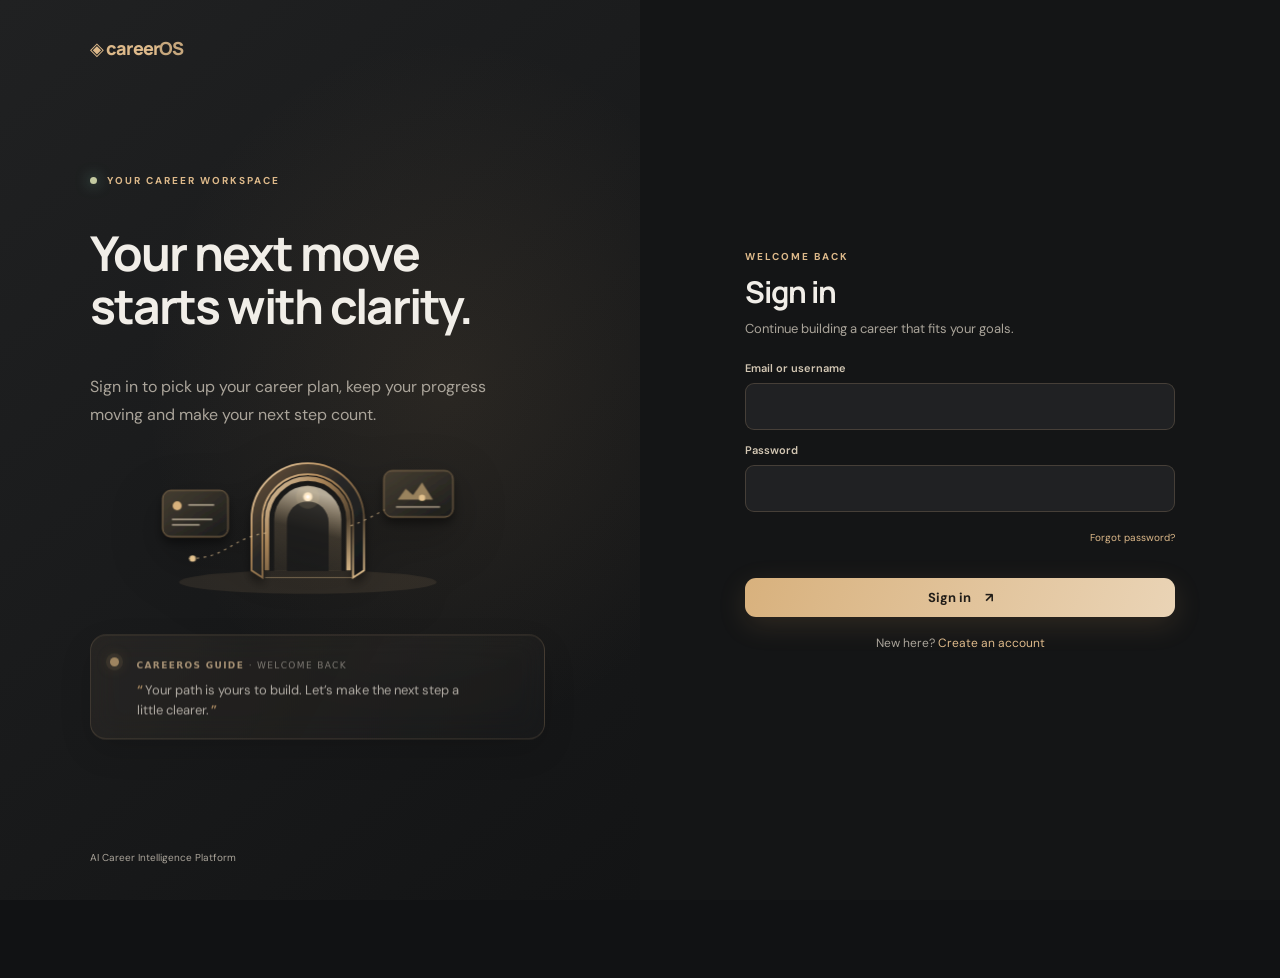
==== commit a147d5b2: "Separate career guide form fields" ====
--- a/frontend/pages/career-guide.html
+++ b/frontend/pages/career-guide.html
@@ -1 +1 @@
-<!doctype html><html lang="en"><head><link rel="icon" type="image/svg+xml" href="../favicon.svg?v=1"><meta charset="utf-8"><meta name="viewport" content="width=device-width,initial-scale=1"><title>Career Guide · careerOS</title><link rel="stylesheet" href="../css/main.css"><link rel="stylesheet" href="../css/theme.css?v=58"></head><body><div id="app" data-view="career-guide"></div><script src="../js/config.js"></script><script src="../js/api.js?v=11"></script><script src="../js/app.js?v=50"></script></body></html>
+<!doctype html><html lang="en"><head><link rel="icon" type="image/svg+xml" href="../favicon.svg?v=1"><meta charset="utf-8"><meta name="viewport" content="width=device-width,initial-scale=1"><title>Career Guide · careerOS</title><link rel="stylesheet" href="../css/main.css"><link rel="stylesheet" href="../css/theme.css?v=59"></head><body><div id="app" data-view="career-guide"></div><script src="../js/config.js"></script><script src="../js/api.js?v=11"></script><script src="../js/app.js?v=50"></script></body></html>
--- a/frontend/css/theme.css
+++ b/frontend/css/theme.css
@@ -447,3 +447,25 @@
 #app[data-view="dashboard"] .dashboard-momentum-core>b{font-size:47px;font-weight:800;letter-spacing:-1.8px;font-variant-numeric:tabular-nums;text-shadow:0 2px 16px rgba(241,207,155,.42)}
 #app[data-view="dashboard"] .dashboard-momentum-core>b>small{font-size:20px;letter-spacing:-.5px}
 @media(max-width:650px){#app[data-view="dashboard"] .dashboard-signal-card>div>b{min-width:52px;height:39px;font-size:26px;border-radius:11px}#app[data-view="dashboard"] .dashboard-momentum-core>b{font-size:43px}}
+
+/* Make the landing-page section links clear, intentional navigation controls. */
+.landing .topbar{gap:24px}
+.landing .topbar nav{display:flex;align-items:center;gap:9px;margin-left:auto;color:#f1eee8;font-size:14px}
+.landing .topbar nav a{display:inline-flex;align-items:center;min-height:42px;padding:0 15px;border:1px solid rgba(221,185,138,.25);border-radius:11px;background:linear-gradient(145deg,rgba(255,255,255,.055),rgba(255,255,255,.018));color:#eee8de;font-weight:600;transition:background .18s ease,border-color .18s ease,transform .18s ease,box-shadow .18s ease}
+.landing .topbar nav a:hover{transform:translateY(-1px);border-color:rgba(221,185,138,.62);background:rgba(221,185,138,.12);box-shadow:0 6px 20px rgba(0,0,0,.2)}
+.landing .topbar nav a:focus-visible{outline:2px solid #e8c18e;outline-offset:3px}
+.landing .top-actions .button-quiet{min-height:42px;padding:0 16px;border:1px solid rgba(221,185,138,.2);background:rgba(255,255,255,.035);color:#eee8de}
+.landing .top-actions .button-quiet:hover{background:rgba(221,185,138,.1);border-color:rgba(221,185,138,.5)}
+@media(max-width:680px){.landing .topbar{height:auto;min-height:66px;flex-wrap:wrap;row-gap:10px;padding:10px 0 12px}.landing .topbar nav{order:3;width:100%;justify-content:center;margin:0;gap:8px}.landing .topbar nav a{min-height:36px;padding:0 13px;font-size:12px}.landing .top-actions .button-quiet{display:none}}
+
+/* Give profile fields their own breathing room and balance the final basic field. */
+#app[data-view="profile"] #profile-form>.grid{gap:16px;margin-bottom:20px}
+#app[data-view="profile"] #profile-form>.grid>.field:last-child{grid-column:1/-1}
+#app[data-view="profile"] #profile-form>.field{margin:0 0 18px!important;padding:15px 16px!important;border-color:rgba(221,185,138,.18);border-radius:14px;background:linear-gradient(145deg,rgba(221,185,138,.055),rgba(255,255,255,.014))}
+#app[data-view="profile"] #profile-form>.field:last-of-type{margin-bottom:16px!important}
+#app[data-view="profile"] #profile-form>.button{margin-top:2px}
+
+/* Separate the roadmap inputs from the skills textarea in Career Guide. */
+#app[data-view="career-guide"] .career-form-panel>.grid{gap:16px;margin-bottom:20px}
+#app[data-view="career-guide"] .career-form-panel>.field{margin:0 0 18px!important;padding:15px 16px!important;border-color:rgba(221,185,138,.18);border-radius:14px;background:linear-gradient(145deg,rgba(221,185,138,.055),rgba(255,255,255,.014))}
+#app[data-view="career-guide"] .career-form-panel>.button{margin-top:2px}
